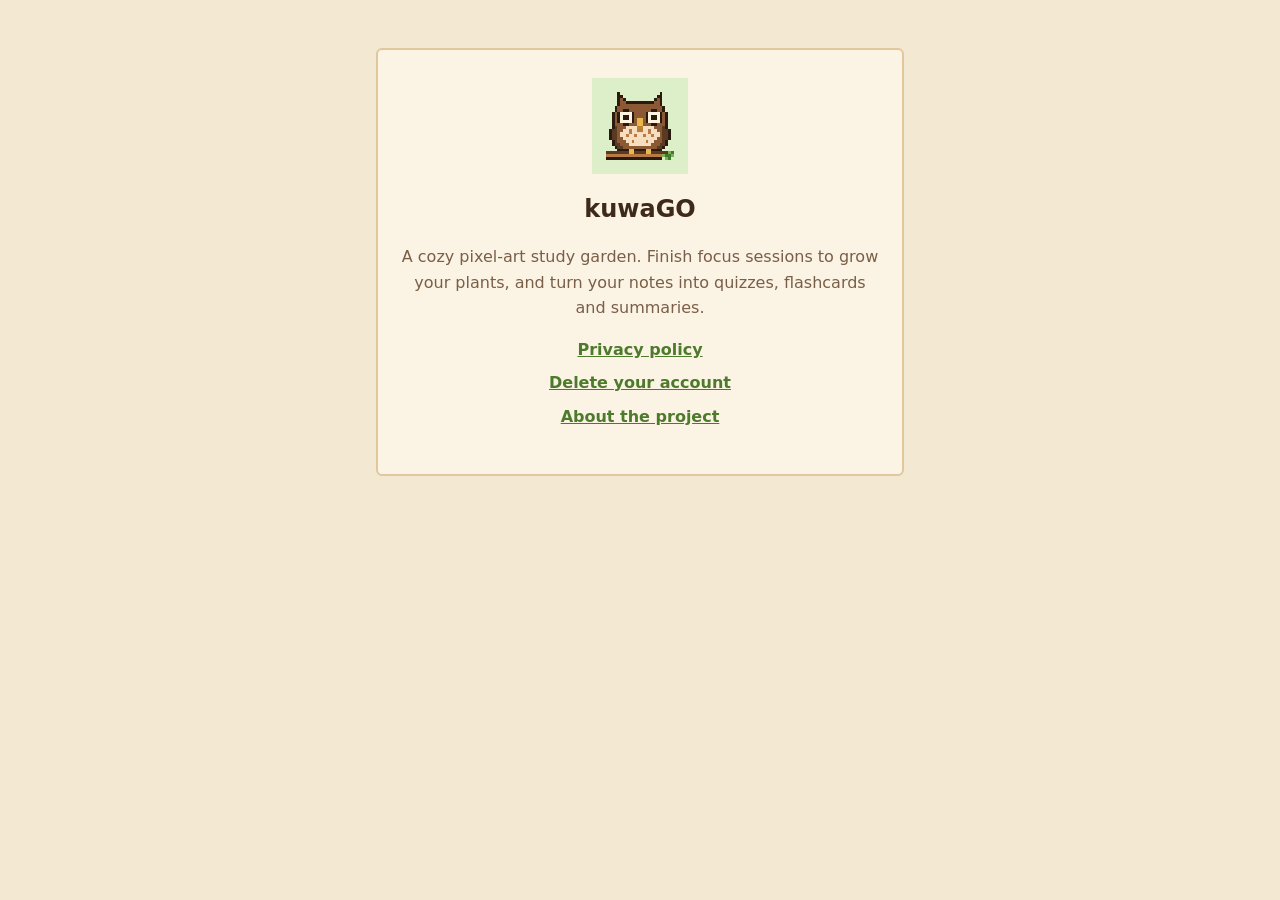
==== docs/index.html @ 23150d29 "kuwaGO showcase: README, screenshots, website and privacy pages Co-Authored-By: Claude Opus 5.5 <nor" ====
<!doctype html>
<html lang="en">
<head>
  <meta charset="utf-8">
  <meta name="viewport" content="width=device-width, initial-scale=1">
  <title>kuwaGO</title>
  <meta name="description" content="kuwaGO: a cozy pixel-art study garden. Study to grow your plants.">
  <style>
    :root { --bg: #f3e8d2; --paper: #fbf3e4; --ink: #3e2a1b; --muted: #7a5e47; --green: #4e7a2c; --line: #e2c69c; }
    @media (prefers-color-scheme: dark) { :root { --bg: #1f1711; --paper: #2b2018; --ink: #f3e8d2; --muted: #c9b08f; --green: #9ccc6b; --line: #4a3626; } }
    * { box-sizing: border-box; }
    body { margin: 0; background: var(--bg); color: var(--ink); font: 16px/1.6 system-ui, -apple-system, "Segoe UI", Roboto, sans-serif; }
    main { max-width: 560px; margin: 0 auto; padding: 48px 16px; text-align: center; }
    article { background: var(--paper); border: 2px solid var(--line); border-radius: 6px; padding: 28px 20px; }
    img { width: 96px; height: 96px; image-rendering: pixelated; }
    h1 { margin: 8px 0 4px; } p { color: var(--muted); } a { color: var(--green); font-weight: 600; }
    ul { list-style: none; padding: 0; } li { margin: 8px 0; }
  </style>
</head>
<body>
<main>
  <article>
    <img src="icon.png" alt="kuwaGO icon">
    <h1>kuwaGO</h1>
    <p>A cozy pixel-art study garden. Finish focus sessions to grow your plants, and turn your notes into quizzes, flashcards and summaries.</p>
    <ul>
      <li><a href="privacy.html">Privacy policy</a></li>
      <li><a href="delete-account.html">Delete your account</a></li>
      <li><a href="https://github.com/neckolescano/kuwaGO">About the project</a></li>
    </ul>
  </article>
</main>
</body>
</html>
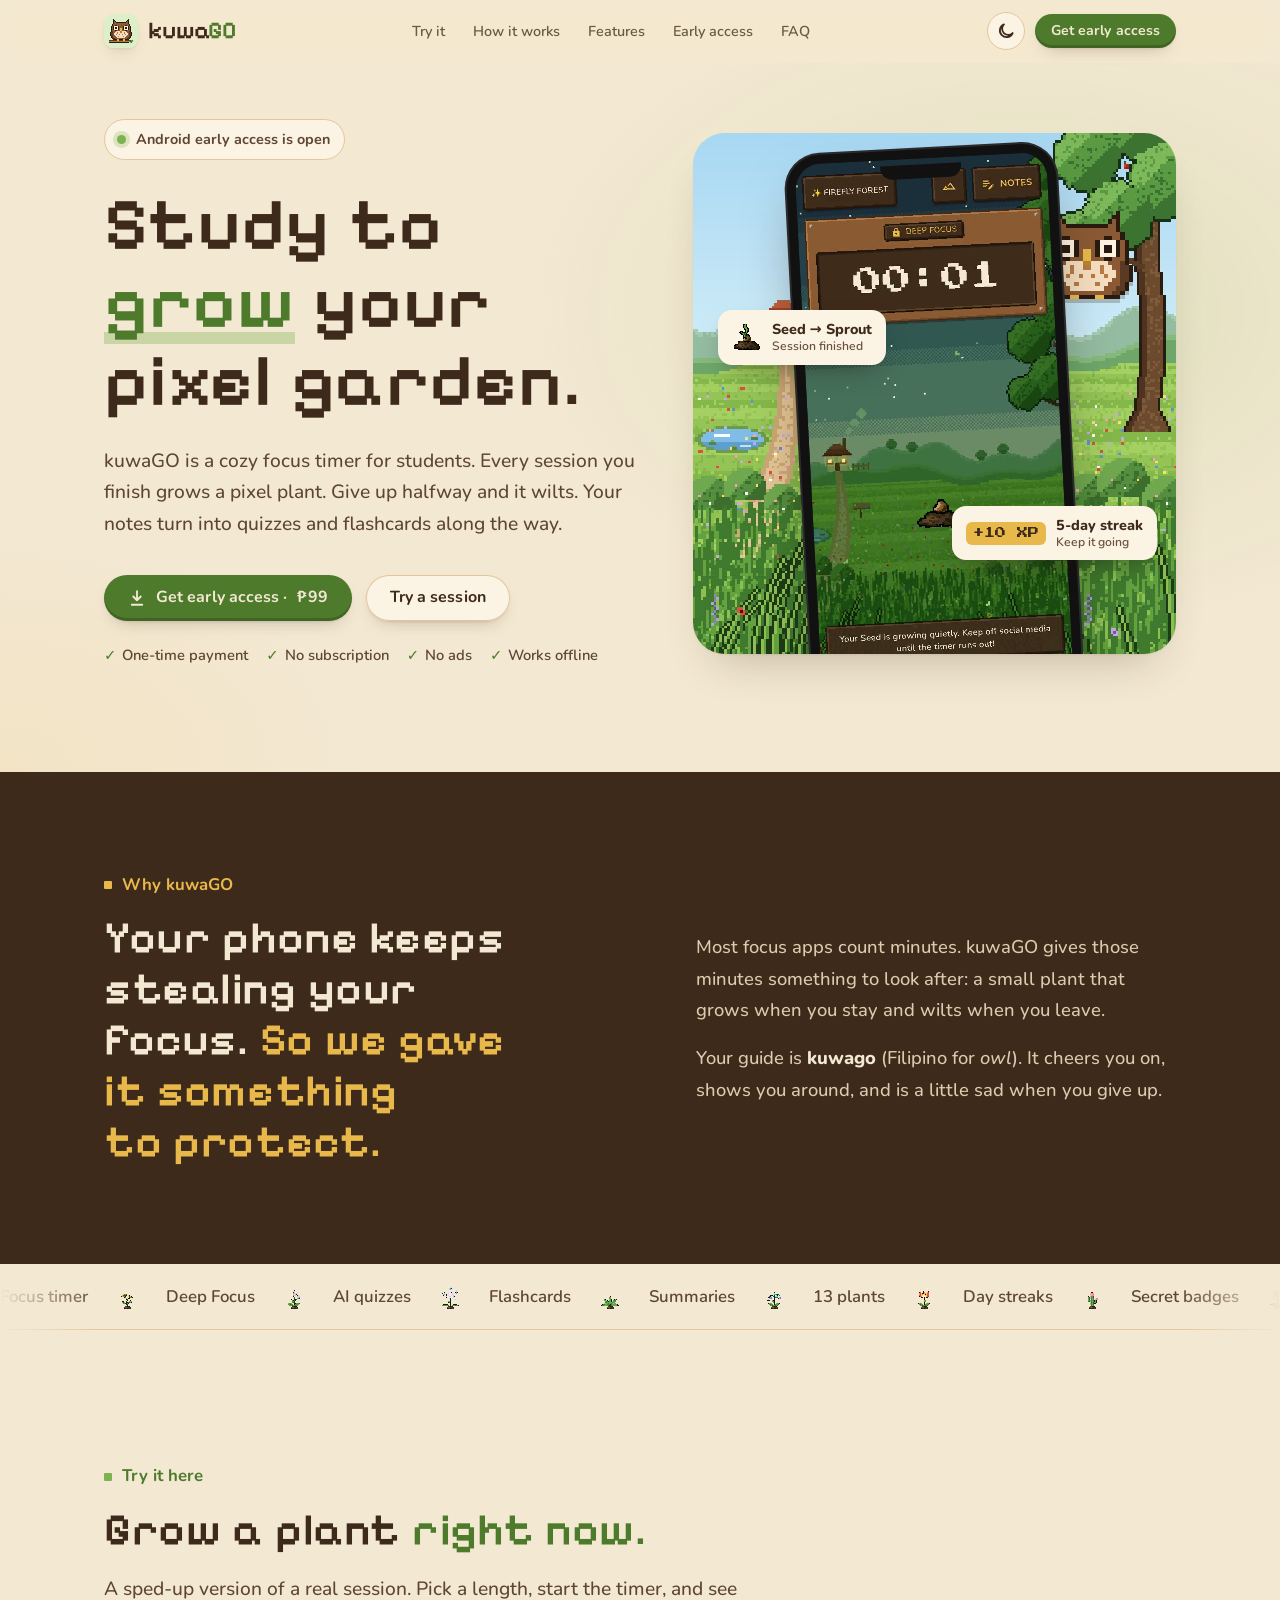
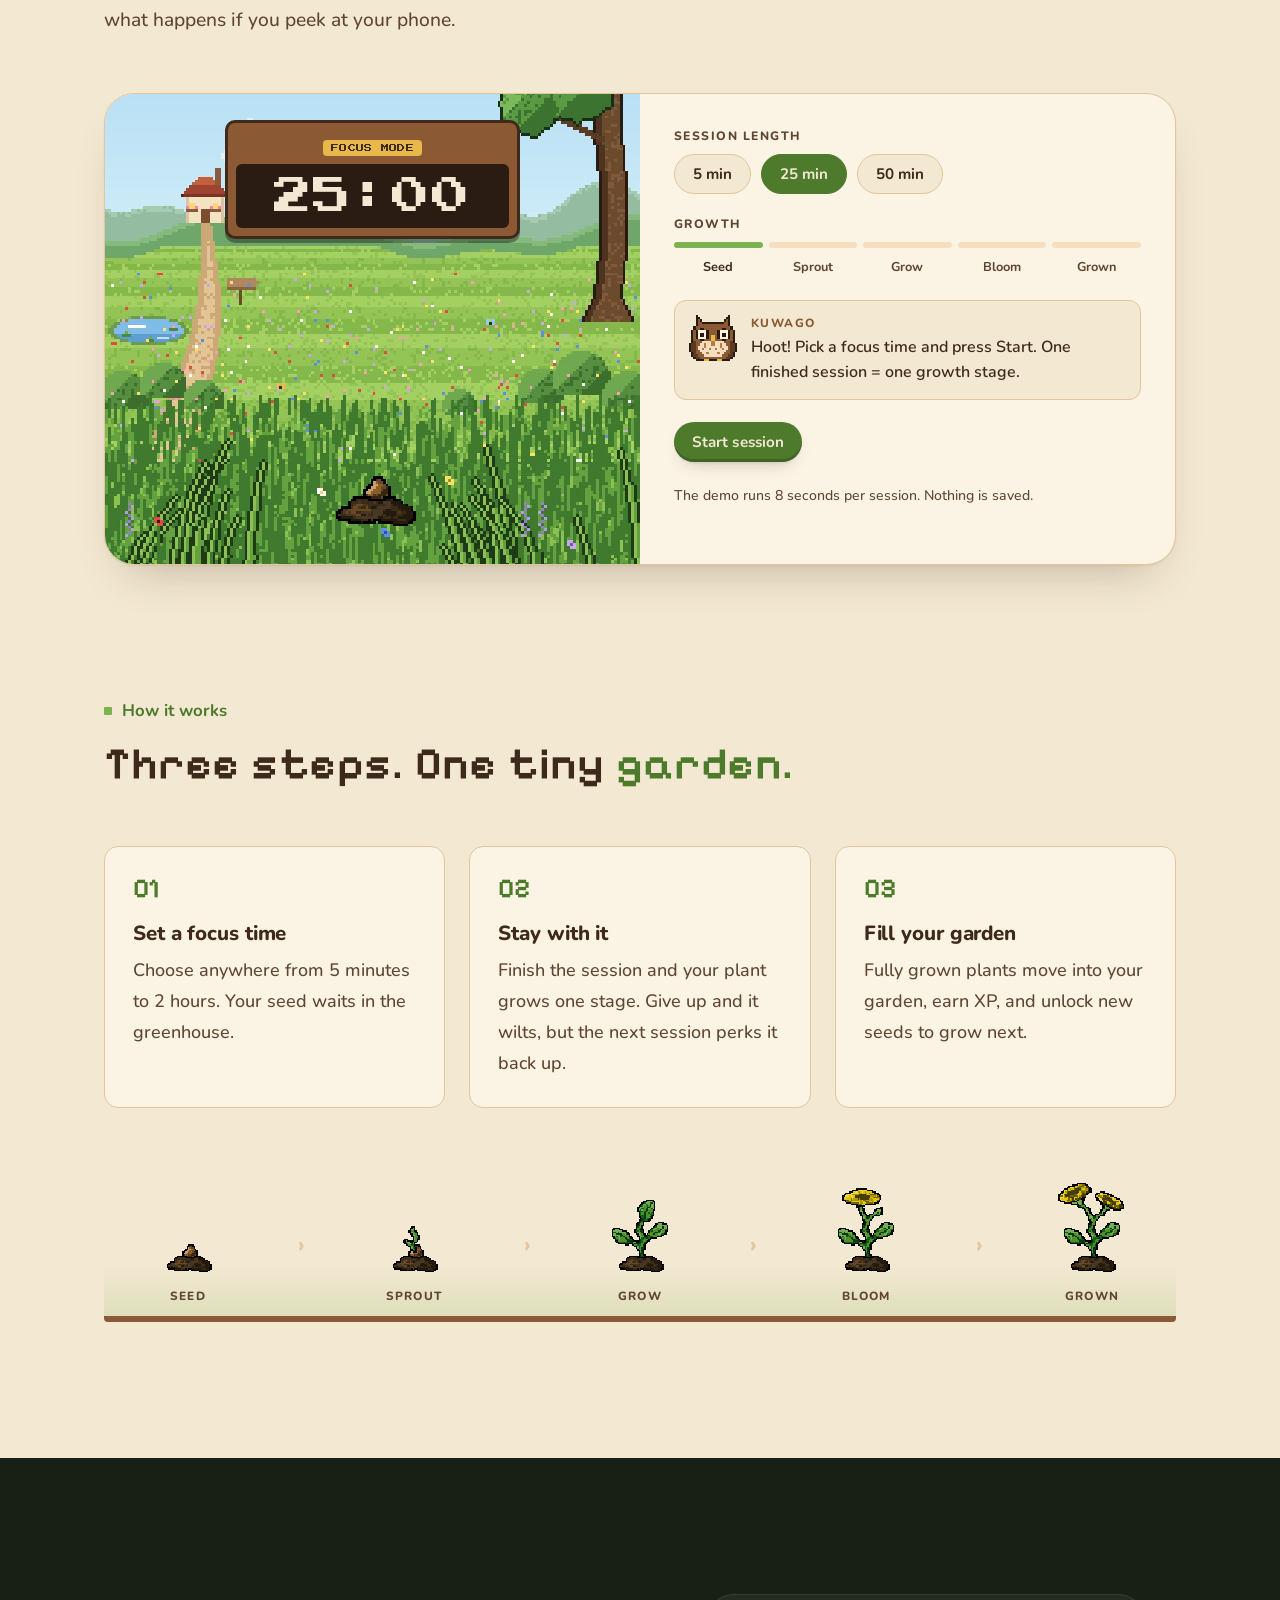
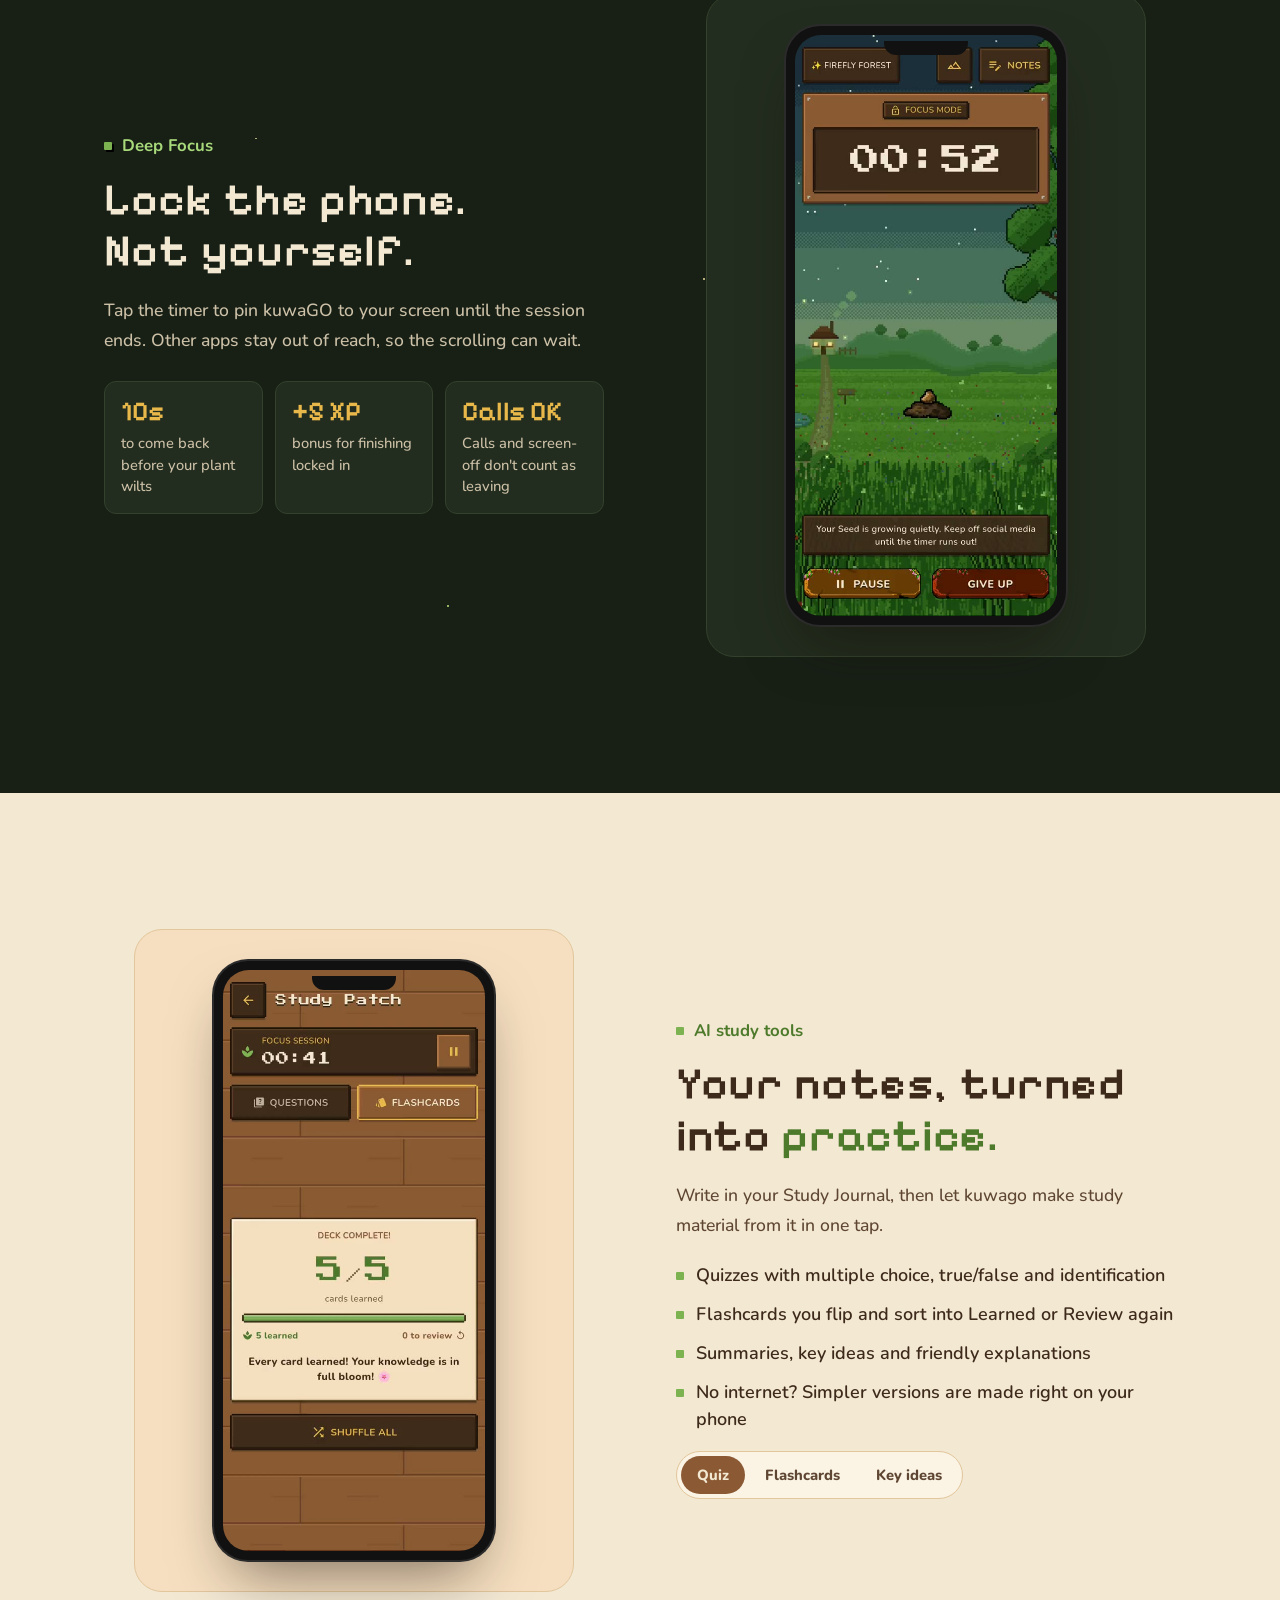
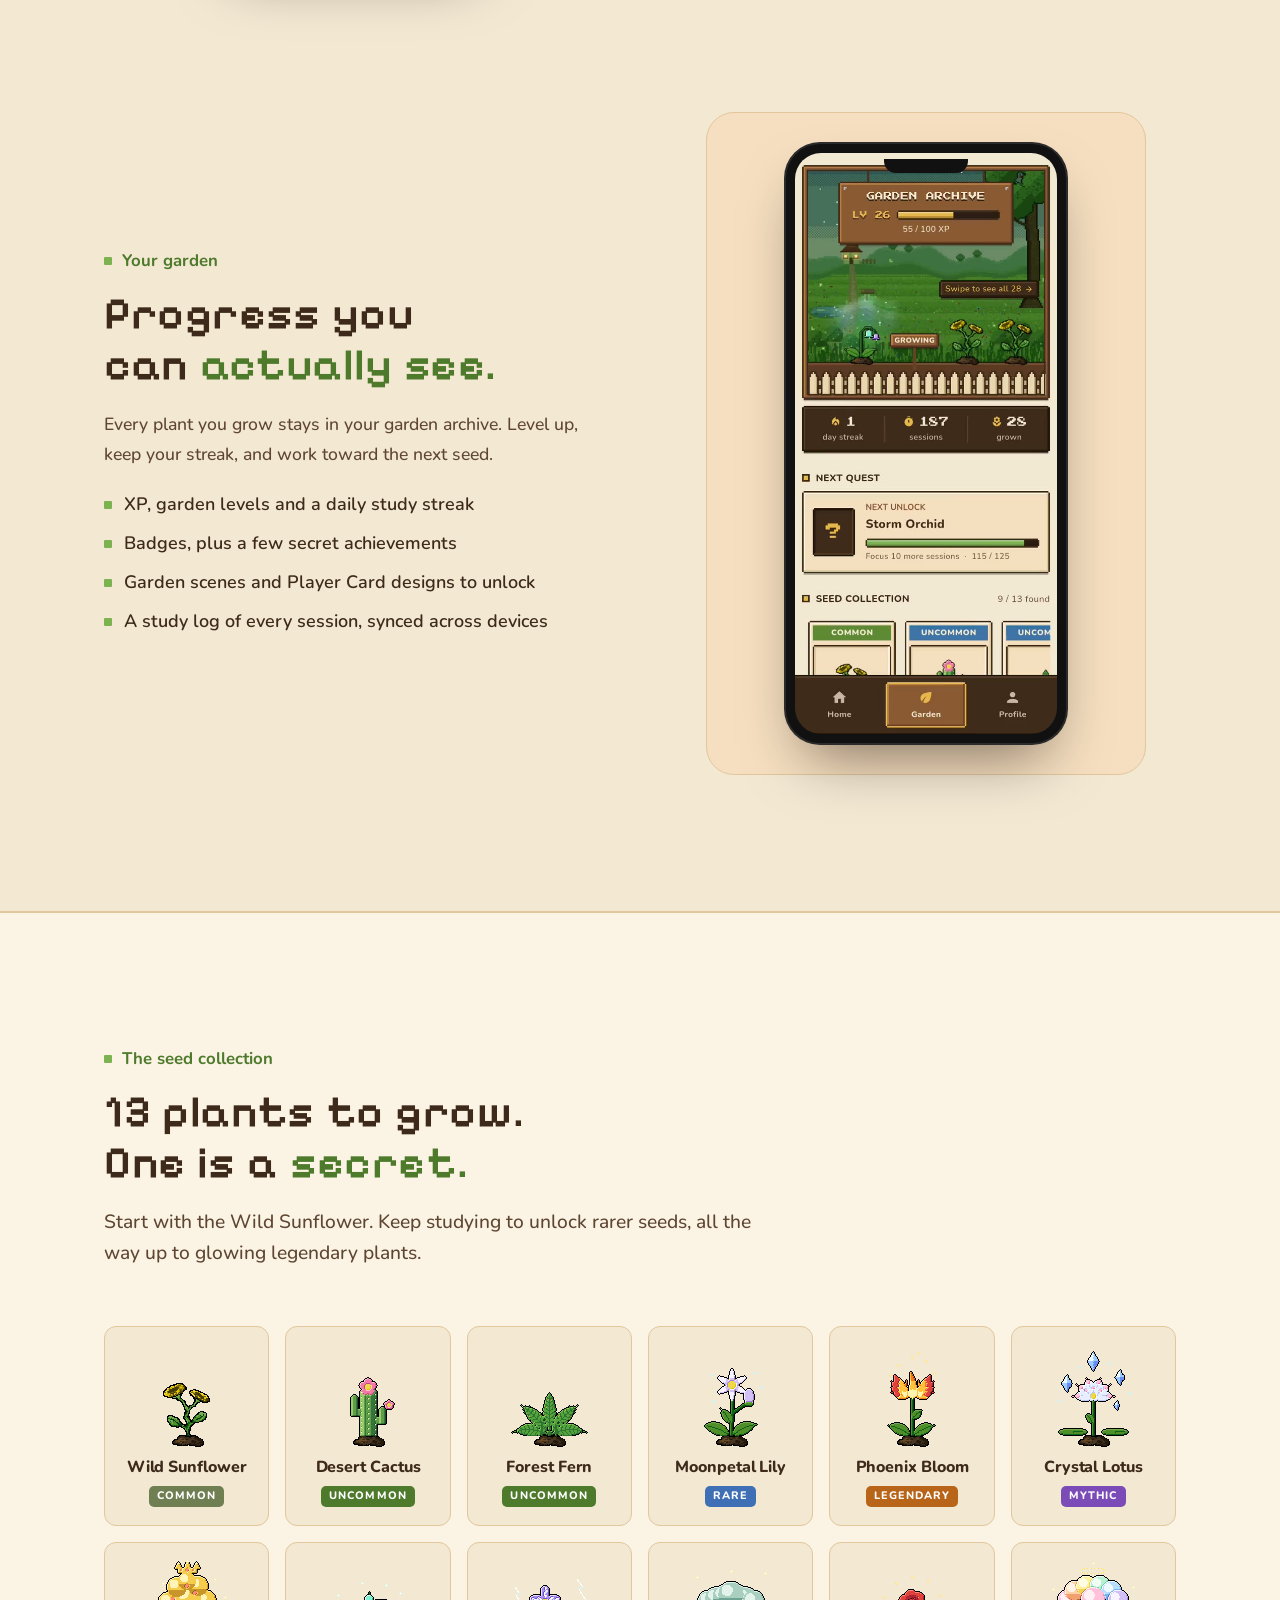
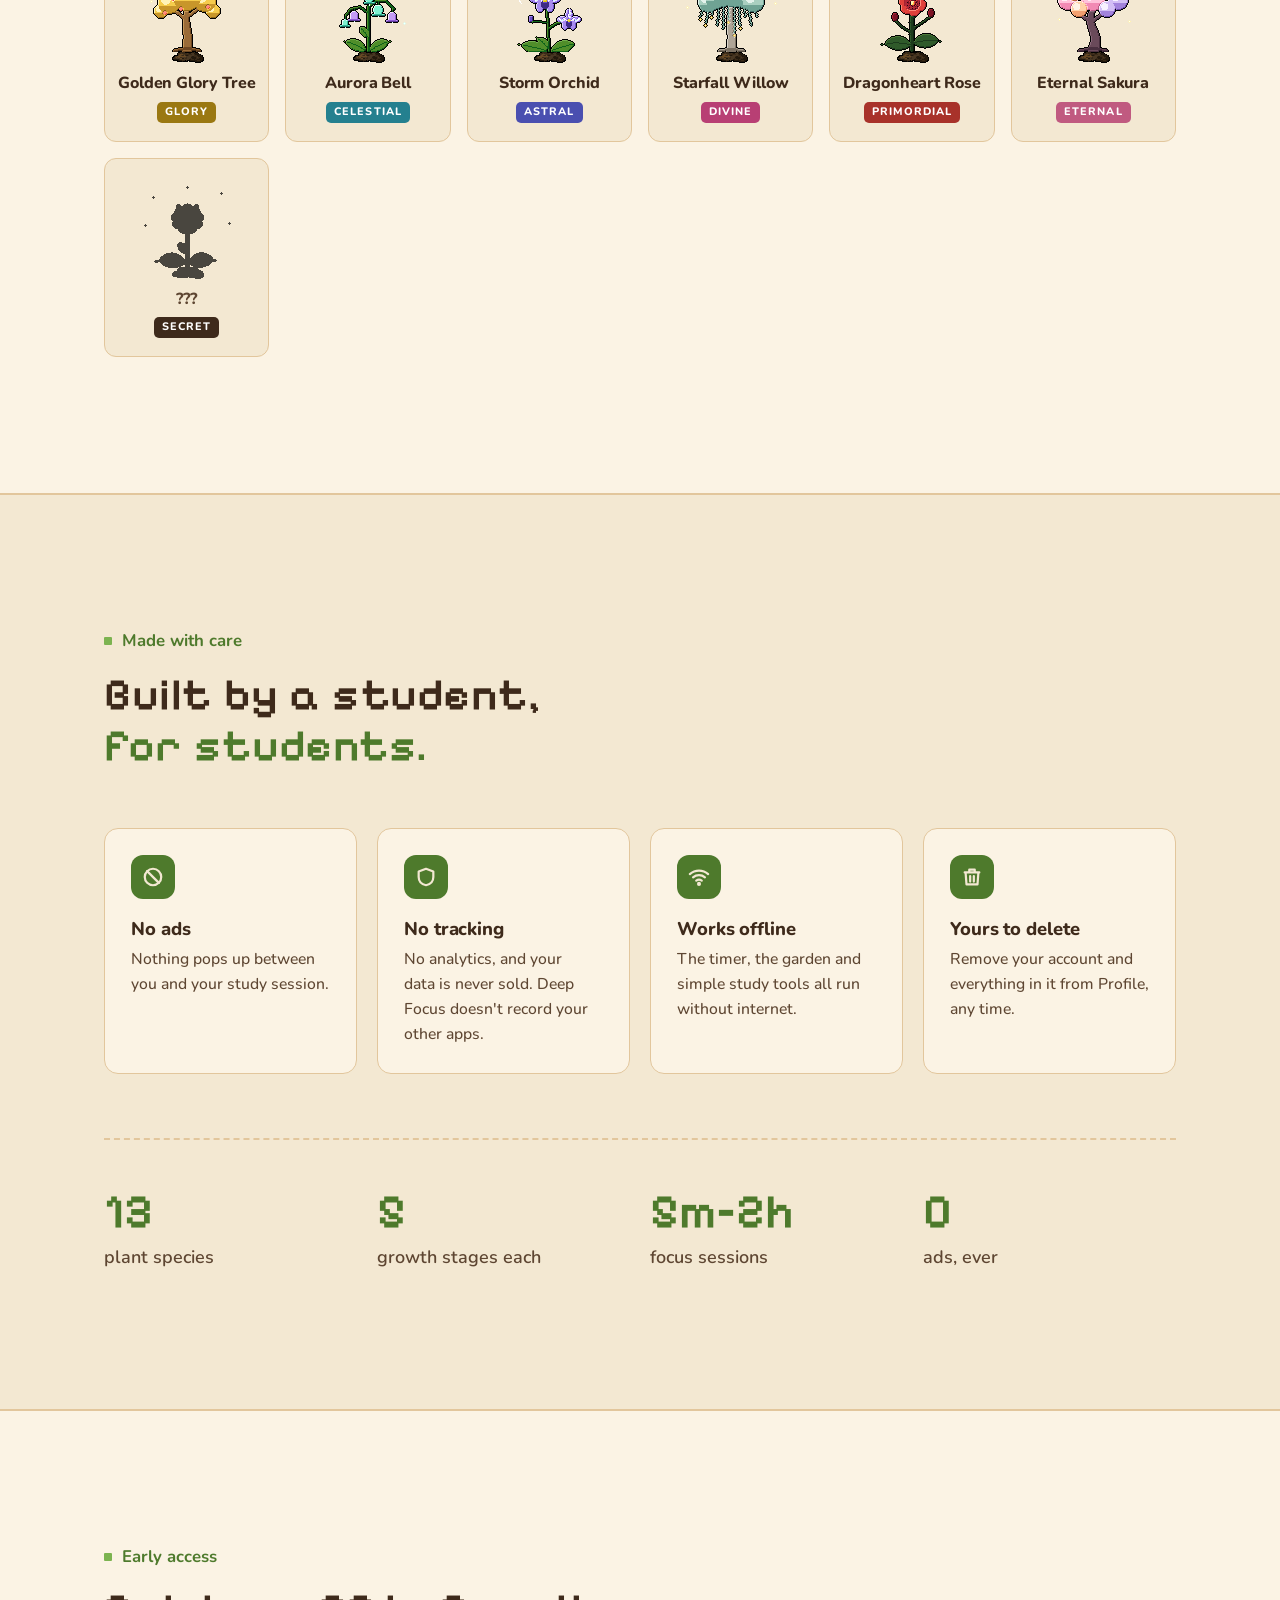
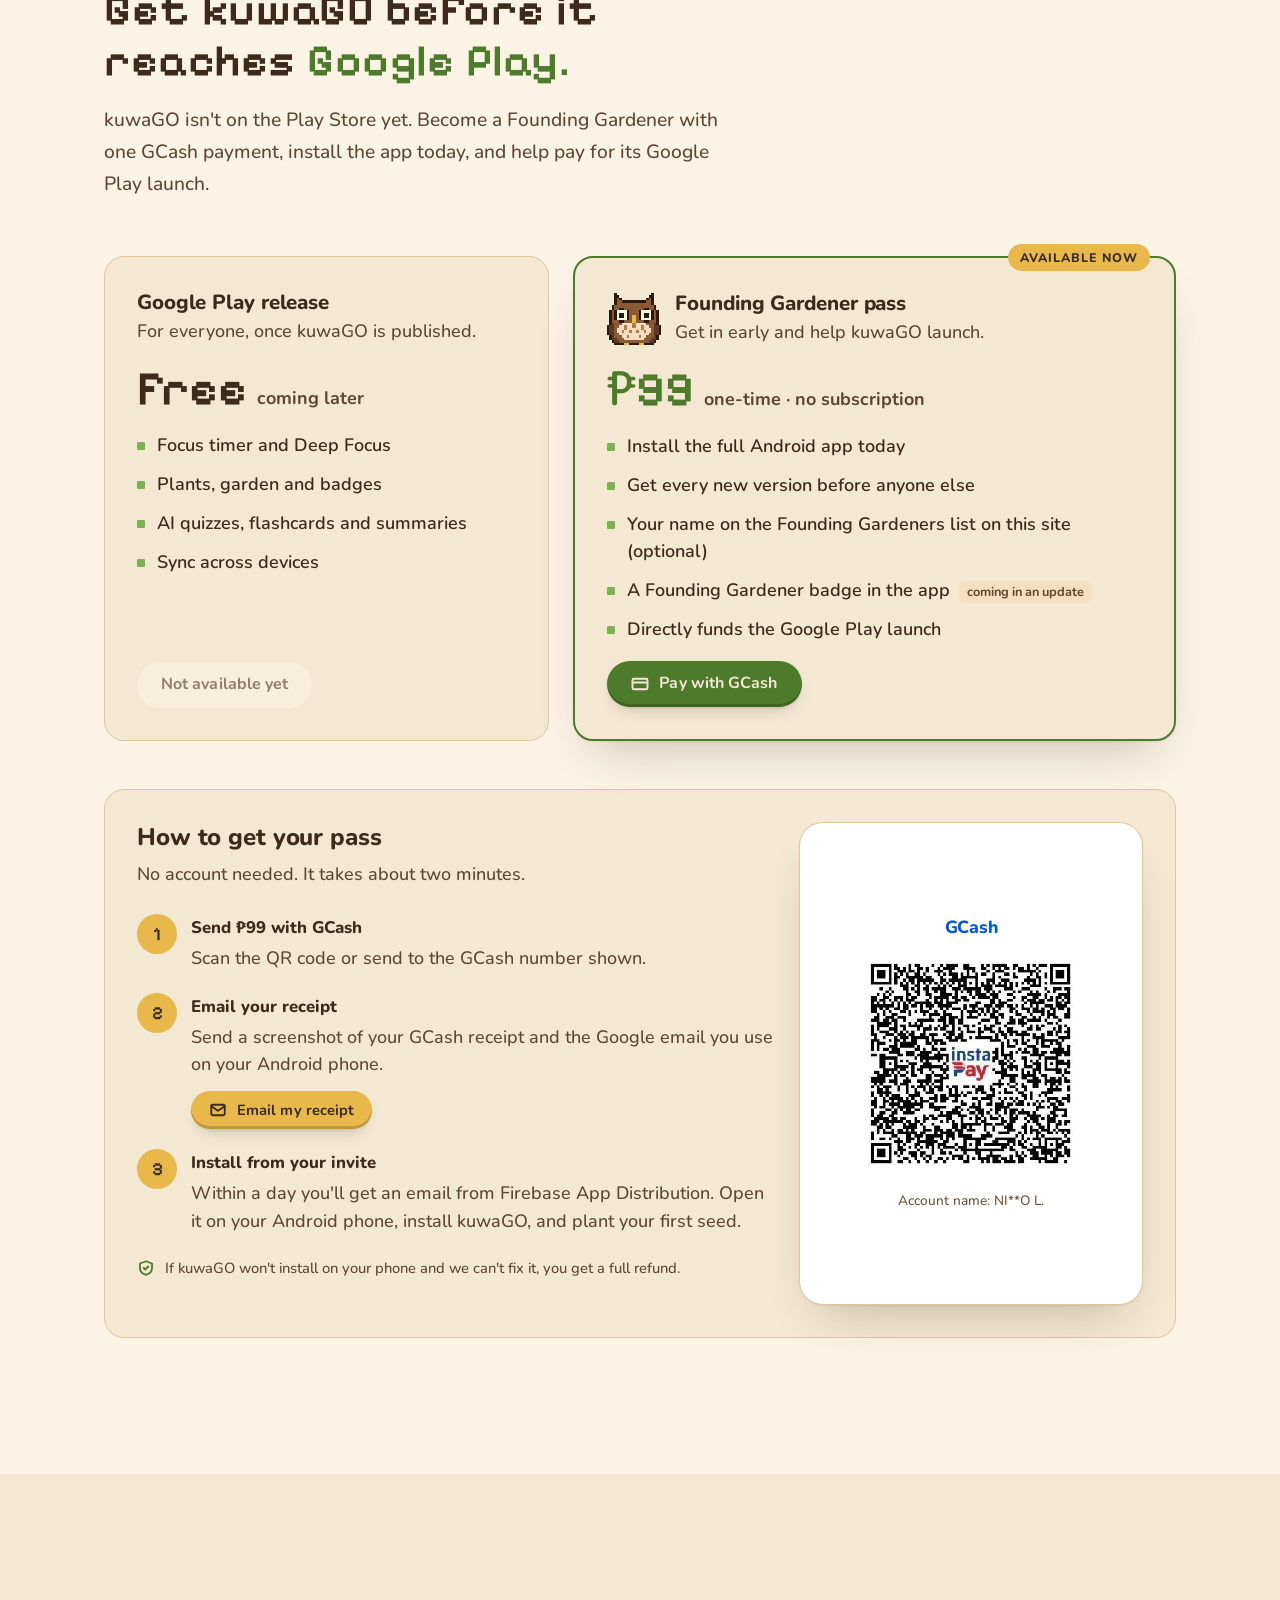
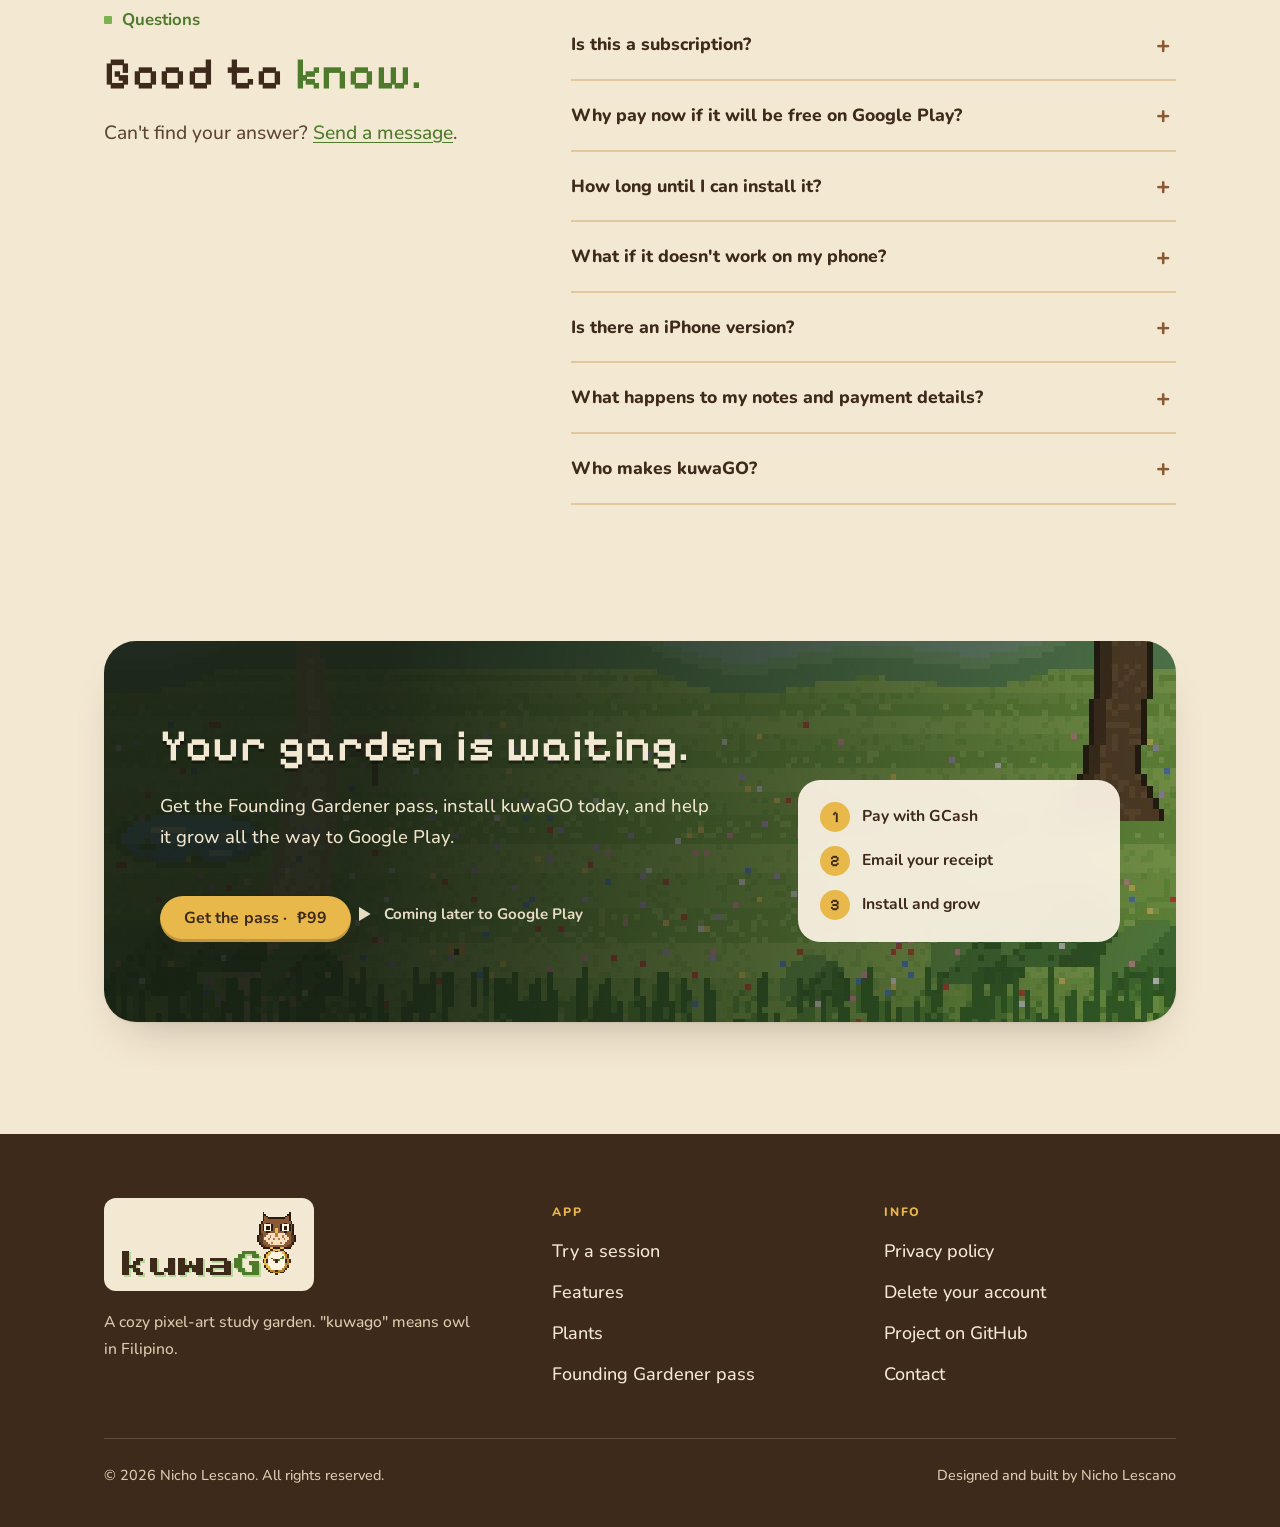
==== commit 9c117fec: "New landing page: interactive demo, Founding Gardener pass, dark mode - Full kuwaGO landing page rep" ====
--- a/docs/index.html
+++ b/docs/index.html
@@ -3,32 +3,1110 @@
 <head>
   <meta charset="utf-8">
   <meta name="viewport" content="width=device-width, initial-scale=1">
-  <title>kuwaGO</title>
-  <meta name="description" content="kuwaGO: a cozy pixel-art study garden. Study to grow your plants.">
+  <title>kuwaGO · Study to grow your pixel garden</title>
+  <meta name="description" content="kuwaGO is a cozy focus timer for students. Finish study sessions to grow pixel plants, lock distractions away with Deep Focus, and turn your notes into quizzes and flashcards. Early access open now.">
+  <meta name="theme-color" content="#f3e8d2">
+  <meta property="og:title" content="kuwaGO · Study to grow your pixel garden">
+  <meta property="og:description" content="A cozy focus timer where every finished session grows a pixel plant. Android early access is open.">
+  <meta property="og:image" content="https://neckolescano.github.io/kuwaGO/assets/og.png">
+  <meta property="og:type" content="website">
+  <meta name="twitter:card" content="summary_large_image">
+  <link rel="icon" href="assets/icon-192.png">
+  <!-- Apply the saved light/dark choice before the page paints (no flash). -->
+  <script>
+    try { const t = localStorage.getItem('kuwago-theme'); if (t === 'light' || t === 'dark') document.documentElement.dataset.theme = t; } catch (e) {}
+  </script>
+  <link rel="preconnect" href="https://fonts.googleapis.com">
+  <link rel="preconnect" href="https://fonts.gstatic.com" crossorigin>
+  <link href="https://fonts.googleapis.com/css2?family=Nunito:wght@400;500;600;700;800&family=Pixelify+Sans:wght@500;600;700&family=Press+Start+2P&display=swap" rel="stylesheet">
   <style>
-    :root { --bg: #f3e8d2; --paper: #fbf3e4; --ink: #3e2a1b; --muted: #7a5e47; --green: #4e7a2c; --line: #e2c69c; }
-    @media (prefers-color-scheme: dark) { :root { --bg: #1f1711; --paper: #2b2018; --ink: #f3e8d2; --muted: #c9b08f; --green: #9ccc6b; --line: #4a3626; } }
+    /* =========================================================
+       COLOURS
+       Brand colours come from the app (lib/theme/app_theme.dart).
+       Everything else uses "role" tokens (--bg, --text, ...) that
+       swap between light and dark mode below.
+       ========================================================= */
+    :root {
+      /* brand: same in both modes */
+      --cream: #f3e8d2;
+      --ink: #3e2a1b;
+      --wood: #8b5a34;
+      --gold: #e8b84b;
+      --green: #7cb350;
+      --green-deep: #4e7a2c;
+      --night: #182016;
+      --night-2: #232d1f;
+      --danger: #b23b2e;
+
+      /* roles: light mode */
+      color-scheme: light;
+      --bg: #f3e8d2;
+      --surface: #fbf3e4;
+      --surface-2: #f6dfc0;
+      --border: #e2c69c;
+      --text: #3e2a1b;
+      --muted: #5e4632;
+      --outline: #3e2a1b;
+      --accent: #4e7a2c;
+      --band: #3e2a1b;
+      --band-text: #f3e8d2;
+      --band-muted: #dccbae;
+      --header-bg: rgba(243, 232, 210, .78);
+      --lift: 0 1px 2px rgba(62, 42, 27, .06), 0 24px 48px -24px rgba(62, 42, 27, .32);
+      --lift-sm: 0 1px 2px rgba(62, 42, 27, .08), 0 8px 18px -10px rgba(62, 42, 27, .35);
+
+      --radius: 14px;
+      --wrap: 1120px;
+      --display: "Pixelify Sans", "Nunito", system-ui, sans-serif;
+      --body: "Nunito", system-ui, -apple-system, "Segoe UI", Roboto, sans-serif;
+      --mono: "Press Start 2P", ui-monospace, monospace;
+    }
+    /* dark mode: follows the phone/computer setting unless the visitor picked light */
+    @media (prefers-color-scheme: dark) {
+      :root:not([data-theme="light"]) {
+        color-scheme: dark;
+        --bg: #15100b; --surface: #201811; --surface-2: #2a2017; --border: #3b2d20;
+        --text: #f7efe0; --muted: #d6c6aa; --outline: #050302; --accent: #a5d36f;
+        --band: #0d0906; --band-text: #f3e8d2; --band-muted: #c8b598; --header-bg: rgba(21, 16, 11, .74);
+        --lift: 0 1px 0 rgba(255, 240, 210, .04) inset, 0 24px 48px -24px rgba(0, 0, 0, .7); --lift-sm: 0 8px 18px -10px rgba(0, 0, 0, .7);
+      }
+    }
+    /* dark mode: picked with the toggle */
+    :root[data-theme="dark"] {
+      color-scheme: dark;
+      --bg: #15100b; --surface: #201811; --surface-2: #2a2017; --border: #3b2d20;
+      --text: #f7efe0; --muted: #d6c6aa; --outline: #050302; --accent: #a5d36f;
+      --band: #0d0906; --band-text: #f3e8d2; --band-muted: #c8b598; --header-bg: rgba(21, 16, 11, .74);
+        --lift: 0 1px 0 rgba(255, 240, 210, .04) inset, 0 24px 48px -24px rgba(0, 0, 0, .7); --lift-sm: 0 8px 18px -10px rgba(0, 0, 0, .7);
+    }
+
+    /* =========================================================
+       BASE + TYPE
+       Pixel font only for big headlines and the timer digits;
+       everything you read is Nunito.
+       ========================================================= */
     * { box-sizing: border-box; }
-    body { margin: 0; background: var(--bg); color: var(--ink); font: 16px/1.6 system-ui, -apple-system, "Segoe UI", Roboto, sans-serif; }
-    main { max-width: 560px; margin: 0 auto; padding: 48px 16px; text-align: center; }
-    article { background: var(--paper); border: 2px solid var(--line); border-radius: 6px; padding: 28px 20px; }
-    img { width: 96px; height: 96px; image-rendering: pixelated; }
-    h1 { margin: 8px 0 4px; } p { color: var(--muted); } a { color: var(--green); font-weight: 600; }
-    ul { list-style: none; padding: 0; } li { margin: 8px 0; }
+    [hidden] { display: none !important; }
+    html { scroll-behavior: smooth; scroll-padding-top: 76px; }
+    body { margin: 0; background: var(--bg); color: var(--text); font: 500 18px/1.72 var(--body); -webkit-font-smoothing: antialiased; -moz-osx-font-smoothing: grayscale; text-rendering: optimizeLegibility; font-synthesis: none; overflow-x: hidden; }
+    img { max-width: 100%; display: block; }
+    .px { image-rendering: pixelated; }
+    a { color: var(--accent); text-underline-offset: 3px; }
+    .wrap { max-width: var(--wrap); margin: 0 auto; padding: 0 24px; }
+    h1, h2 { font-family: var(--display); font-weight: 600; margin: 0; letter-spacing: .012em; word-spacing: .04em; text-wrap: balance; }
+    h1 { line-height: 1.06; }
+    h2 { font-size: clamp(2rem, 4vw, 2.8rem); line-height: 1.14; }
+    h3, h4 { font-family: var(--body); font-weight: 800; margin: 0; line-height: 1.3; letter-spacing: -.005em; }
+    h3 { font-size: 1.28rem; }
+    p { margin: 0; text-wrap: pretty; }
+    strong { font-weight: 800; }
+    .lead { font-size: 1.2rem; line-height: 1.65; color: var(--muted); max-width: 34em; }
+    .eyebrow { font: 700 1.05rem/1.2 var(--body); color: var(--accent); display: inline-flex; align-items: center; gap: 10px; }
+    .eyebrow::before { content: ""; width: 8px; height: 8px; background: var(--green); border-radius: 1px; }
+    section { padding: 136px 0; }
+    .section-head { display: grid; gap: 18px; margin-bottom: 56px; max-width: 700px; }
+
+    /* ---------- Buttons ---------- */
+    /* Calm pill buttons; a thin darker bottom edge keeps a hint of the app's plaque buttons */
+    .btn { --b: var(--wood); --f: var(--cream); display: inline-flex; align-items: center; justify-content: center; gap: 10px; padding: 14px 24px; border: 0; border-radius: 999px; background: var(--b); color: var(--f); font: 700 1rem/1.1 var(--body); letter-spacing: .005em; text-decoration: none; box-shadow: inset 0 -3px 0 rgba(0, 0, 0, .18), var(--lift-sm); cursor: pointer; transition: transform .35s var(--ease, ease), box-shadow .35s var(--ease, ease), filter .2s; }
+    .btn:hover { transform: translateY(-1px); filter: brightness(1.06); }
+    .btn:active { transform: scale(.98); }
+    :focus-visible { outline: 3px solid var(--gold); outline-offset: 3px; }
+    .btn.green { --b: var(--green-deep); }
+    .btn.light { --b: var(--surface); --f: var(--text); box-shadow: inset 0 0 0 1px var(--border), var(--lift-sm); }
+    .btn.gold { --b: var(--gold); --f: var(--ink); }
+    .btn.danger { --b: var(--danger); }
+    .btn svg { width: 18px; height: 18px; flex: none; }
+    .btn[aria-disabled="true"] { opacity: .55; pointer-events: none; box-shadow: none; }
+
+    /* ---------- Header ---------- */
+    header { position: sticky; top: 0; z-index: 50; background: var(--header-bg); backdrop-filter: saturate(180%) blur(20px); -webkit-backdrop-filter: saturate(180%) blur(20px); border-bottom: 1px solid transparent; transition: border-color .2s; }
+    header.scrolled { border-bottom-color: var(--border); }
+    .nav { display: flex; align-items: center; justify-content: space-between; height: 62px; gap: 16px; }
+    .brand { display: flex; align-items: center; gap: 10px; text-decoration: none; color: var(--text); font: 600 1.5rem/1 var(--display); }
+    .brand img { width: 34px; height: 34px; border-radius: 9px; box-shadow: var(--lift-sm); }
+    .brand b { color: var(--accent); font-weight: 600; }
+    .nav-links { display: flex; gap: 28px; }
+    .nav-links a { color: var(--text); text-decoration: none; font-weight: 600; font-size: .9rem; opacity: .75; transition: opacity .2s, color .2s; }
+    .nav-links a:hover { opacity: 1; color: var(--accent); }
+    .nav-right { display: flex; align-items: center; gap: 10px; }
+    .nav .btn { padding: 9px 16px; font-size: .88rem; }
+    .theme-btn { width: 38px; height: 38px; display: grid; place-items: center; border: 1px solid var(--border); border-radius: 50%; background: var(--surface); color: var(--text); cursor: pointer; }
+    .theme-btn:hover { border-color: var(--outline); }
+    .theme-btn svg { width: 20px; height: 20px; }
+    .theme-btn .sun { display: none; }
+    :root[data-theme="dark"] .theme-btn .sun { display: block; }
+    :root[data-theme="dark"] .theme-btn .moon { display: none; }
+    @media (prefers-color-scheme: dark) {
+      :root:not([data-theme="light"]) .theme-btn .sun { display: block; }
+      :root:not([data-theme="light"]) .theme-btn .moon { display: none; }
+    }
+
+    /* ---------- Hero ---------- */
+    .hero { padding: 56px 0 104px; }
+    .hero-grid { display: grid; grid-template-columns: 1.05fr .95fr; gap: 56px; align-items: center; }
+    .status { display: inline-flex; align-items: center; gap: 10px; padding: 7px 14px 7px 12px; border: 1px solid var(--border); background: var(--surface); border-radius: 999px; font-weight: 700; font-size: .9rem; color: var(--muted); margin-bottom: 26px; }
+    .status i { width: 9px; height: 9px; border-radius: 50%; background: var(--green); box-shadow: 0 0 0 4px rgba(124, 179, 80, .25); animation: pulse 2s infinite; }
+    @keyframes pulse { 50% { box-shadow: 0 0 0 8px rgba(124, 179, 80, 0); } }
+    .hero h1 { font-size: clamp(2.7rem, 6vw, 4.6rem); }
+    .hero h1 .grow { color: var(--accent); position: relative; white-space: nowrap; }
+    .hero h1 .grow::after { content: ""; position: absolute; left: 0; right: 0; bottom: .04em; height: .16em; background: var(--green); opacity: .35; z-index: -1; }
+    .hero .lead { margin: 26px 0 34px; }
+    .cta-row { display: flex; flex-wrap: wrap; gap: 14px; align-items: center; }
+    .fine { margin-top: 22px; font-size: .92rem; color: var(--muted); display: flex; flex-wrap: wrap; gap: 6px 18px; font-weight: 600; }
+    .fine span::before { content: "✓"; color: var(--accent); font-weight: 800; margin-right: 6px; }
+
+    .stage { position: relative; aspect-ratio: 1 / 1.08; border-radius: 32px; overflow: hidden; box-shadow: var(--lift); background: #9fd0ef url(assets/land_meadow.jpg) center 78% / cover; image-rendering: pixelated; }
+    .stage .phone { position: absolute; left: 50%; bottom: -14%; transform: translateX(-50%) rotate(-3deg); width: 56%; }
+    .hero .owl { position: absolute; width: 92px; right: 9%; top: 15%; filter: drop-shadow(0 4px 0 rgba(62, 42, 27, .25)); animation: bob 3.2s ease-in-out infinite; }
+    @keyframes bob { 50% { transform: translateY(-8px); } }
+    .chip { position: absolute; display: flex; align-items: center; gap: 10px; padding: 10px 14px; background: #fbf3e4; color: var(--ink); border: 0; border-radius: 14px; box-shadow: 0 12px 28px -12px rgba(30, 20, 10, .5); font-weight: 800; font-size: .9rem; line-height: 1.3; white-space: nowrap; }
+    .chip img { width: 30px; height: 30px; }
+    .chip small { display: block; font-weight: 600; color: #6b523d; font-size: .76rem; }
+    .chip.c1 { left: 5%; top: 34%; animation: bob 4s ease-in-out infinite .4s; }
+    .chip.c2 { right: 4%; bottom: 18%; animation: bob 4.4s ease-in-out infinite 1s; }
+    .chip .xp { font: 11px var(--mono); color: var(--ink); background: var(--gold); padding: 6px 7px; border-radius: 6px; }
+
+    /* ---------- Phone frame (videos are 720×1540) ---------- */
+    .phone { position: relative; aspect-ratio: 720 / 1540; background: #111; border-radius: 34px; padding: 9px; box-shadow: 0 0 0 2px #2b2b2b, 0 30px 60px -20px rgba(20, 12, 6, .55); }
+    .phone::before { content: ""; position: absolute; top: 15px; left: 50%; width: 30%; height: 14px; transform: translateX(-50%); background: #111; border-radius: 0 0 12px 12px; z-index: 2; }
+    .phone video { width: 100%; height: 100%; object-fit: cover; border-radius: 26px; background: var(--wood); display: block; }
+
+    /* ---------- "Why" band ---------- */
+    .why { background: var(--band); color: var(--band-text); padding: 96px 0; position: relative; }
+    .why-grid { display: grid; grid-template-columns: 1.1fr 1fr; gap: 64px; align-items: center; }
+    .why h2 { color: var(--band-text); }
+    .why h2 em { font-style: normal; color: var(--gold); }
+    .why p { color: var(--band-muted); font-size: 1.15rem; }
+    .why p + p { margin-top: 16px; }
+    .why p strong { color: var(--band-text); }
+    .why .eyebrow { color: var(--gold); margin-bottom: 18px; }
+    .why .eyebrow::before { background: var(--gold); }
+
+    /* ---------- Interactive demo ---------- */
+    .demo { display: grid; grid-template-columns: 1fr 1fr; border: 1px solid var(--border); border-radius: 30px; overflow: hidden; box-shadow: var(--lift); background: var(--surface); }
+    .scene { position: relative; min-height: 470px; background: #9fd0ef url(assets/land_meadow.jpg) center 82% / cover; image-rendering: pixelated; display: flex; flex-direction: column; align-items: center; padding: 26px 20px 0; }
+    .scene::after { content: ""; position: absolute; inset: 0; background: rgba(10, 20, 30, 0); transition: background .6s; pointer-events: none; }
+    .scene.locked::after { background: rgba(8, 14, 30, .45); }
+    .board { position: relative; z-index: 2; background: var(--wood); border: 3px solid var(--ink); border-radius: 10px; padding: 8px; box-shadow: 0 4px 0 rgba(0, 0, 0, .35); text-align: center; }
+    .board .tag { font: 8px var(--mono); color: var(--ink); background: var(--gold); display: inline-block; padding: 4px 8px; border-radius: 4px; margin-bottom: 8px; letter-spacing: .04em; }
+    .digits { background: #2a1c12; border-radius: 6px; padding: 14px 18px 12px; font: clamp(26px, 4vw, 38px)/1 var(--mono); color: var(--cream); letter-spacing: .04em; min-width: 7.2em; }
+    .plant-spot { position: relative; z-index: 2; margin-top: auto; margin-bottom: 28px; width: 200px; height: 200px; }
+    .plant-spot img { width: 100%; height: 100%; }
+    .plant-spot.pop img { animation: pop .5s; }
+    @keyframes pop { 40% { transform: scale(1.15); } }
+    .xp-float { position: absolute; left: 50%; top: 18%; transform: translateX(-50%); font: 13px var(--mono); color: var(--ink); background: var(--gold); border: 2px solid var(--ink); padding: 6px 8px; border-radius: 6px; opacity: 0; pointer-events: none; white-space: nowrap; }
+    .xp-float.go { animation: xp 1.4s ease-out; }
+    @keyframes xp { 0% { opacity: 0; transform: translate(-50%, 10px); } 20%, 80% { opacity: 1; } 100% { opacity: 0; transform: translate(-50%, -46px); } }
+    .away { position: absolute; inset: 0; z-index: 5; display: none; place-items: center; background: rgba(20, 14, 8, .72); padding: 20px; }
+    .away.show { display: grid; }
+    .away-card { background: var(--surface); color: var(--text); border: 0; border-radius: 24px; padding: 24px; text-align: center; max-width: 290px; box-shadow: var(--lift); }
+    .away-card h3 { font-size: 1.4rem; }
+    .away-card .count { font: 34px var(--mono); color: var(--danger); margin: 12px 0 8px; }
+    .away-card p { font-size: .95rem; color: var(--muted); margin-bottom: 16px; line-height: 1.5; }
+
+    .panel { padding: 34px 34px 30px; display: flex; flex-direction: column; gap: 22px; }
+    .label { font: 800 .76rem var(--body); color: var(--muted); text-transform: uppercase; letter-spacing: .12em; margin-bottom: 10px; }
+    .lengths { display: flex; gap: 10px; flex-wrap: wrap; }
+    .len { padding: 9px 18px; border: 1px solid var(--border); border-radius: 999px; background: var(--bg); font: 700 .95rem var(--body); color: var(--text); cursor: pointer; transition: background .25s, color .25s, border-color .25s; }
+    .len[aria-pressed="true"] { background: var(--green-deep); border-color: var(--green-deep); color: var(--cream); }
+    .len:disabled { opacity: .5; cursor: not-allowed; }
+    .track { display: grid; grid-template-columns: repeat(5, 1fr); gap: 6px; }
+    .track div { text-align: center; font-size: .8rem; font-weight: 700; color: var(--muted); }
+    .track div::before { content: ""; display: block; height: 6px; border-radius: 999px; background: var(--surface-2); margin-bottom: 8px; transition: background .5s; }
+    .track div.on { color: var(--text); }
+    .track div.on::before { background: var(--green); }
+    .track div.wilt::before { background: #c9a27a; }
+    .say { display: flex; gap: 14px; align-items: flex-start; background: var(--bg); border: 1px solid var(--border); border-radius: 12px; padding: 14px; min-height: 96px; }
+    .say img { width: 48px; flex: none; }
+    .say p { font-weight: 600; font-size: 1rem; line-height: 1.55; }
+    .say b { display: block; font: 800 .74rem var(--body); text-transform: uppercase; letter-spacing: .12em; color: var(--wood); margin-bottom: 4px; }
+    :root[data-theme="dark"] .say b { color: var(--gold); }
+    @media (prefers-color-scheme: dark) { :root:not([data-theme="light"]) .say b { color: var(--gold); } }
+    .controls { display: flex; gap: 10px; flex-wrap: wrap; }
+    .controls .btn { padding: 12px 18px; font-size: .95rem; }
+    .hint { font-size: .88rem; color: var(--muted); }
+
+    /* ---------- How it works ---------- */
+    .steps { display: grid; grid-template-columns: repeat(3, 1fr); gap: 24px; counter-reset: s; }
+    .step { background: var(--surface); border: 1px solid var(--border); border-radius: var(--radius); padding: 28px; }
+    .step::before { counter-increment: s; content: "0" counter(s); font: 600 1.7rem/1 var(--display); color: var(--accent); display: block; margin-bottom: 18px; }
+    .step h3 { margin-bottom: 8px; }
+    .step p { color: var(--muted); }
+    .stages-strip { display: flex; justify-content: space-between; align-items: flex-end; margin-top: 40px; padding: 18px 28px 0; border-bottom: 6px solid var(--wood); border-radius: 4px; background: linear-gradient(transparent 70%, rgba(124, 179, 80, .18)); }
+    .stages-strip figure { margin: 0; text-align: center; }
+    .stages-strip img { width: clamp(56px, 9vw, 112px); }
+    .stages-strip figcaption { font: 800 .74rem var(--body); letter-spacing: .1em; color: var(--muted); padding: 10px 0 12px; text-transform: uppercase; }
+    .stages-strip .arrow { font: 800 1.4rem var(--body); color: var(--border); padding-bottom: 56px; }
+
+    /* ---------- Feature rows ---------- */
+    .feature { display: grid; grid-template-columns: 1fr 1fr; gap: 72px; align-items: center; }
+    .feature + .feature { margin-top: 120px; }
+    .feature.flip .copy { order: 2; }
+    .feature .copy { display: grid; gap: 18px; justify-items: start; }
+    .feature .copy > p { color: var(--muted); font-size: 1.1rem; }
+    .points { list-style: none; padding: 0; margin: 4px 0 0; display: grid; gap: 12px; }
+    .points li { display: flex; gap: 12px; align-items: flex-start; font-weight: 600; line-height: 1.5; }
+    .points li::before { content: ""; flex: none; width: 8px; height: 8px; margin-top: 10px; background: var(--green); border-radius: 1px; }
+    .visual { position: relative; display: grid; place-items: center; padding: 40px 0; width: 100%; }
+    .visual .backdrop { position: absolute; inset: 0 6%; border-radius: 28px; background: var(--surface-2); border: 1px solid var(--border); }
+    /* Phone never taller than the screen: width is capped by the viewport height
+       (minus header + padding) times the phone's aspect ratio (720/1540). */
+    .visual { padding: 32px 0; }
+    .visual .phone { width: min(280px, 64%, calc((100svh - 190px) * 0.4675)); min-width: 200px; }
+    .tabs { display: inline-flex; gap: 4px; padding: 4px; background: var(--surface); border: 1px solid var(--border); border-radius: 999px; }
+    .tab { border: 0; background: transparent; padding: 9px 16px; border-radius: 999px; transition: background .3s, color .3s; font: 800 .92rem var(--body); color: var(--muted); cursor: pointer; }
+    .tab[aria-selected="true"] { background: var(--wood); color: var(--cream); }
+
+    .dark { background: var(--night); color: var(--cream); position: relative; overflow: hidden; }
+    .dark::before { content: ""; position: absolute; inset: 0; background-image: radial-gradient(2px 2px at 20% 30%, #f6e9a6 50%, transparent 51%), radial-gradient(2px 2px at 70% 20%, #f6e9a6 50%, transparent 51%), radial-gradient(2px 2px at 85% 65%, #c6f08c 50%, transparent 51%), radial-gradient(2px 2px at 35% 80%, #c6f08c 50%, transparent 51%), radial-gradient(2px 2px at 55% 45%, #f6e9a6 50%, transparent 51%); opacity: .7; animation: fire 6s ease-in-out infinite alternate; }
+    @keyframes fire { to { opacity: .25; transform: translateY(-10px); } }
+    .dark .copy > p { color: #cdc1a8; }
+    .dark .eyebrow { color: #a8d97a; }
+    .dark .eyebrow::before { box-shadow: 2px 2px 0 #000; }
+    .dark .visual .backdrop { background: var(--night-2); border-color: #34412d; }
+    .rule { display: grid; grid-template-columns: repeat(3, 1fr); gap: 12px; margin-top: 8px; width: 100%; }
+    .rule div { background: var(--night-2); border: 1px solid #34412d; border-radius: 12px; padding: 16px; }
+    .rule strong { display: block; font: 600 1.7rem/1 var(--display); color: var(--gold); margin-bottom: 8px; }
+    .rule span { font-size: .92rem; color: #cdc1a8; line-height: 1.45; display: block; }
+
+    /* ---------- Plant collection ---------- */
+    .plants { background: var(--surface); border-top: 2px solid var(--border); border-bottom: 2px solid var(--border); }
+    .grid-plants { display: grid; grid-template-columns: repeat(auto-fill, minmax(150px, 1fr)); gap: 16px; }
+    .card { background: var(--bg); border: 1px solid var(--border); border-radius: 12px; padding: 16px 12px; text-align: center; transition: transform .2s, border-color .2s; }
+    .card:hover { transform: translateY(-4px); box-shadow: var(--lift-sm); }
+    .card img { width: 92px; height: 104px; margin: 0 auto 10px; }
+    .card h4 { font-size: 1rem; }
+    .rar { display: inline-block; margin-top: 8px; font: 800 .68rem/1 var(--body); text-transform: uppercase; letter-spacing: .1em; padding: 5px 8px; border-radius: 5px; color: #fff; }
+    .card.secret img { filter: brightness(0) opacity(.7); }
+    :root[data-theme="dark"] .card.secret img { filter: brightness(0) invert(.35); }
+    @media (prefers-color-scheme: dark) { :root:not([data-theme="light"]) .card.secret img { filter: brightness(0) invert(.35); } }
+    .card.secret h4 { color: var(--muted); }
+
+    /* ---------- Founding Gardener pass ---------- */
+    .pass { background: var(--surface); border-top: 2px solid var(--border); }
+    .plans { display: grid; grid-template-columns: .85fr 1.15fr; gap: 24px; align-items: stretch; }
+    .plan { border: 1px solid var(--border); border-radius: 20px; padding: 32px; background: var(--bg); display: flex; flex-direction: column; gap: 18px; }
+    .plan .tagline { color: var(--muted); }
+    .price { display: flex; align-items: baseline; gap: 10px; flex-wrap: wrap; }
+    .price strong { font: 600 3rem/1 var(--display); }
+    .price span { color: var(--muted); font-weight: 700; }
+    .plan .points { margin: 0; }
+    .plan .btn { margin-top: auto; align-self: flex-start; }
+    :root[data-theme="dark"] .plan.featured, :root[data-theme="dark"] .qr { border-color: var(--accent) !important; }
+    @media (prefers-color-scheme: dark) { :root:not([data-theme="light"]) .plan.featured, :root:not([data-theme="light"]) .qr { border-color: var(--accent) !important; } }
+    .plan.featured { border: 2px solid var(--green-deep); box-shadow: var(--lift); background: var(--bg); position: relative; }
+    .plan.featured .price strong { color: var(--accent); }
+    .badge { position: absolute; top: -14px; right: 24px; background: var(--gold); color: var(--ink); border: 0; border-radius: 999px; padding: 5px 12px; font: 800 .78rem var(--body); text-transform: uppercase; letter-spacing: .08em; }
+    .plan-head { display: flex; align-items: center; gap: 14px; }
+    .plan-head img { width: 54px; }
+    .soon-tag { font-size: .8rem; font-weight: 700; color: var(--muted); background: var(--surface-2); padding: 2px 8px; border-radius: 6px; margin-left: 4px; white-space: nowrap; }
+
+    .gcash { margin-top: 48px; display: grid; grid-template-columns: 1.3fr .7fr; gap: 24px; border: 1px solid var(--border); border-radius: 20px; padding: 32px; background: var(--bg); }
+    .gcash h3 { font-size: 1.5rem; margin-bottom: 6px; }
+    .gcash > div > p { color: var(--muted); margin-bottom: 24px; }
+    .pay-steps { list-style: none; margin: 0; padding: 0; display: grid; gap: 20px; counter-reset: p; }
+    .pay-steps li { display: grid; grid-template-columns: 40px 1fr; gap: 14px; }
+    .pay-steps li::before { counter-increment: p; content: counter(p); display: grid; place-items: center; width: 40px; height: 40px; font: 600 1.15rem var(--display); background: var(--gold); color: var(--ink); border-radius: 50%; }
+    .pay-steps strong { display: block; font-size: 1.05rem; }
+    .pay-steps li > div > span { color: var(--muted); display: block; margin-top: 2px; line-height: 1.55; }
+    .pay-steps .btn { margin-top: 12px; padding: 10px 18px; font-size: .92rem; }
+    .qr { border: 1px solid var(--border); box-shadow: var(--lift); border-radius: 24px; background: #fff; color: var(--ink); padding: 20px; text-align: center; display: flex; flex-direction: column; align-items: center; justify-content: center; gap: 10px; }
+    .qr .gc { font: 800 1.1rem var(--body); color: #0057e4; letter-spacing: -.01em; }
+    .qr img { width: 100%; max-width: 230px; aspect-ratio: 1; object-fit: contain; image-rendering: pixelated; border-radius: 8px; }
+    .qr .ph { width: 100%; max-width: 220px; aspect-ratio: 1; border: 2px dashed #c9b79c; border-radius: 12px; display: grid; place-items: center; padding: 16px; color: #6b523d; font-size: .92rem; line-height: 1.5; }
+    .qr .num { font: 800 1.15rem var(--body); letter-spacing: .04em; }
+    .qr small { color: #6b523d; font-size: .85rem; }
+    .note { margin-top: 20px; font-size: .92rem; color: var(--muted); display: flex; gap: 10px; align-items: flex-start; }
+    .note svg { width: 18px; height: 18px; flex: none; margin-top: 3px; color: var(--accent); }
+
+    /* ---------- Values ---------- */
+    .values { display: grid; grid-template-columns: repeat(4, 1fr); gap: 20px; }
+    .value { padding: 26px; border-radius: var(--radius); border: 1px solid var(--border); background: var(--surface); }
+    .value .ic { width: 44px; height: 44px; border-radius: 12px; background: var(--green-deep); display: grid; place-items: center; margin-bottom: 18px; color: var(--cream); }
+    .value .ic svg { width: 22px; height: 22px; }
+    .value h3 { font-size: 1.15rem; margin-bottom: 6px; }
+    .value p { color: var(--muted); font-size: .98rem; line-height: 1.6; }
+    .stats { display: grid; grid-template-columns: repeat(4, 1fr); gap: 20px; margin-top: 64px; padding-top: 48px; border-top: 2px dashed var(--border); }
+    .stat strong { display: block; font: 600 clamp(2.2rem, 4vw, 3rem)/1 var(--display); color: var(--accent); margin-bottom: 6px; }
+    .stat span { color: var(--muted); font-weight: 600; }
+
+    /* ---------- FAQ ---------- */
+    .faq-grid { display: grid; grid-template-columns: .8fr 1.2fr; gap: 64px; align-items: start; }
+    details { border-bottom: 2px solid var(--border); }
+    summary { list-style: none; cursor: pointer; padding: 22px 40px 22px 0; font: 800 1.1rem/1.4 var(--body); position: relative; }
+    summary::-webkit-details-marker { display: none; }
+    summary::after { content: "+"; position: absolute; right: 6px; top: 50%; transform: translateY(-50%); font: 800 1.5rem var(--body); color: var(--wood); }
+    details[open] summary::after { content: "–"; }
+    details p { padding: 0 0 22px; color: var(--muted); max-width: 40em; }
+
+    /* ---------- Final call ---------- */
+    .join { padding: 0 0 112px; }
+    .join-card { position: relative; overflow: hidden; border-radius: 32px; box-shadow: var(--lift); background: linear-gradient(100deg, rgba(20, 26, 18, .9) 25%, rgba(20, 26, 18, .35)), #182016 url(assets/land_night.jpg) center 70% / cover; image-rendering: pixelated; color: var(--cream); padding: 80px 56px; display: grid; grid-template-columns: 1.3fr .7fr; gap: 40px; align-items: end; }
+    .join-card h2 { color: var(--cream); text-shadow: 0 3px 0 rgba(0, 0, 0, .35); }
+    .join-card p { color: #efe4cc; font-size: 1.15rem; margin: 18px 0 30px; max-width: 30em; }
+    .mini-steps { background: rgba(251, 243, 228, .94); -webkit-backdrop-filter: blur(12px); backdrop-filter: blur(12px); color: var(--ink); border-radius: 22px; padding: 22px; image-rendering: auto; }
+    .mini-steps ol { margin: 0; padding: 0; list-style: none; counter-reset: j; display: grid; gap: 14px; }
+    .mini-steps li { display: grid; grid-template-columns: 30px 1fr; gap: 12px; font-size: .98rem; font-weight: 700; align-items: center; line-height: 1.4; }
+    .mini-steps li::before { counter-increment: j; content: counter(j); font: 600 1rem/30px var(--display); text-align: center; background: var(--gold); border-radius: 50%; height: 30px; }
+    .soon { display: inline-flex; align-items: center; gap: 10px; margin-top: 18px; font-weight: 700; color: #e6dcc4; font-size: .95rem; }
+    .soon svg { width: 18px; height: 18px; }
+
+    /* ---------- Footer ---------- */
+    footer { background: var(--band); color: var(--band-muted); padding: 64px 0 40px; }
+    .foot { display: grid; grid-template-columns: 1.4fr 1fr 1fr; gap: 40px; }
+    .foot img.lockup { width: 210px; background: var(--cream); padding: 14px 18px; border-radius: 12px; }
+    .foot p { margin-top: 18px; max-width: 26em; font-size: .98rem; }
+    .foot h4 { font: 800 .76rem var(--body); color: var(--gold); text-transform: uppercase; letter-spacing: .14em; margin: 6px 0 16px; }
+    .foot ul { list-style: none; padding: 0; margin: 0; display: grid; gap: 10px; }
+    .foot a { color: var(--band-text); text-decoration: none; }
+    .foot a:hover { color: var(--gold); }
+    .legal { margin-top: 48px; padding-top: 24px; border-top: 1px solid rgba(220, 203, 174, .2); display: flex; justify-content: space-between; flex-wrap: wrap; gap: 12px; font-size: .9rem; }
+
+    /* =========================================================
+       MOTION + POLISH
+       One easing curve everywhere so everything feels related.
+       ========================================================= */
+    :root { --ease: cubic-bezier(.22, 1, .36, 1); }
+
+    /* Scroll reveal: fade + rise + un-blur. --d staggers items in a row (set in JS). */
+    .js .reveal { opacity: 0; transform: translateY(24px); transition: opacity 1s var(--ease) var(--d, 0ms), transform 1.1s var(--ease) var(--d, 0ms), box-shadow .5s var(--ease); }
+    .js .reveal.in { opacity: 1; transform: none; }
+
+    /* Hero: text lines rise in one after another, then the phone scene */
+    .js .intro > * { animation: rise 1s var(--ease) backwards; animation-delay: calc(var(--i, 0) * 90ms + 80ms); }
+    @keyframes rise { from { opacity: 0; transform: translateY(18px); } }
+    .js .stage { animation: stageIn 1.3s var(--ease) .3s backwards; }
+    @keyframes stageIn { from { opacity: 0; transform: translateY(32px) scale(.97); } }
+
+    /* Hero backdrop: one soft glow, nothing busy */
+    .hero { position: relative; isolation: isolate; overflow: hidden; }
+    .hero::before { content: ""; position: absolute; inset: 0; z-index: -2; background:
+        radial-gradient(700px 460px at 80% 35%, rgba(124, 179, 80, .16), transparent 70%),
+        radial-gradient(520px 340px at 0% 100%, rgba(232, 184, 75, .10), transparent 70%); }
+
+    /* Key words in headings take the accent colour (a gentle fade once revealed) */
+    .hl { color: var(--accent); }
+    .js .hl { opacity: .35; transition: opacity 1.2s var(--ease) .35s; }
+    .js .reveal.in .hl { opacity: 1; }
+
+    /* Feature marquee */
+    .marquee { display: none; padding: 20px 0; overflow: hidden; border-bottom: 1px solid var(--border); -webkit-mask-image: linear-gradient(90deg, transparent, #000 8%, #000 92%, transparent); mask-image: linear-gradient(90deg, transparent, #000 8%, #000 92%, transparent); }
+    .js .marquee { display: block; }
+    .marquee-track { display: flex; align-items: center; width: max-content; animation: marq 70s linear infinite; }
+    .marquee:hover .marquee-track { animation-play-state: paused; }
+    .marquee span { font: 600 1.05rem/1 var(--body); white-space: nowrap; margin-right: 28px; color: var(--muted); }
+    .marquee img { width: 22px; height: 25px; margin-right: 28px; opacity: .9; }
+    @keyframes marq { to { transform: translateX(-50%); } }
+
+    /* Quiet hover feedback */
+    .step:hover, .value:hover { transform: translateY(-3px); box-shadow: var(--lift-sm); }
+    .card { transition: transform .5s var(--ease), border-color .3s; }
+    .card img { transition: transform .5s var(--ease); }
+    .card:hover img { transform: translateY(-5px) scale(1.07); }
+    .plan.featured { transition: transform .5s var(--ease), box-shadow .5s var(--ease); }
+    .plan.featured:hover { transform: translateY(-3px); }
+    .plant-spot img { transition: filter .5s var(--ease); }
+    details p { animation: none; }
+    details[open] p { animation: rise .5s var(--ease); }
+
+    /* Theme switch: a circle grows out of the toggle (View Transitions) */
+    ::view-transition-old(root), ::view-transition-new(root) { animation: none; mix-blend-mode: normal; }
+
+    @media (prefers-reduced-motion: reduce) {
+      *, *::before, *::after { animation: none !important; transition: none !important; }
+      .js .reveal { opacity: 1; transform: none; }
+      .js .hl { opacity: 1; }
+      html { scroll-behavior: auto; }
+    }
+
+    /* ---------- Responsive ---------- */
+    @media (max-width: 980px) {
+      .nav-links { display: none; }
+      .hero-grid, .why-grid, .feature, .faq-grid, .join-card, .plans, .gcash { grid-template-columns: 1fr; }
+      .feature { gap: 32px; }
+      .feature.flip .copy { order: 0; }
+      .stage { max-width: 520px; width: 100%; margin: 0 auto; }
+      .demo { grid-template-columns: 1fr; }
+      .values, .stats { grid-template-columns: repeat(2, 1fr); }
+      .foot { grid-template-columns: 1fr 1fr; }
+      .foot > div:first-child { grid-column: 1 / -1; }
+      .why-grid { gap: 28px; }
+      .faq-grid { gap: 24px; }
+      .plans { gap: 36px; }
+    }
+    @media (max-width: 640px) {
+      body { font-size: 17px; }
+      .wrap { padding: 0 16px; }
+      section { padding: 80px 0; }
+      .hero { padding: 32px 0 72px; }
+      .steps, .values { grid-template-columns: 1fr; }
+      .stats { gap: 28px 16px; }
+      .scene { min-height: 400px; }
+      .panel, .plan, .gcash { padding: 24px 20px; }
+      .chip.c1 { left: 3%; top: 30%; }
+      .chip { font-size: .8rem; padding: 8px 10px; }
+      .hero .owl { width: 64px; }
+      .stages-strip { padding: 14px 4px 0; }
+      .stages-strip .arrow { display: none; }
+      .rule { grid-template-columns: 1fr; }
+      .join-card { padding: 48px 22px 24px; border-radius: 20px; }
+      .grid-plants { grid-template-columns: repeat(2, 1fr); gap: 12px; }
+      .nav .btn { padding: 9px 12px; font-size: .86rem; }
+      .theme-btn { width: 40px; height: 40px; }
+      .brand span { display: none; }
+      .legal { flex-direction: column; }
+    }
   </style>
 </head>
 <body>
+
+<header id="top">
+  <div class="wrap nav">
+    <a class="brand" href="#top" aria-label="kuwaGO home">
+      <img class="px" src="assets/icon-192.png" alt="" width="38" height="38">
+      <span>kuwa<b>GO</b></span>
+    </a>
+    <nav class="nav-links" aria-label="Sections">
+      <a href="#try">Try it</a>
+      <a href="#how">How it works</a>
+      <a href="#features">Features</a>
+      <a href="#pass">Early access</a>
+      <a href="#faq">FAQ</a>
+    </nav>
+    <div class="nav-right">
+      <button class="theme-btn" id="themeBtn" type="button" aria-label="Switch between light and dark mode">
+        <svg class="moon" viewBox="0 0 24 24" fill="none" stroke="currentColor" stroke-width="2.2" stroke-linecap="round" stroke-linejoin="round" aria-hidden="true"><path d="M20 14.5A8 8 0 1 1 9.5 4a6.5 6.5 0 0 0 10.5 10.5z"/></svg>
+        <svg class="sun" viewBox="0 0 24 24" fill="none" stroke="currentColor" stroke-width="2.2" stroke-linecap="round" aria-hidden="true"><circle cx="12" cy="12" r="4"/><path d="M12 2v2M12 20v2M4.9 4.9l1.4 1.4M17.7 17.7l1.4 1.4M2 12h2M20 12h2M4.9 19.1l1.4-1.4M17.7 6.3l1.4-1.4"/></svg>
+      </button>
+      <a class="btn green" href="#pass">Get early access</a>
+    </div>
+  </div>
+</header>
+
 <main>
-  <article>
-    <img src="icon.png" alt="kuwaGO icon">
-    <h1>kuwaGO</h1>
-    <p>A cozy pixel-art study garden. Finish focus sessions to grow your plants, and turn your notes into quizzes, flashcards and summaries.</p>
-    <ul>
-      <li><a href="privacy.html">Privacy policy</a></li>
-      <li><a href="delete-account.html">Delete your account</a></li>
-      <li><a href="https://github.com/neckolescano/kuwaGO">About the project</a></li>
-    </ul>
-  </article>
+
+  <!-- ===== Hero ===== -->
+  <section class="hero">
+    <div class="wrap hero-grid">
+      <div class="intro">
+        <div class="status" style="--i:0"><i></i>Android early access is open</div>
+        <h1 style="--i:1">Study to <span class="grow">grow</span> your pixel garden.</h1>
+        <p class="lead" style="--i:2">kuwaGO is a cozy focus timer for students. Every session you finish grows a pixel plant. Give up halfway and it wilts. Your notes turn into quizzes and flashcards along the way.</p>
+        <div class="cta-row" style="--i:3">
+          <a class="btn green" href="#pass">
+            <svg viewBox="0 0 24 24" fill="none" stroke="currentColor" stroke-width="2.5" stroke-linecap="round" stroke-linejoin="round" aria-hidden="true"><path d="M12 3v12m0 0-5-5m5 5 5-5M5 21h14"/></svg>
+            Get early access · <span data-price>₱99</span>
+          </a>
+          <a class="btn light" href="#try">Try a session</a>
+        </div>
+        <div class="fine" style="--i:4"><span>One-time payment</span><span>No subscription</span><span>No ads</span><span>Works offline</span></div>
+      </div>
+
+      <div class="stage" aria-label="kuwaGO running on a phone in a pixel meadow">
+        <img class="owl px" src="assets/owl.png" alt="kuwago, the owl guide">
+        <div class="phone">
+          <video src="assets/clips/grow.mp4" poster="assets/clips/grow.jpg" autoplay muted loop playsinline preload="metadata" aria-label="A seed growing into a sprout when the timer ends"></video>
+        </div>
+        <div class="chip c1"><img class="px" src="assets/sprout-icon.png" alt=""><div>Seed → Sprout<small>Session finished</small></div></div>
+        <div class="chip c2"><span class="xp">+10 XP</span><div>5-day streak<small>Keep it going</small></div></div>
+      </div>
+    </div>
+  </section>
+
+  <!-- ===== Why ===== -->
+  <section class="why">
+    <div class="wrap why-grid">
+      <div class="reveal">
+        <div class="eyebrow">Why kuwaGO</div>
+        <h2>Your phone keeps stealing your focus. <em>So we gave it something to protect.</em></h2>
+      </div>
+      <div class="reveal">
+        <p>Most focus apps count minutes. kuwaGO gives those minutes something to look after: a small plant that grows when you stay and wilts when you leave.</p>
+        <p>Your guide is <strong>kuwago</strong> (Filipino for <em>owl</em>). It cheers you on, shows you around, and is a little sad when you give up.</p>
+      </div>
+    </div>
+  </section>
+
+  <!-- Scrolling feature strip (filled in by the script) -->
+  <div class="marquee" aria-hidden="true"><div class="marquee-track" id="marquee"></div></div>
+
+  <!-- ===== Interactive demo ===== -->
+  <section id="try">
+    <div class="wrap">
+      <div class="section-head reveal">
+        <div class="eyebrow">Try it here</div>
+        <h2>Grow a plant <span class="hl">right now.</span></h2>
+        <p class="lead">A sped-up version of a real session. Pick a length, start the timer, and see what happens if you peek at your phone.</p>
+      </div>
+
+      <div class="demo reveal">
+        <div class="scene" id="scene">
+          <div class="board">
+            <div class="tag" id="tag">FOCUS MODE</div>
+            <div class="digits" id="digits">25:00</div>
+          </div>
+          <div class="plant-spot" id="spot">
+            <img class="px" id="plant" src="assets/stages/seed.png" alt="Your plant: seed stage">
+            <div class="xp-float" id="xp">+10 XP</div>
+          </div>
+          <div class="away" id="away" role="dialog" aria-labelledby="awayTitle">
+            <div class="away-card">
+              <h3 id="awayTitle">Come back!</h3>
+              <div class="count" id="awayCount">5</div>
+              <p>You left during Deep Focus. Your plant wilts if you don't return in time. (You get 10 seconds in the app.)</p>
+              <button class="btn green" id="comeBack" type="button">Back to studying</button>
+            </div>
+          </div>
+        </div>
+
+        <div class="panel">
+          <div>
+            <div class="label">Session length</div>
+            <div class="lengths">
+              <button class="len" type="button" data-min="5" aria-pressed="false">5 min</button>
+              <button class="len" type="button" data-min="25" aria-pressed="true">25 min</button>
+              <button class="len" type="button" data-min="50" aria-pressed="false">50 min</button>
+            </div>
+          </div>
+          <div>
+            <div class="label">Growth</div>
+            <div class="track" id="track">
+              <div class="on">Seed</div><div>Sprout</div><div>Grow</div><div>Bloom</div><div>Grown</div>
+            </div>
+          </div>
+          <div class="say" aria-live="polite">
+            <img class="px" src="assets/owl.png" alt="">
+            <p><b>kuwago</b><span id="sayText">Hoot! Pick a focus time and press Start. One finished session = one growth stage.</span></p>
+          </div>
+          <div class="controls">
+            <button class="btn green" type="button" id="start">Start session</button>
+            <button class="btn light" type="button" id="peek" hidden>Check my phone</button>
+            <button class="btn danger" type="button" id="giveup" hidden>Give up</button>
+          </div>
+          <p class="hint">The demo runs 8 seconds per session. Nothing is saved.</p>
+        </div>
+      </div>
+    </div>
+  </section>
+
+  <!-- ===== How it works ===== -->
+  <section id="how" style="padding-top:0">
+    <div class="wrap">
+      <div class="section-head reveal">
+        <div class="eyebrow">How it works</div>
+        <h2>Three steps. One tiny <span class="hl">garden.</span></h2>
+      </div>
+      <div class="steps">
+        <div class="step reveal">
+          <h3>Set a focus time</h3>
+          <p>Choose anywhere from 5 minutes to 2 hours. Your seed waits in the greenhouse.</p>
+        </div>
+        <div class="step reveal">
+          <h3>Stay with it</h3>
+          <p>Finish the session and your plant grows one stage. Give up and it wilts, but the next session perks it back up.</p>
+        </div>
+        <div class="step reveal">
+          <h3>Fill your garden</h3>
+          <p>Fully grown plants move into your garden, earn XP, and unlock new seeds to grow next.</p>
+        </div>
+      </div>
+      <div class="stages-strip reveal" aria-label="The five growth stages">
+        <figure><img class="px" src="assets/stages/seed.png" alt=""><figcaption>Seed</figcaption></figure>
+        <span class="arrow" aria-hidden="true">›</span>
+        <figure><img class="px" src="assets/stages/sprout.png" alt=""><figcaption>Sprout</figcaption></figure>
+        <span class="arrow" aria-hidden="true">›</span>
+        <figure><img class="px" src="assets/stages/grow.png" alt=""><figcaption>Grow</figcaption></figure>
+        <span class="arrow" aria-hidden="true">›</span>
+        <figure><img class="px" src="assets/stages/bloom.png" alt=""><figcaption>Bloom</figcaption></figure>
+        <span class="arrow" aria-hidden="true">›</span>
+        <figure><img class="px" src="assets/stages/fullgrown.png" alt=""><figcaption>Grown</figcaption></figure>
+      </div>
+    </div>
+  </section>
+
+  <!-- ===== Features ===== -->
+  <section class="dark" id="features">
+    <div class="wrap">
+      <div class="feature">
+        <div class="copy reveal">
+          <div class="eyebrow">Deep Focus</div>
+          <h2>Lock the phone. Not yourself.</h2>
+          <p>Tap the timer to pin kuwaGO to your screen until the session ends. Other apps stay out of reach, so the scrolling can wait.</p>
+          <div class="rule">
+            <div><strong>10s</strong><span>to come back before your plant wilts</span></div>
+            <div><strong>+5 XP</strong><span>bonus for finishing locked in</span></div>
+            <div><strong>Calls OK</strong><span>Calls and screen-off don't count as leaving</span></div>
+          </div>
+        </div>
+        <div class="visual reveal">
+          <div class="backdrop"></div>
+          <div class="phone"><video src="assets/clips/deepfocus.mp4" poster="assets/clips/deepfocus.jpg" muted loop playsinline preload="none" aria-label="Turning on Deep Focus from the timer"></video></div>
+        </div>
+      </div>
+    </div>
+  </section>
+
+  <section>
+    <div class="wrap">
+      <div class="feature flip">
+        <div class="copy reveal">
+          <div class="eyebrow">AI study tools</div>
+          <h2>Your notes, turned into <span class="hl">practice.</span></h2>
+          <p>Write in your Study Journal, then let kuwago make study material from it in one tap.</p>
+          <ul class="points">
+            <li>Quizzes with multiple choice, true/false and identification</li>
+            <li>Flashcards you flip and sort into Learned or Review again</li>
+            <li>Summaries, key ideas and friendly explanations</li>
+            <li>No internet? Simpler versions are made right on your phone</li>
+          </ul>
+          <div class="tabs" role="tablist" aria-label="Study tool previews">
+            <button class="tab" role="tab" aria-selected="true" data-clip="quiz">Quiz</button>
+            <button class="tab" role="tab" aria-selected="false" data-clip="flashcards">Flashcards</button>
+            <button class="tab" role="tab" aria-selected="false" data-clip="ideas">Key ideas</button>
+          </div>
+        </div>
+        <div class="visual reveal">
+          <div class="backdrop"></div>
+          <div class="phone"><video id="toolVideo" src="assets/clips/quiz.mp4" poster="assets/clips/quiz.jpg" muted loop playsinline preload="none" aria-label="Study tool preview"></video></div>
+        </div>
+      </div>
+
+      <div class="feature">
+        <div class="copy reveal">
+          <div class="eyebrow">Your garden</div>
+          <h2>Progress you can <span class="hl">actually see.</span></h2>
+          <p>Every plant you grow stays in your garden archive. Level up, keep your streak, and work toward the next seed.</p>
+          <ul class="points">
+            <li>XP, garden levels and a daily study streak</li>
+            <li>Badges, plus a few secret achievements</li>
+            <li>Garden scenes and Player Card designs to unlock</li>
+            <li>A study log of every session, synced across devices</li>
+          </ul>
+        </div>
+        <div class="visual reveal">
+          <div class="backdrop"></div>
+          <div class="phone"><video src="assets/clips/garden.mp4" poster="assets/clips/garden.jpg" muted loop playsinline preload="none" aria-label="Scrolling through the garden archive"></video></div>
+        </div>
+      </div>
+    </div>
+  </section>
+
+  <!-- ===== Plants ===== -->
+  <section class="plants" id="plants">
+    <div class="wrap">
+      <div class="section-head reveal">
+        <div class="eyebrow">The seed collection</div>
+        <h2>13 plants to grow. One is a <span class="hl">secret.</span></h2>
+        <p class="lead">Start with the Wild Sunflower. Keep studying to unlock rarer seeds, all the way up to glowing legendary plants.</p>
+      </div>
+      <div class="grid-plants" id="plantGrid"></div>
+    </div>
+  </section>
+
+  <!-- ===== Values ===== -->
+  <section>
+    <div class="wrap">
+      <div class="section-head reveal">
+        <div class="eyebrow">Made with care</div>
+        <h2>Built by a student, <span class="hl">for students.</span></h2>
+      </div>
+      <div class="values">
+        <div class="value reveal">
+          <div class="ic"><svg viewBox="0 0 24 24" fill="none" stroke="currentColor" stroke-width="2.4" stroke-linecap="round" stroke-linejoin="round" aria-hidden="true"><circle cx="12" cy="12" r="9"/><path d="m5.6 5.6 12.8 12.8"/></svg></div>
+          <h3>No ads</h3>
+          <p>Nothing pops up between you and your study session.</p>
+        </div>
+        <div class="value reveal">
+          <div class="ic"><svg viewBox="0 0 24 24" fill="none" stroke="currentColor" stroke-width="2.4" stroke-linecap="round" stroke-linejoin="round" aria-hidden="true"><path d="M12 3 4 6v6c0 5 3.5 8 8 9 4.5-1 8-4 8-9V6z"/></svg></div>
+          <h3>No tracking</h3>
+          <p>No analytics, and your data is never sold. Deep Focus doesn't record your other apps.</p>
+        </div>
+        <div class="value reveal">
+          <div class="ic"><svg viewBox="0 0 24 24" fill="none" stroke="currentColor" stroke-width="2.4" stroke-linecap="round" stroke-linejoin="round" aria-hidden="true"><path d="M2 8.8a15 15 0 0 1 20 0M5.5 12.4a10 10 0 0 1 13 0M9 16a5 5 0 0 1 6 0"/><circle cx="12" cy="19.5" r="1" fill="currentColor"/></svg></div>
+          <h3>Works offline</h3>
+          <p>The timer, the garden and simple study tools all run without internet.</p>
+        </div>
+        <div class="value reveal">
+          <div class="ic"><svg viewBox="0 0 24 24" fill="none" stroke="currentColor" stroke-width="2.4" stroke-linecap="round" stroke-linejoin="round" aria-hidden="true"><path d="M4 7h16M10 11v6M14 11v6M5 7l1 13h12l1-13M9 7V4h6v3"/></svg></div>
+          <h3>Yours to delete</h3>
+          <p>Remove your account and everything in it from Profile, any time.</p>
+        </div>
+      </div>
+      <div class="stats">
+        <div class="stat reveal"><strong>13</strong><span>plant species</span></div>
+        <div class="stat reveal"><strong>5</strong><span>growth stages each</span></div>
+        <div class="stat reveal"><strong>5m–2h</strong><span>focus sessions</span></div>
+        <div class="stat reveal"><strong>0</strong><span>ads, ever</span></div>
+      </div>
+    </div>
+  </section>
+
+  <!-- ===== Founding Gardener pass ===== -->
+  <section class="pass" id="pass">
+    <div class="wrap">
+      <div class="section-head reveal">
+        <div class="eyebrow">Early access</div>
+        <h2>Get kuwaGO before it reaches <span class="hl">Google Play.</span></h2>
+        <p class="lead">kuwaGO isn't on the Play Store yet. Become a Founding Gardener with one GCash payment, install the app today, and help pay for its Google Play launch.</p>
+      </div>
+
+      <div class="plans">
+        <div class="plan reveal">
+          <div>
+            <h3>Google Play release</h3>
+            <p class="tagline">For everyone, once kuwaGO is published.</p>
+          </div>
+          <div class="price"><strong>Free</strong><span>coming later</span></div>
+          <ul class="points">
+            <li>Focus timer and Deep Focus</li>
+            <li>Plants, garden and badges</li>
+            <li>AI quizzes, flashcards and summaries</li>
+            <li>Sync across devices</li>
+          </ul>
+          <span class="btn light" aria-disabled="true">Not available yet</span>
+        </div>
+
+        <div class="plan featured reveal">
+          <span class="badge">Available now</span>
+          <div class="plan-head">
+            <img class="px" src="assets/owl.png" alt="">
+            <div>
+              <h3>Founding Gardener pass</h3>
+              <p class="tagline">Get in early and help kuwaGO launch.</p>
+            </div>
+          </div>
+          <div class="price"><strong data-price>₱99</strong><span>one-time · no subscription</span></div>
+          <ul class="points">
+            <li>Install the full Android app today</li>
+            <li>Get every new version before anyone else</li>
+            <li>Your name on the Founding Gardeners list on this site (optional)</li>
+            <li><span>A Founding Gardener badge in the app <span class="soon-tag">coming in an update</span></span></li>
+            <li>Directly funds the Google Play launch</li>
+          </ul>
+          <a class="btn green" href="#gcash">
+            <svg viewBox="0 0 24 24" fill="none" stroke="currentColor" stroke-width="2.5" stroke-linecap="round" stroke-linejoin="round" aria-hidden="true"><rect x="2" y="5" width="20" height="14" rx="2"/><path d="M2 10h20"/></svg>
+            Pay with GCash
+          </a>
+        </div>
+      </div>
+
+      <div class="gcash reveal" id="gcash">
+        <div>
+          <h3>How to get your pass</h3>
+          <p>No account needed. It takes about two minutes.</p>
+          <ol class="pay-steps">
+            <li><div><strong>Send <span data-price>₱99</span> with GCash</strong><span>Scan the QR code or send to the GCash number shown.</span></div></li>
+            <li><div><strong>Email your receipt</strong><span>Send a screenshot of your GCash receipt and the Google email you use on your Android phone.</span>
+              <a class="btn gold" id="receiptBtn" href="mailto:neckolescano36@gmail.com">
+                <svg viewBox="0 0 24 24" fill="none" stroke="currentColor" stroke-width="2.5" stroke-linecap="round" stroke-linejoin="round" aria-hidden="true"><rect x="3" y="5" width="18" height="14" rx="2"/><path d="m3 7 9 6 9-6"/></svg>
+                Email my receipt
+              </a></div></li>
+            <li><div><strong>Install from your invite</strong><span>Within a day you'll get an email from Firebase App Distribution. Open it on your Android phone, install kuwaGO, and plant your first seed.</span></div></li>
+          </ol>
+          <p class="note">
+            <svg viewBox="0 0 24 24" fill="none" stroke="currentColor" stroke-width="2.4" stroke-linecap="round" stroke-linejoin="round" aria-hidden="true"><path d="M12 3 4 6v6c0 5 3.5 8 8 9 4.5-1 8-4 8-9V6z"/><path d="m9 12 2 2 4-4"/></svg>
+            If kuwaGO won't install on your phone and we can't fix it, you get a full refund.
+          </p>
+        </div>
+        <div class="qr" aria-label="GCash payment details">
+          <div class="gc">GCash</div>
+          <img id="qrImg" src="assets/gcash-qr.png" alt="GCash QR code for the kuwaGO Founding Gardener pass" hidden>
+          <div class="ph" id="qrMissing">The QR code is being set up. Email us and we'll send the GCash details right away.</div>
+          <div class="num" id="gcNumber" hidden></div>
+          <small id="gcName" hidden></small>
+        </div>
+      </div>
+    </div>
+  </section>
+
+  <!-- ===== FAQ ===== -->
+  <section id="faq">
+    <div class="wrap faq-grid">
+      <div class="section-head reveal" style="margin:0">
+        <div class="eyebrow">Questions</div>
+        <h2>Good to <span class="hl">know.</span></h2>
+        <p class="lead">Can't find your answer? <a href="mailto:neckolescano36@gmail.com">Send a message</a>.</p>
+      </div>
+      <div class="reveal">
+        <details>
+          <summary>Is this a subscription?</summary>
+          <p>No. The Founding Gardener pass is a single <span data-price>₱99</span> payment. Nothing renews and there's nothing to cancel.</p>
+        </details>
+        <details>
+          <summary>Why pay now if it will be free on Google Play?</summary>
+          <p>Publishing on Google Play costs money, and kuwaGO is made by one student. Founding Gardeners get the app months early, get every update first, keep their perks, and make the Play Store launch possible.</p>
+        </details>
+        <details>
+          <summary>How long until I can install it?</summary>
+          <p>Usually within a day after you email your receipt. The install invite comes from Firebase App Distribution, Google's tool for sharing apps with testers.</p>
+        </details>
+        <details>
+          <summary>What if it doesn't work on my phone?</summary>
+          <p>Message us. If we can't get kuwaGO running on your phone, you get a full refund to your GCash.</p>
+        </details>
+        <details>
+          <summary>Is there an iPhone version?</summary>
+          <p>Not yet. kuwaGO is Android-only for now, so please don't buy the pass for an iPhone.</p>
+        </details>
+        <details>
+          <summary>What happens to my notes and payment details?</summary>
+          <p>Your notes are only sent to an AI service when you tap a study tool. Your GCash receipt is only used to confirm your payment and send your invite. Read the <a href="privacy.html">privacy policy</a> for details.</p>
+        </details>
+        <details>
+          <summary>Who makes kuwaGO?</summary>
+          <p>kuwaGO is designed and built by Nicho Lescano, a student developer from the Philippines. It started as a class project and grew into a real app.</p>
+        </details>
+      </div>
+    </div>
+  </section>
+
+  <!-- ===== Final call ===== -->
+  <section class="join">
+    <div class="wrap">
+      <div class="join-card reveal">
+        <div>
+          <h2>Your garden is waiting.</h2>
+          <p>Get the Founding Gardener pass, install kuwaGO today, and help it grow all the way to Google Play.</p>
+          <a class="btn gold" href="#pass">Get the pass · <span data-price>₱99</span></a>
+          <div class="soon">
+            <svg viewBox="0 0 24 24" fill="currentColor" aria-hidden="true"><path d="M4 3.5v17c0 .4.4.6.7.4L19 12.4c.3-.2.3-.6 0-.8L4.7 3.1c-.3-.2-.7 0-.7.4z"/></svg>
+            Coming later to Google Play
+          </div>
+        </div>
+        <div class="mini-steps">
+          <ol>
+            <li>Pay with GCash</li>
+            <li>Email your receipt</li>
+            <li>Install and grow</li>
+          </ol>
+        </div>
+      </div>
+    </div>
+  </section>
 </main>
+
+<footer>
+  <div class="wrap">
+    <div class="foot">
+      <div>
+        <img class="lockup px" src="assets/lockup.png" alt="kuwaGO">
+        <p>A cozy pixel-art study garden. "kuwago" means owl in Filipino.</p>
+      </div>
+      <div>
+        <h4>App</h4>
+        <ul>
+          <li><a href="#try">Try a session</a></li>
+          <li><a href="#features">Features</a></li>
+          <li><a href="#plants">Plants</a></li>
+          <li><a href="#pass">Founding Gardener pass</a></li>
+        </ul>
+      </div>
+      <div>
+        <h4>Info</h4>
+        <ul>
+          <li><a href="privacy.html">Privacy policy</a></li>
+          <li><a href="delete-account.html">Delete your account</a></li>
+          <li><a href="https://github.com/neckolescano/kuwaGO">Project on GitHub</a></li>
+          <li><a href="mailto:neckolescano36@gmail.com">Contact</a></li>
+        </ul>
+      </div>
+    </div>
+    <div class="legal">
+      <span>© 2026 Nicho Lescano. All rights reserved.</span>
+      <span>Designed and built by Nicho Lescano</span>
+    </div>
+  </div>
+</footer>
+
+<script>
+  /* =========================================================
+     EDIT HERE: price and GCash details.
+     - price: shown everywhere the page says the price
+     - gcashNumber / gcashName: leave '' to hide them
+     - QR code: save your GCash QR as docs/assets/gcash-qr.png
+     ========================================================= */
+  const PASS = {
+    price: '₱99',
+    gcashNumber: '',          // e.g. '0917 123 4567'
+    gcashName: 'NI**O L.',    // as GCash shows it, so buyers can confirm before paying
+    email: 'neckolescano36@gmail.com'
+  };
+
+  document.documentElement.classList.add('js');
+
+  // ---------- Price, GCash details, receipt email ----------
+  document.querySelectorAll('[data-price]').forEach(el => { el.textContent = PASS.price; });
+  if (PASS.gcashNumber) { const n = document.getElementById('gcNumber'); n.textContent = PASS.gcashNumber; n.hidden = false; }
+  if (PASS.gcashName) { const n = document.getElementById('gcName'); n.textContent = 'Account name: ' + PASS.gcashName; n.hidden = false; }
+  const qrImg = document.getElementById('qrImg');
+  const showQr = () => { qrImg.hidden = false; document.getElementById('qrMissing').hidden = true; };
+  if (qrImg.complete && qrImg.naturalWidth) showQr(); else qrImg.addEventListener('load', showQr);
+  const body = `Hi! I paid ${PASS.price} for the kuwaGO Founding Gardener pass.\n\nGCash reference number:\nGoogle email on my Android phone:\nName for the Founding Gardeners list (optional):\n\n(My GCash receipt screenshot is attached.)`;
+  document.getElementById('receiptBtn').href = `mailto:${PASS.email}?subject=${encodeURIComponent('kuwaGO Founding Gardener pass')}&body=${encodeURIComponent(body)}`;
+
+  // ---------- Light / dark toggle (remembered on this device) ----------
+  const root = document.documentElement;
+  const themeMeta = document.querySelector('meta[name="theme-color"]');
+  const isDark = () => root.dataset.theme ? root.dataset.theme === 'dark' : matchMedia('(prefers-color-scheme: dark)').matches;
+  const syncMeta = () => themeMeta.setAttribute('content', isDark() ? '#15100b' : '#f3e8d2');
+  syncMeta();
+  const reduce = matchMedia('(prefers-reduced-motion: reduce)').matches;
+  const themeBtn = document.getElementById('themeBtn');
+  themeBtn.addEventListener('click', () => {
+    const apply = () => {
+      root.dataset.theme = isDark() ? 'light' : 'dark';
+      try { localStorage.setItem('kuwago-theme', root.dataset.theme); } catch (e) {}
+      syncMeta();
+    };
+    // Circle reveal from the button where supported; plain switch elsewhere.
+    if (!document.startViewTransition || reduce) return apply();
+    const r = themeBtn.getBoundingClientRect();
+    const x = r.left + r.width / 2, y = r.top + r.height / 2;
+    const end = Math.hypot(Math.max(x, innerWidth - x), Math.max(y, innerHeight - y));
+    document.startViewTransition(apply).ready.then(() => {
+      root.animate({ clipPath: [`circle(0px at ${x}px ${y}px)`, `circle(${end}px at ${x}px ${y}px)`] },
+        { duration: 650, easing: 'cubic-bezier(.22, 1, .36, 1)', pseudoElement: '::view-transition-new(root)' });
+    });
+  });
+
+  // ---------- Header hairline once you scroll ----------
+  const header = document.querySelector('header');
+  const onScroll = () => header.classList.toggle('scrolled', scrollY > 8);
+  addEventListener('scroll', onScroll, { passive: true }); onScroll();
+
+  // ---------- Feature marquee ----------
+  const MARQ = [['Focus timer', 'wild_sunflower'], ['Deep Focus', 'moonpetal_lily'], ['AI quizzes', 'crystal_lotus'], ['Flashcards', 'forest_fern'],
+    ['Summaries', 'aurora_bell'], ['13 plants', 'phoenix_bloom'], ['Day streaks', 'desert_cactus'], ['Secret badges', 'storm_orchid'], ['Works offline', 'eternal_sakura'], ['No ads', 'glory_tree']];
+  const mq = document.getElementById('marquee');
+  mq.innerHTML = MARQ.map(([t, p]) => `<span>${t}</span><img class="px" src="assets/plants/${p}.png" alt="" loading="lazy">`).join('');
+  mq.innerHTML += mq.innerHTML; // two copies → seamless loop at -50%
+
+  // ---------- Reveal on scroll + play videos only while visible ----------
+  const io = new IntersectionObserver(entries => {
+    for (const e of entries) if (e.isIntersecting) { e.target.classList.add('in'); io.unobserve(e.target); }
+  }, { threshold: 0.12 });
+  document.querySelectorAll('.reveal').forEach(el => io.observe(el));
+
+  const vio = new IntersectionObserver(entries => {
+    for (const e of entries) {
+      if (e.isIntersecting && !reduce) e.target.play().catch(() => {});
+      else e.target.pause();
+    }
+  }, { threshold: 0.25 });
+  document.querySelectorAll('video').forEach(v => { if (reduce) v.removeAttribute('autoplay'); vio.observe(v); });
+
+  // ---------- Study tool tabs ----------
+  const toolVideo = document.getElementById('toolVideo');
+  document.querySelectorAll('.tab').forEach(tab => tab.addEventListener('click', () => {
+    document.querySelectorAll('.tab').forEach(t => t.setAttribute('aria-selected', t === tab));
+    const c = tab.dataset.clip;
+    toolVideo.poster = `assets/clips/${c}.jpg`;
+    toolVideo.src = `assets/clips/${c}.mp4`;
+    if (!reduce) toolVideo.play().catch(() => {});
+  }));
+
+  // ---------- Plant collection (names + rarities from the app's plant catalog) ----------
+  const RARITY = {
+    common: '#6f7f52', uncommon: '#4e7a2c', rare: '#3f6fb5', legendary: '#b8651a', mythic: '#7b4bb8',
+    glory: '#9a7812', celestial: '#24808f', astral: '#4a4fb0', divine: '#b83f74', primordial: '#a8322a',
+    eternal: '#c05a80', secret: '#3e2a1b'
+  };
+  const PLANTS = [
+    ['wild_sunflower', 'Wild Sunflower', 'common'], ['desert_cactus', 'Desert Cactus', 'uncommon'],
+    ['forest_fern', 'Forest Fern', 'uncommon'], ['moonpetal_lily', 'Moonpetal Lily', 'rare'],
+    ['phoenix_bloom', 'Phoenix Bloom', 'legendary'], ['crystal_lotus', 'Crystal Lotus', 'mythic'],
+    ['glory_tree', 'Golden Glory Tree', 'glory'], ['aurora_bell', 'Aurora Bell', 'celestial'],
+    ['storm_orchid', 'Storm Orchid', 'astral'], ['starfall_willow', 'Starfall Willow', 'divine'],
+    ['dragonheart_rose', 'Dragonheart Rose', 'primordial'], ['eternal_sakura', 'Eternal Sakura', 'eternal'],
+    ['owlbloom', '???', 'secret']
+  ];
+  document.getElementById('plantGrid').innerHTML = PLANTS.map(([id, name, r]) => `
+    <div class="card reveal${r === 'secret' ? ' secret' : ''}">
+      <img class="px" src="assets/plants/${id}.png" alt="${r === 'secret' ? 'A secret plant' : name}" loading="lazy" width="92" height="104">
+      <h4>${name}</h4>
+      <span class="rar" style="background:${RARITY[r]}">${r}</span>
+    </div>`).join('');
+  document.querySelectorAll('#plantGrid .reveal').forEach(el => io.observe(el));
+
+  // Stagger items that sit side by side, then drop the delay so hovers stay snappy.
+  document.querySelectorAll('.steps, .values, .stats, .grid-plants, .plans, .why-grid').forEach(group => {
+    [...group.children].filter(c => c.classList.contains('reveal')).forEach((el, i) => {
+      el.style.setProperty('--d', `${(i % 6) * 80}ms`);
+      el.addEventListener('transitionend', () => el.style.removeProperty('--d'), { once: true });
+    });
+  });
+
+  // ---------- Interactive demo ----------
+  // One real session = one growth stage. The demo squeezes a session into DEMO_MS.
+  const DEMO_MS = 8000, AWAY_SECONDS = 5;
+  const STAGES = ['seed', 'sprout', 'grow', 'bloom', 'fullgrown'];
+  const NAMES = ['Seed', 'Sprout', 'Grow', 'Bloom', 'Fully grown'];
+  const $ = id => document.getElementById(id);
+  const plant = $('plant'), digits = $('digits'), sayText = $('sayText');
+  const startBtn = $('start'), peekBtn = $('peek'), giveBtn = $('giveup');
+  let minutes = 25, stage = 0, wilted = false, startAt = 0, elapsedBefore = 0, raf = 0, awayTimer = 0;
+
+  const fmt = ms => { const s = Math.max(0, Math.ceil(ms / 1000)); return String(Math.floor(s / 60)).padStart(2, '0') + ':' + String(s % 60).padStart(2, '0'); };
+  const say = t => { sayText.textContent = t; };
+  function drawPlant(popIt) {
+    plant.src = `assets/stages/${STAGES[stage]}${wilted ? '-wilted' : ''}.png`;
+    plant.alt = `Your plant: ${NAMES[stage]}${wilted ? ' (wilted)' : ''}`;
+    document.querySelectorAll('#track div').forEach((d, i) => { d.classList.toggle('on', i <= stage && !wilted); d.classList.toggle('wilt', i <= stage && wilted); });
+    if (popIt) { const s = $('spot'); s.classList.remove('pop'); void s.offsetWidth; s.classList.add('pop'); }
+  }
+  function setRunningUI(on) {
+    startBtn.hidden = on; peekBtn.hidden = !on; giveBtn.hidden = !on;
+    document.querySelectorAll('.len').forEach(b => b.disabled = on);
+    $('scene').classList.toggle('locked', on);
+    $('tag').textContent = on ? 'DEEP FOCUS' : 'FOCUS MODE';
+  }
+  function tick() {
+    const done = elapsedBefore + (performance.now() - startAt);
+    const total = minutes * 60000;
+    digits.textContent = fmt(total - total * Math.min(1, done / DEMO_MS));
+    if (done >= DEMO_MS) return finish();
+    raf = requestAnimationFrame(tick);
+  }
+  function start() {
+    if (stage === 4 && !wilted) { stage = 0; drawPlant(true); }
+    elapsedBefore = 0; startAt = performance.now(); setRunningUI(true);
+    say(wilted ? 'A comeback session! Finish this one and your plant perks back up.' : `Deep Focus is on. Stay for the whole ${minutes} minutes and your ${NAMES[stage].toLowerCase()} grows.`);
+    raf = requestAnimationFrame(tick);
+  }
+  function finish() {
+    cancelAnimationFrame(raf); setRunningUI(false); digits.textContent = '00:00';
+    if (wilted) { wilted = false; drawPlant(true); say('Your plant perked back up! Keep going and it grows again.'); startBtn.textContent = 'Next session'; return; }
+    stage = Math.min(4, stage + 1); drawPlant(true);
+    const xp = $('xp'); xp.textContent = stage === 4 ? '+50 XP' : '+10 XP'; xp.classList.remove('go'); void xp.offsetWidth; xp.classList.add('go');
+    if (stage === 4) { say('Fully grown! In the app it moves into your garden and a new seed unlocks.'); startBtn.textContent = 'Plant a new seed'; }
+    else { say(`Session done! Your plant is now: ${NAMES[stage]}. ${4 - stage} more to go.`); startBtn.textContent = 'Next session'; }
+  }
+  function giveUp() {
+    cancelAnimationFrame(raf); clearInterval(awayTimer); $('away').classList.remove('show');
+    setRunningUI(false); wilted = true; drawPlant(false); digits.textContent = `${String(minutes).padStart(2, '0')}:00`;
+    say("It's okay! One finished session will perk your plant back up.");
+    startBtn.textContent = 'Try again';
+  }
+  function peek() {
+    cancelAnimationFrame(raf); elapsedBefore += performance.now() - startAt;
+    let left = AWAY_SECONDS; $('awayCount').textContent = left; $('away').classList.add('show'); $('comeBack').focus();
+    awayTimer = setInterval(() => { left--; $('awayCount').textContent = left; if (left <= 0) giveUp(); }, 1000);
+  }
+  function comeBack() {
+    clearInterval(awayTimer); $('away').classList.remove('show');
+    say('Welcome back! Your plant is safe.'); startAt = performance.now(); raf = requestAnimationFrame(tick); peekBtn.focus({ preventScroll: true });
+  }
+  document.querySelectorAll('.len').forEach(b => b.addEventListener('click', () => {
+    document.querySelectorAll('.len').forEach(x => x.setAttribute('aria-pressed', x === b));
+    minutes = +b.dataset.min; digits.textContent = `${String(minutes).padStart(2, '0')}:00`;
+  }));
+  startBtn.addEventListener('click', start);
+  giveBtn.addEventListener('click', giveUp);
+  peekBtn.addEventListener('click', peek);
+  $('comeBack').addEventListener('click', comeBack);
+  // Preload every stage image so growth swaps don't flicker.
+  STAGES.forEach(s => { new Image().src = `assets/stages/${s}.png`; new Image().src = `assets/stages/${s}-wilted.png`; });
+</script>
 </body>
 </html>
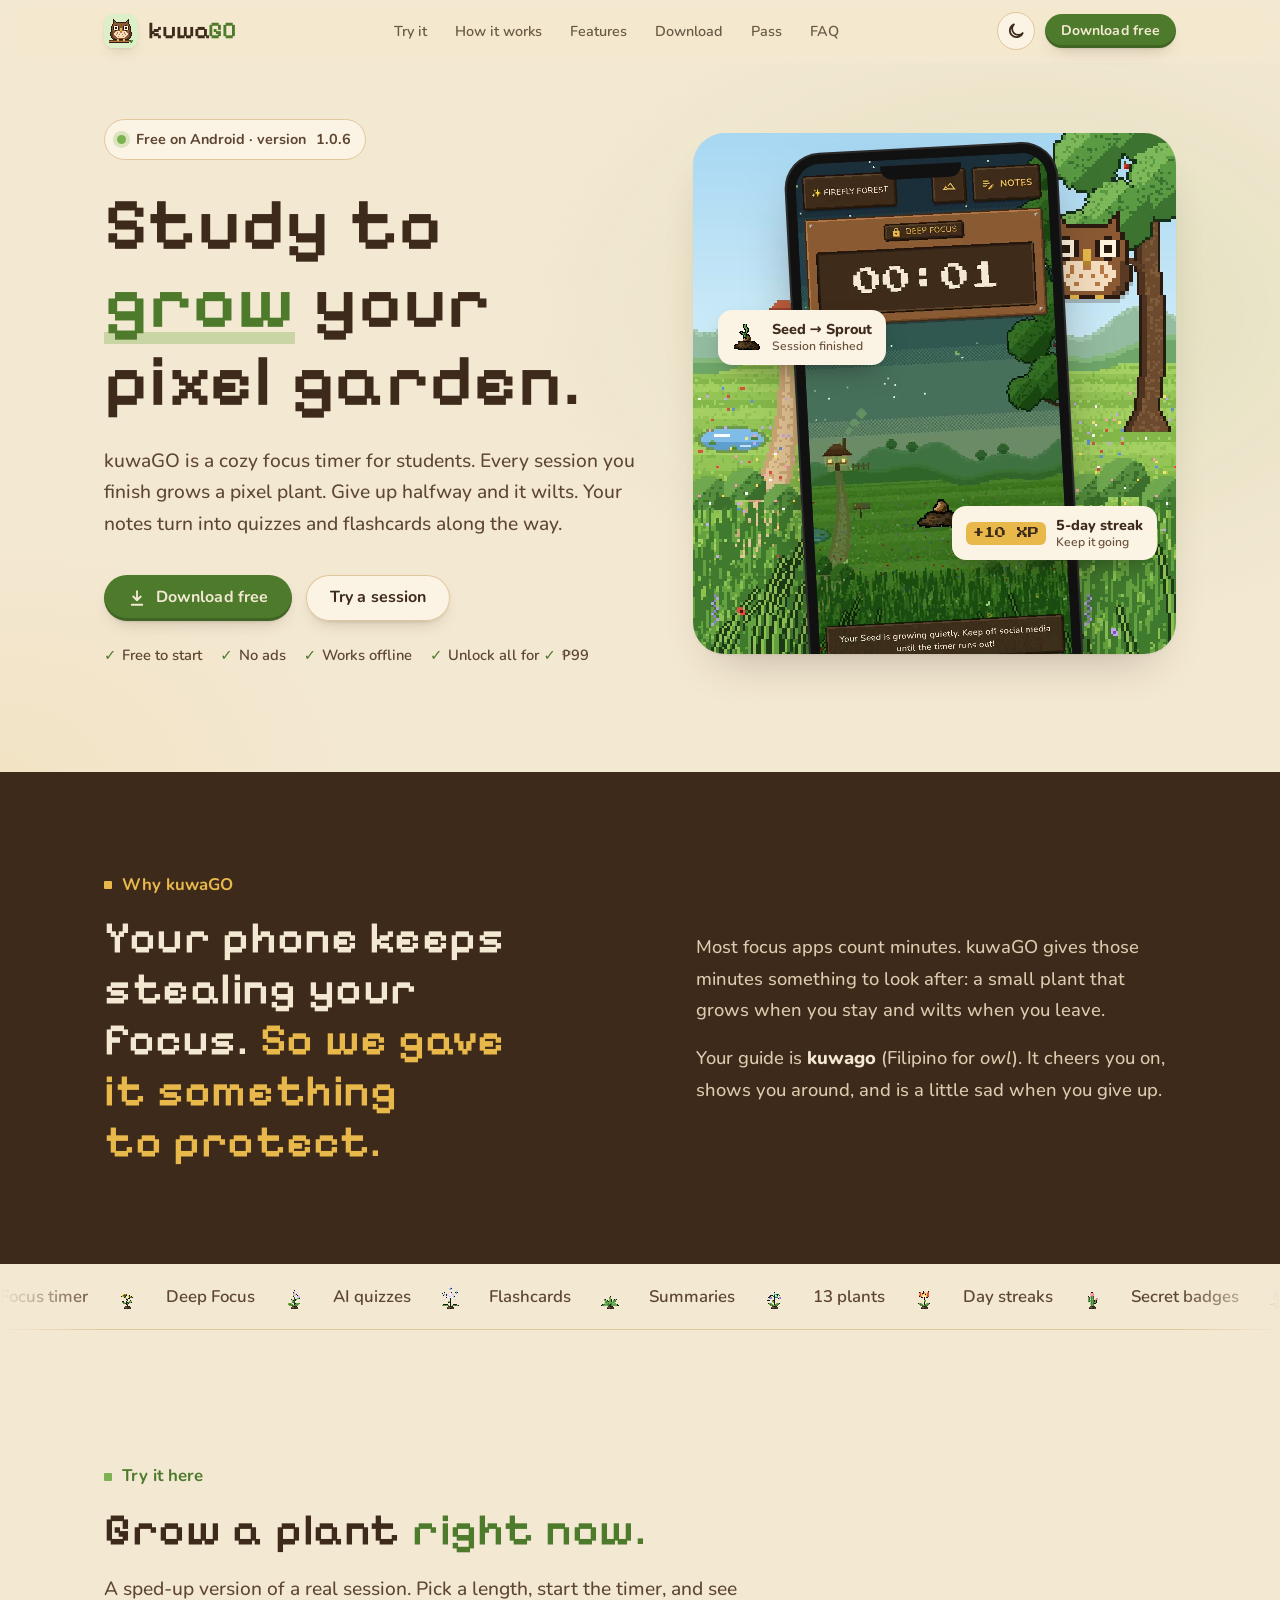
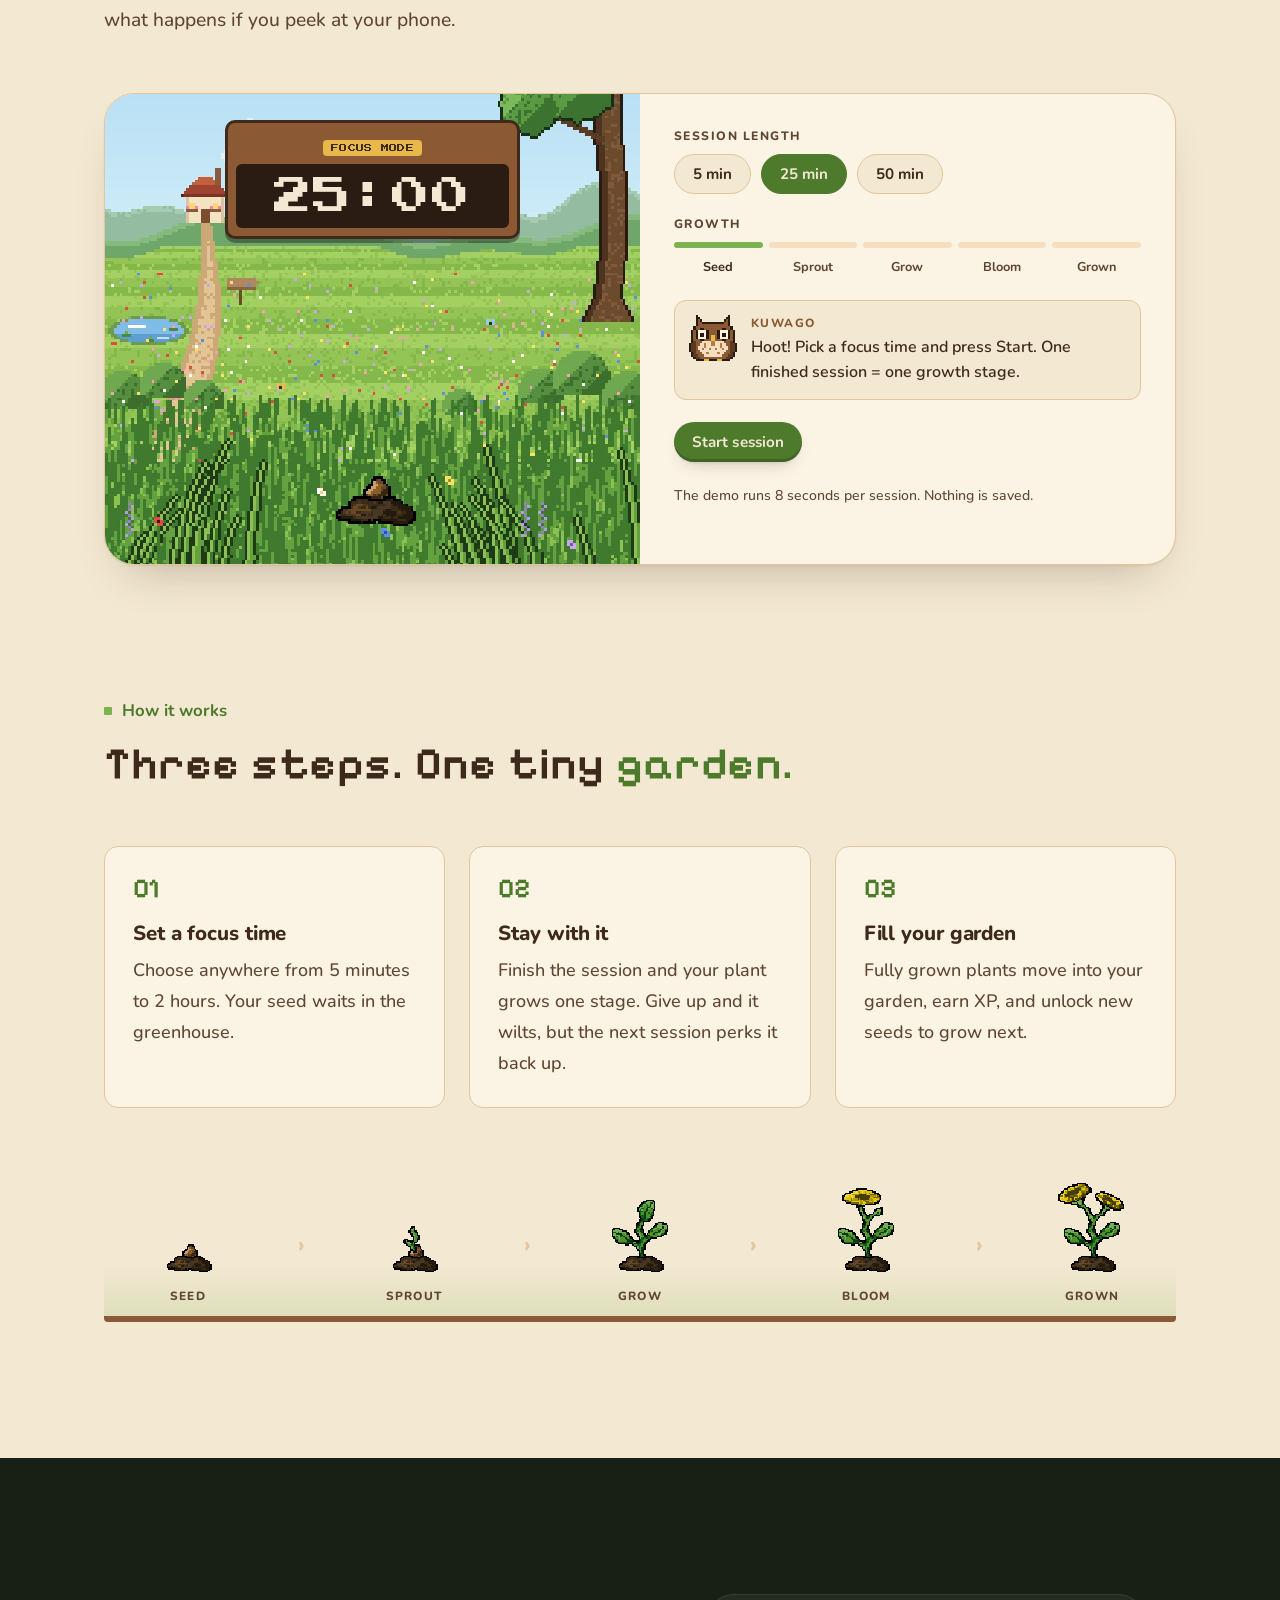
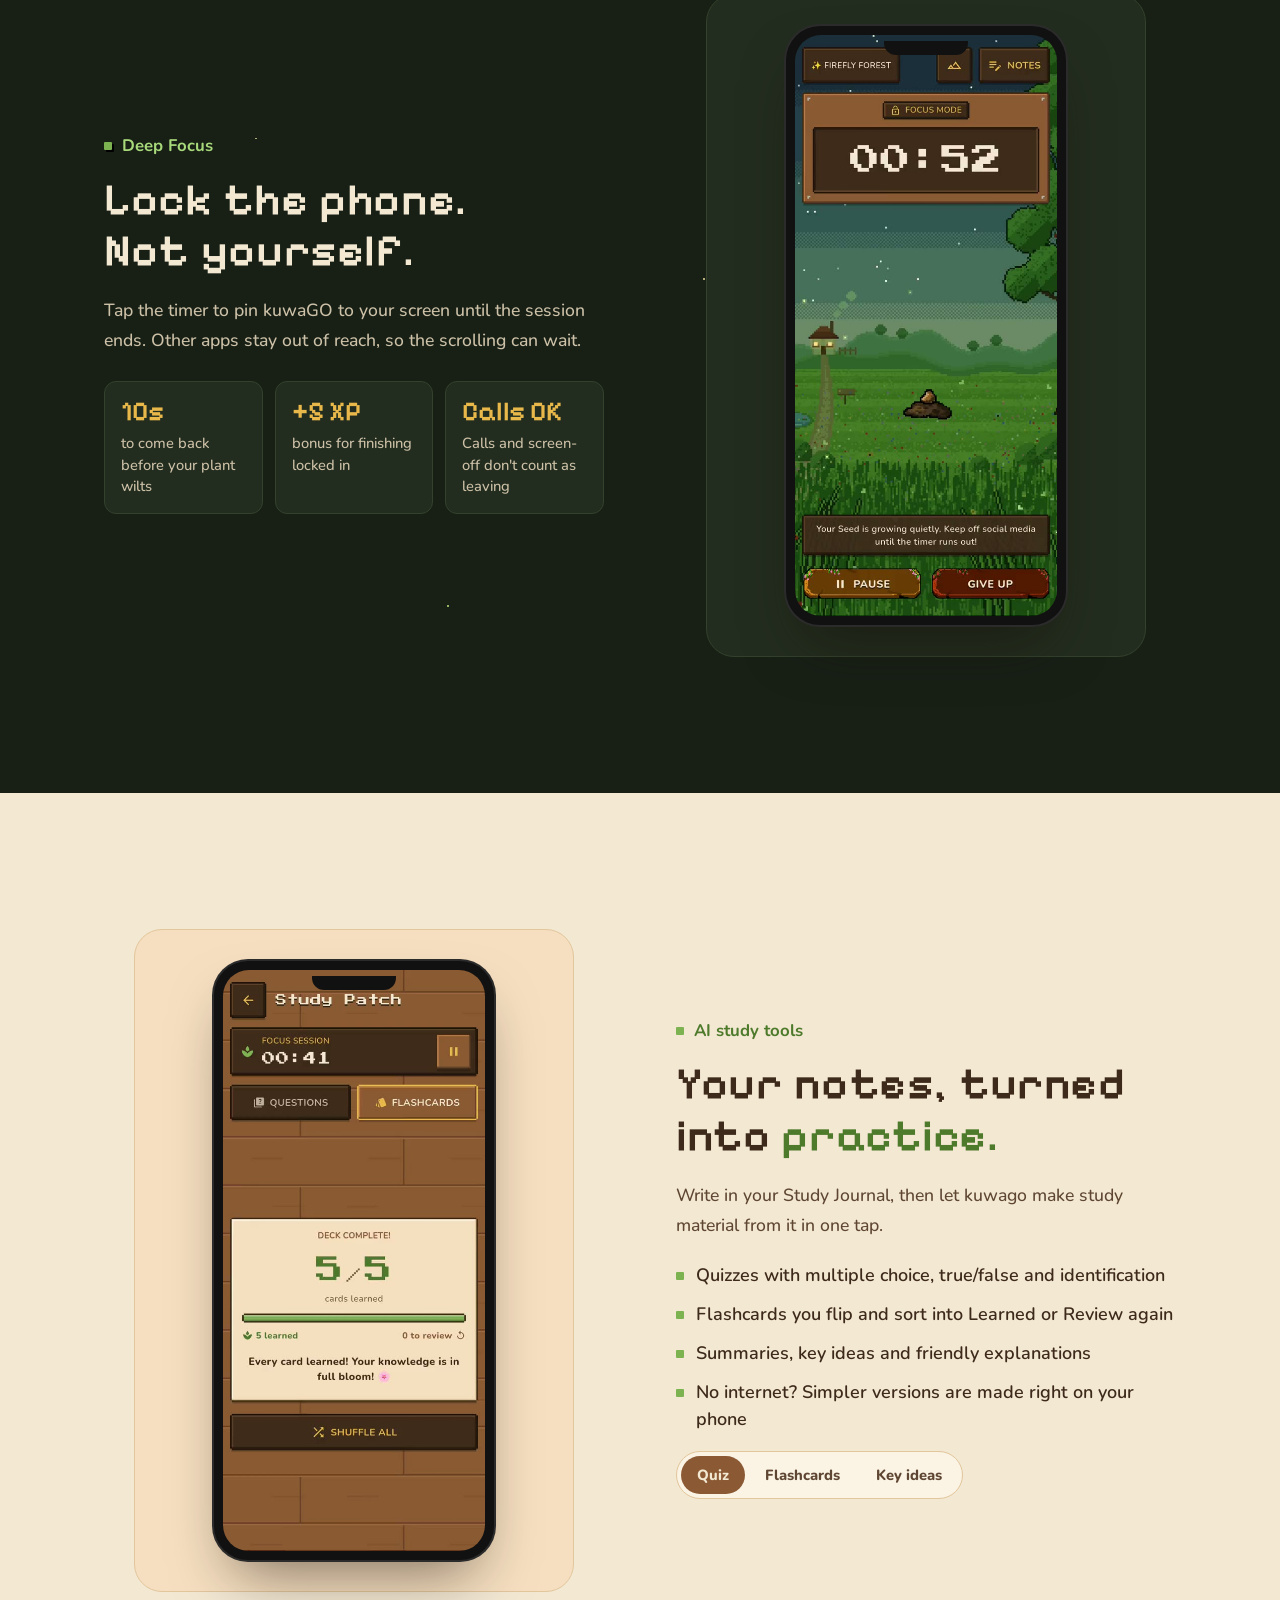
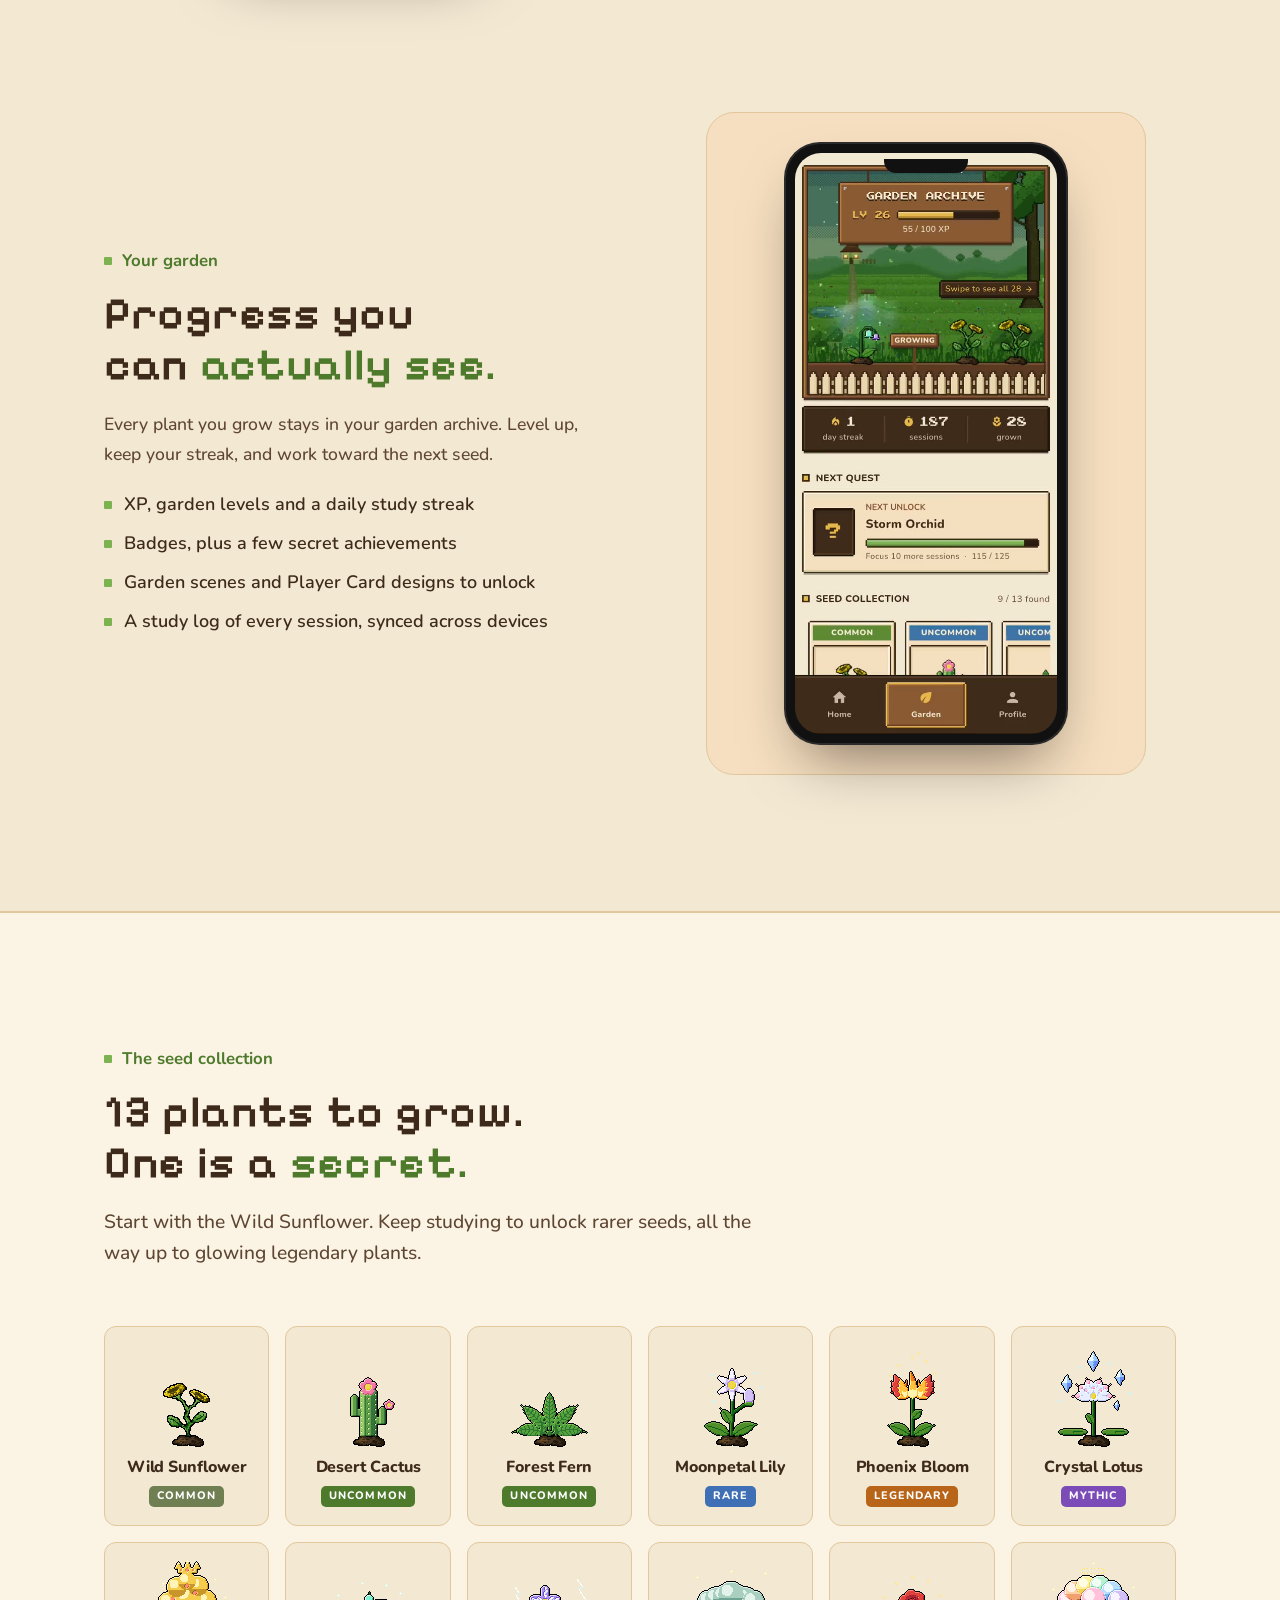
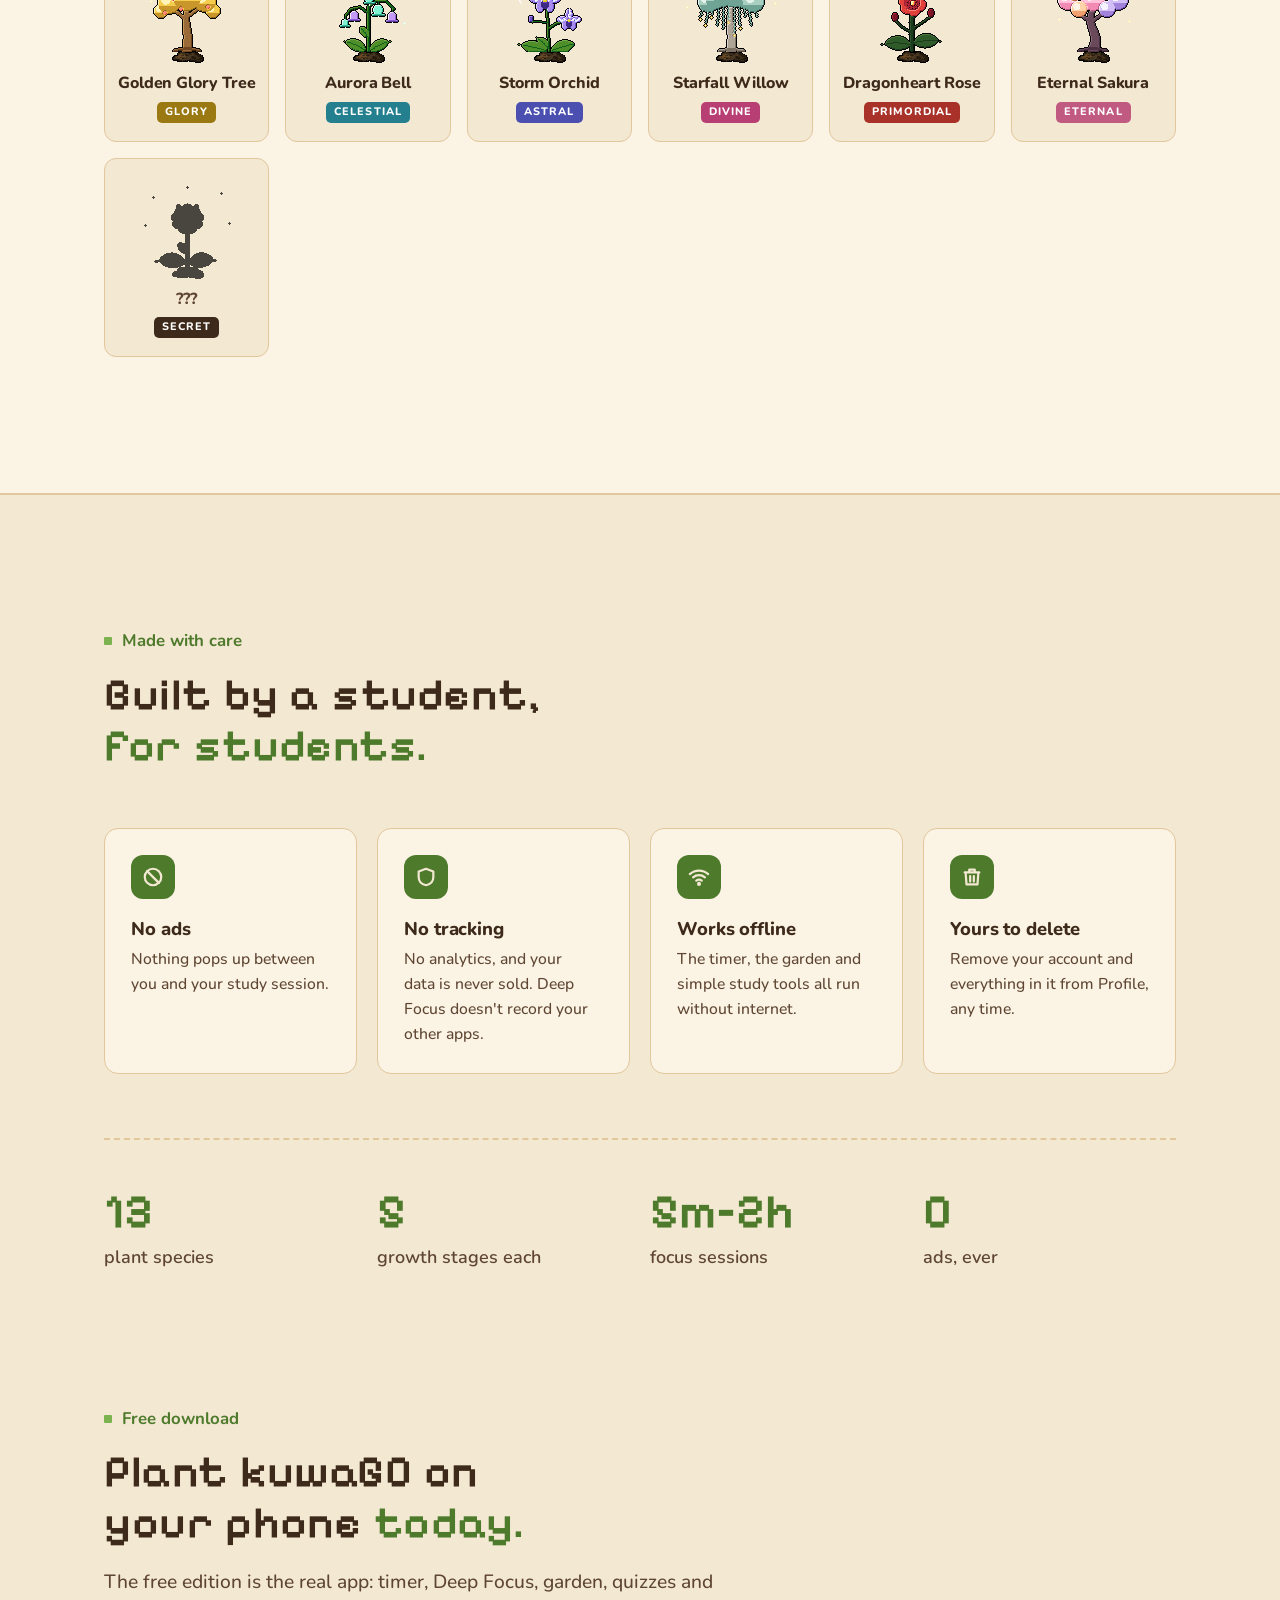
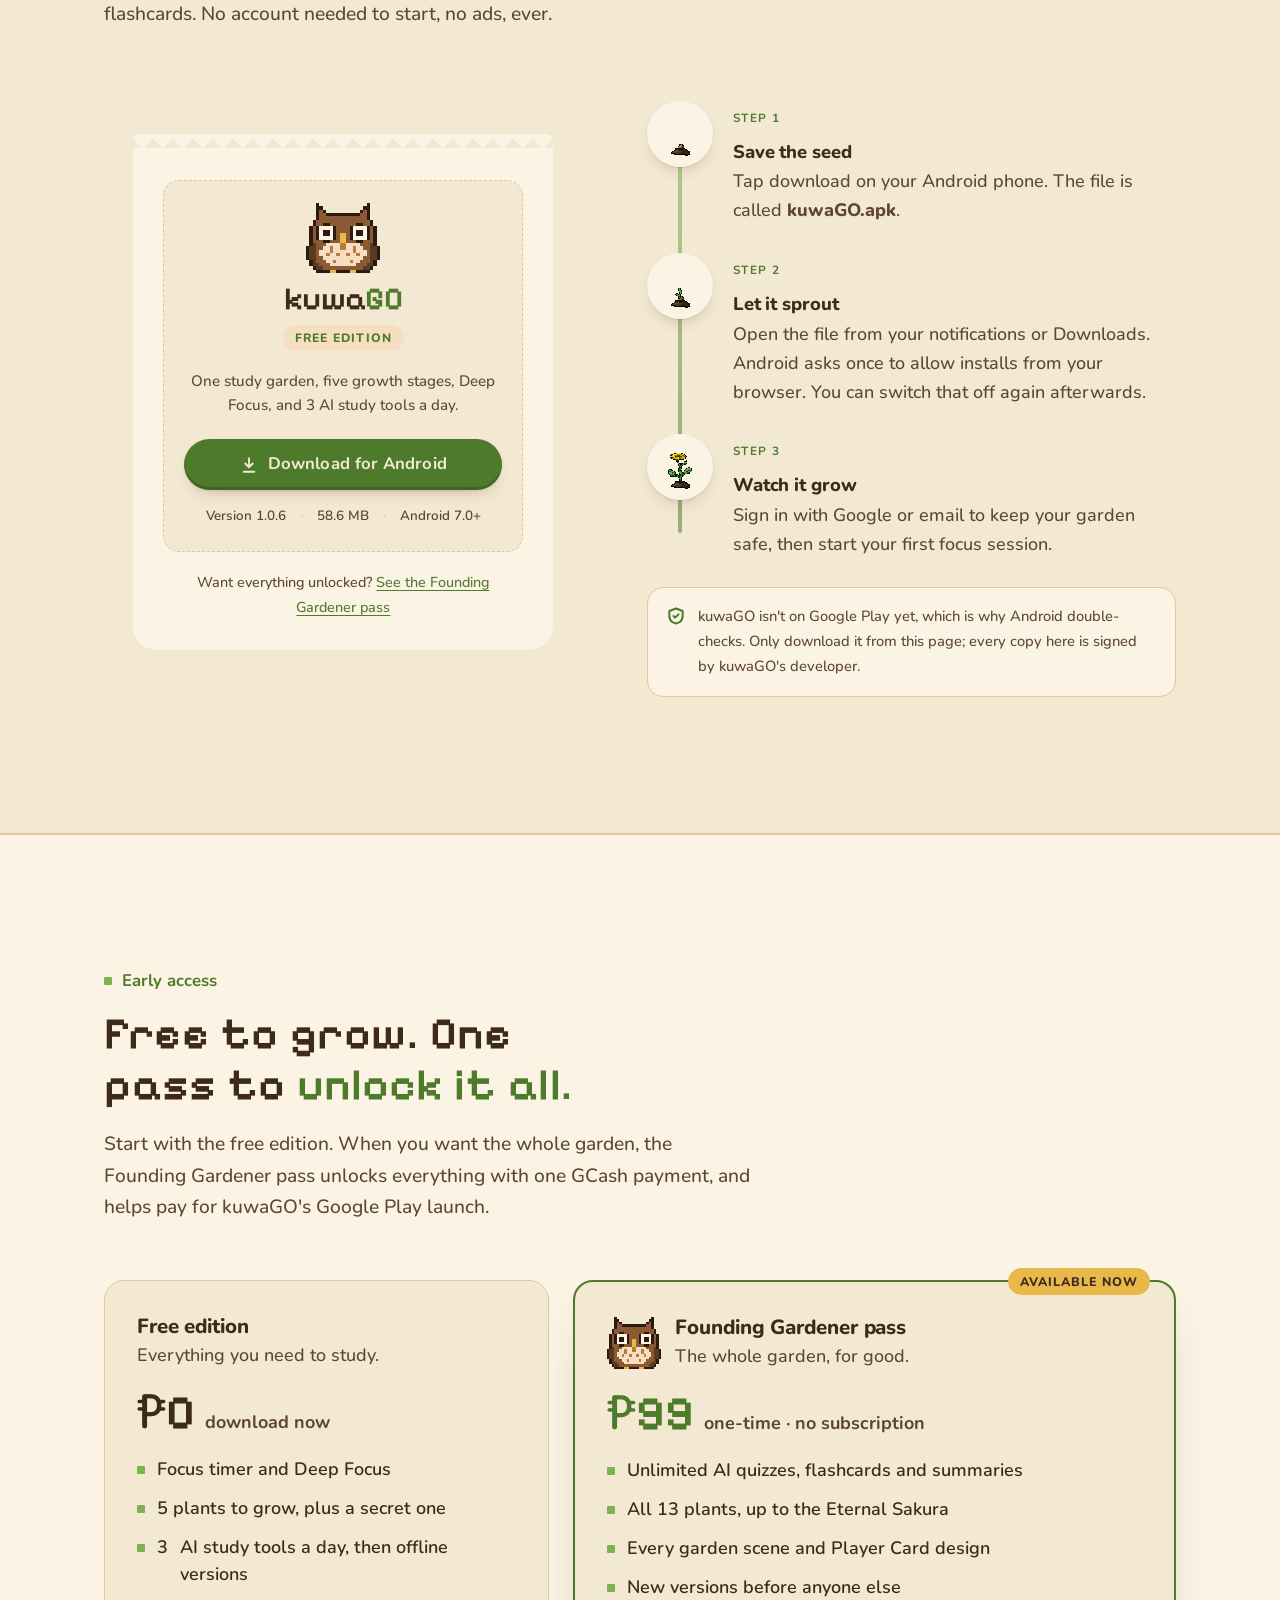
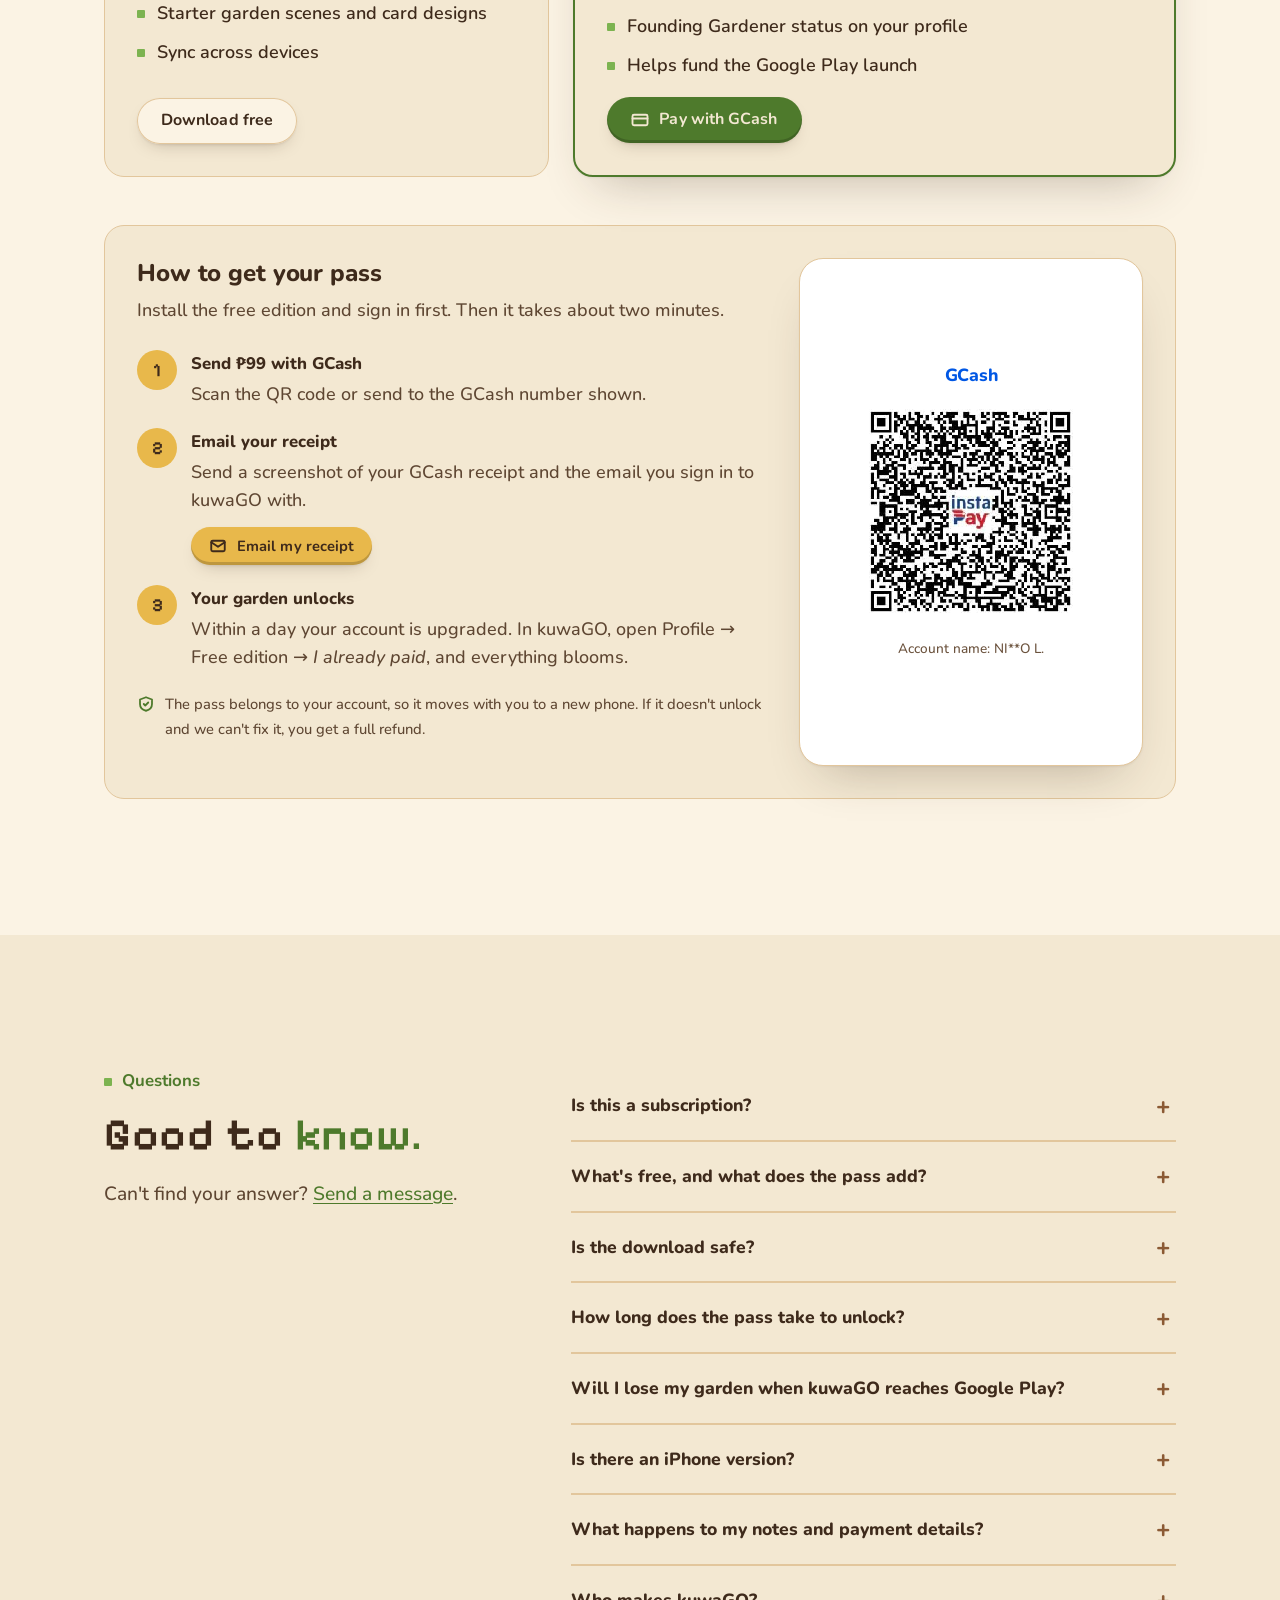
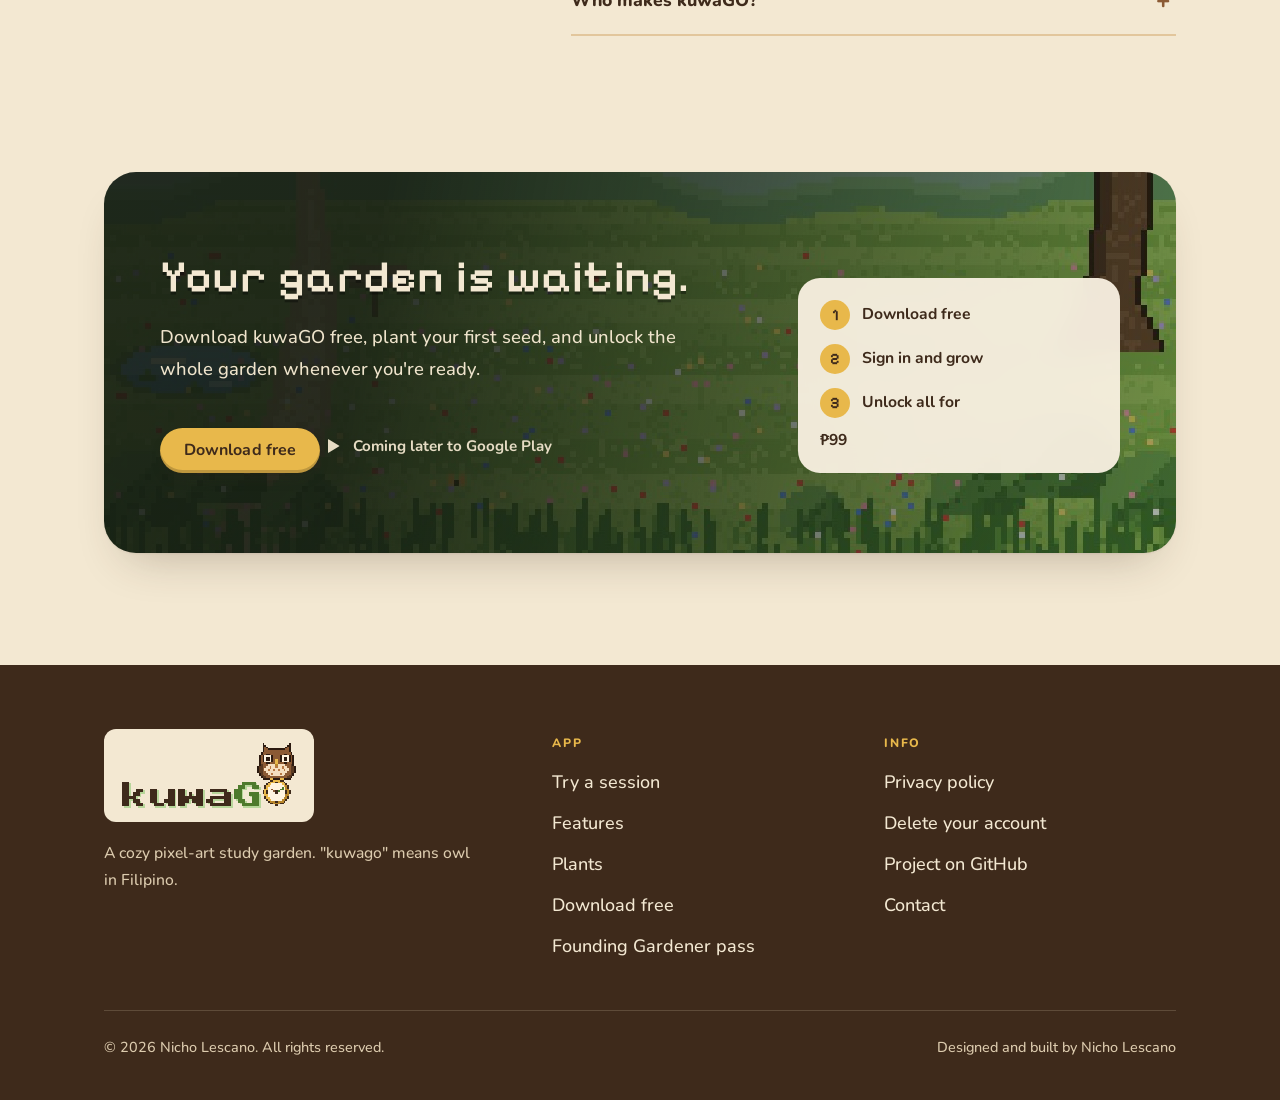
==== commit 1d19757b: "Free download: seed-packet download section, free edition + pass plans - Download section links the " ====
--- a/docs/index.html
+++ b/docs/index.html
@@ -320,6 +320,33 @@
     .note { margin-top: 20px; font-size: .92rem; color: var(--muted); display: flex; gap: 10px; align-items: flex-start; }
     .note svg { width: 18px; height: 18px; flex: none; margin-top: 3px; color: var(--accent); }
 
+    /* ---------- Download: a seed packet + a growth path of install steps ---------- */
+    .download-grid { display: grid; grid-template-columns: .95fr 1.05fr; gap: 64px; align-items: center; }
+    .packet { position: relative; max-width: 420px; margin: 0 auto; width: 100%; padding: 46px 30px 30px; background: var(--surface); border-radius: 6px 6px 22px 22px; box-shadow: var(--lift); text-align: center;
+      /* serrated top edge, like a torn-open seed packet */
+      -webkit-mask: linear-gradient(#000 0 0) 0 14px / 100% calc(100% - 14px) no-repeat, conic-gradient(from -45deg at 50% 100%, #000 90deg, #0000 0) 0 0 / 20px 14px repeat-x;
+      mask: linear-gradient(#000 0 0) 0 14px / 100% calc(100% - 14px) no-repeat, conic-gradient(from -45deg at 50% 100%, #000 90deg, #0000 0) 0 0 / 20px 14px repeat-x; }
+    .packet-label { border: 1.5px dashed var(--border); border-radius: 16px; padding: 26px 20px 24px; background: var(--bg); }
+    .packet .owl-sticker { width: 74px; margin: -4px auto 10px; }
+    .packet h3 { font: 600 2rem/1 var(--display); }
+    .packet h3 b { color: var(--accent); font-weight: 600; }
+    .edition-tag { display: inline-block; margin-top: 10px; padding: 5px 12px; border-radius: 999px; background: var(--surface-2); color: var(--accent); font: 800 .76rem var(--body); letter-spacing: .1em; text-transform: uppercase; }
+    .packet-contents { margin: 18px 0 22px; font-size: .95rem; color: var(--muted); line-height: 1.55; }
+    .packet .btn { width: 100%; padding: 16px 24px; font-size: 1.05rem; }
+    .packet-meta { display: flex; justify-content: center; flex-wrap: wrap; gap: 4px 14px; margin-top: 14px; font-size: .84rem; color: var(--muted); font-weight: 600; }
+    .packet-meta span + span::before { content: "·"; margin-right: 14px; color: var(--border); }
+    .packet-foot { margin-top: 18px; font-size: .9rem; color: var(--muted); }
+    .path { list-style: none; margin: 0; padding: 0; position: relative; }
+    .path::before { content: ""; position: absolute; left: 31px; top: 40px; bottom: 40px; width: 4px; border-radius: 4px; background: linear-gradient(var(--green), var(--green-deep)); opacity: .55; }
+    .path li { position: relative; display: grid; grid-template-columns: 66px 1fr; gap: 20px; align-items: start; padding: 14px 0; }
+    .path .bud { width: 66px; height: 66px; border-radius: 50%; background: var(--surface); box-shadow: var(--lift-sm); display: grid; place-items: center; position: relative; z-index: 1; }
+    .path .bud img { width: 48px; }
+    .path h3 { font-size: 1.15rem; margin: 8px 0 4px; }
+    .path p { color: var(--muted); line-height: 1.6; }
+    .path .step-no { font: 700 .74rem var(--body); letter-spacing: .12em; text-transform: uppercase; color: var(--accent); }
+    .install-note { margin-top: 14px; padding: 16px 18px; border-radius: 16px; background: var(--surface); border: 1px solid var(--border); font-size: .92rem; color: var(--muted); display: flex; gap: 12px; }
+    .install-note svg { width: 20px; height: 20px; flex: none; color: var(--accent); margin-top: 2px; }
+
     /* ---------- Values ---------- */
     .values { display: grid; grid-template-columns: repeat(4, 1fr); gap: 20px; }
     .value { padding: 26px; border-radius: var(--radius); border: 1px solid var(--border); background: var(--surface); }
@@ -423,7 +450,8 @@
     /* ---------- Responsive ---------- */
     @media (max-width: 980px) {
       .nav-links { display: none; }
-      .hero-grid, .why-grid, .feature, .faq-grid, .join-card, .plans, .gcash { grid-template-columns: 1fr; }
+      .hero-grid, .why-grid, .feature, .faq-grid, .join-card, .plans, .gcash, .download-grid { grid-template-columns: 1fr; }
+      .download-grid { gap: 40px; }
       .feature { gap: 32px; }
       .feature.flip .copy { order: 0; }
       .stage { max-width: 520px; width: 100%; margin: 0 auto; }
@@ -471,7 +499,8 @@
       <a href="#try">Try it</a>
       <a href="#how">How it works</a>
       <a href="#features">Features</a>
-      <a href="#pass">Early access</a>
+      <a href="#download">Download</a>
+      <a href="#pass">Pass</a>
       <a href="#faq">FAQ</a>
     </nav>
     <div class="nav-right">
@@ -479,7 +508,7 @@
         <svg class="moon" viewBox="0 0 24 24" fill="none" stroke="currentColor" stroke-width="2.2" stroke-linecap="round" stroke-linejoin="round" aria-hidden="true"><path d="M20 14.5A8 8 0 1 1 9.5 4a6.5 6.5 0 0 0 10.5 10.5z"/></svg>
         <svg class="sun" viewBox="0 0 24 24" fill="none" stroke="currentColor" stroke-width="2.2" stroke-linecap="round" aria-hidden="true"><circle cx="12" cy="12" r="4"/><path d="M12 2v2M12 20v2M4.9 4.9l1.4 1.4M17.7 17.7l1.4 1.4M2 12h2M20 12h2M4.9 19.1l1.4-1.4M17.7 6.3l1.4-1.4"/></svg>
       </button>
-      <a class="btn green" href="#pass">Get early access</a>
+      <a class="btn green" href="#download">Download free</a>
     </div>
   </div>
 </header>
@@ -490,17 +519,17 @@
   <section class="hero">
     <div class="wrap hero-grid">
       <div class="intro">
-        <div class="status" style="--i:0"><i></i>Android early access is open</div>
+        <div class="status" style="--i:0"><i></i>Free on Android · version <span data-apk-version>1.0.6</span></div>
         <h1 style="--i:1">Study to <span class="grow">grow</span> your pixel garden.</h1>
         <p class="lead" style="--i:2">kuwaGO is a cozy focus timer for students. Every session you finish grows a pixel plant. Give up halfway and it wilts. Your notes turn into quizzes and flashcards along the way.</p>
         <div class="cta-row" style="--i:3">
-          <a class="btn green" href="#pass">
+          <a class="btn green" href="#download">
             <svg viewBox="0 0 24 24" fill="none" stroke="currentColor" stroke-width="2.5" stroke-linecap="round" stroke-linejoin="round" aria-hidden="true"><path d="M12 3v12m0 0-5-5m5 5 5-5M5 21h14"/></svg>
-            Get early access · <span data-price>₱99</span>
+            Download free
           </a>
           <a class="btn light" href="#try">Try a session</a>
         </div>
-        <div class="fine" style="--i:4"><span>One-time payment</span><span>No subscription</span><span>No ads</span><span>Works offline</span></div>
+        <div class="fine" style="--i:4"><span>Free to start</span><span>No ads</span><span>Works offline</span><span>Unlock all for <span data-price>₱99</span></span></div>
       </div>
 
       <div class="stage" aria-label="kuwaGO running on a phone in a pixel meadow">
@@ -742,29 +771,79 @@
     </div>
   </section>
 
+  <!-- ===== Free download ===== -->
+  <section id="download" style="padding-top:0">
+    <div class="wrap">
+      <div class="section-head reveal">
+        <div class="eyebrow">Free download</div>
+        <h2>Plant kuwaGO on your phone <span class="hl">today.</span></h2>
+        <p class="lead">The free edition is the real app: timer, Deep Focus, garden, quizzes and flashcards. No account needed to start, no ads, ever.</p>
+      </div>
+
+      <div class="download-grid">
+        <div class="packet reveal">
+          <div class="packet-label">
+            <img class="owl-sticker px" src="assets/owl.png" alt="">
+            <h3>kuwa<b>GO</b></h3>
+            <span class="edition-tag">Free edition</span>
+            <p class="packet-contents">One study garden, five growth stages, Deep Focus, and <span data-free-ai>3</span> AI study tools a day.</p>
+            <a class="btn green" id="apkLink" href="https://github.com/neckolescano/kuwaGO/releases/latest/download/kuwaGO.apk" download>
+              <svg viewBox="0 0 24 24" fill="none" stroke="currentColor" stroke-width="2.5" stroke-linecap="round" stroke-linejoin="round" aria-hidden="true"><path d="M12 3v12m0 0-5-5m5 5 5-5M5 21h14"/></svg>
+              Download for Android
+            </a>
+            <div class="packet-meta"><span>Version <span data-apk-version>1.0.6</span></span><span data-apk-size>58.6 MB</span><span>Android 7.0+</span></div>
+          </div>
+          <p class="packet-foot">Want everything unlocked? <a href="#pass">See the Founding Gardener pass</a></p>
+        </div>
+
+        <div class="reveal">
+          <ol class="path" aria-label="How to install">
+            <li>
+              <span class="bud"><img class="px" src="assets/stages/seed.png" alt=""></span>
+              <div><span class="step-no">Step 1</span><h3>Save the seed</h3><p>Tap download on your Android phone. The file is called <strong>kuwaGO.apk</strong>.</p></div>
+            </li>
+            <li>
+              <span class="bud"><img class="px" src="assets/stages/sprout.png" alt=""></span>
+              <div><span class="step-no">Step 2</span><h3>Let it sprout</h3><p>Open the file from your notifications or Downloads. Android asks once to allow installs from your browser. You can switch that off again afterwards.</p></div>
+            </li>
+            <li>
+              <span class="bud"><img class="px" src="assets/stages/bloom.png" alt=""></span>
+              <div><span class="step-no">Step 3</span><h3>Watch it grow</h3><p>Sign in with Google or email to keep your garden safe, then start your first focus session.</p></div>
+            </li>
+          </ol>
+          <p class="install-note">
+            <svg viewBox="0 0 24 24" fill="none" stroke="currentColor" stroke-width="2.4" stroke-linecap="round" stroke-linejoin="round" aria-hidden="true"><path d="M12 3 4 6v6c0 5 3.5 8 8 9 4.5-1 8-4 8-9V6z"/><path d="m9 12 2 2 4-4"/></svg>
+            <span>kuwaGO isn't on Google Play yet, which is why Android double-checks. Only download it from this page; every copy here is signed by kuwaGO's developer.</span>
+          </p>
+        </div>
+      </div>
+    </div>
+  </section>
+
   <!-- ===== Founding Gardener pass ===== -->
   <section class="pass" id="pass">
     <div class="wrap">
       <div class="section-head reveal">
         <div class="eyebrow">Early access</div>
-        <h2>Get kuwaGO before it reaches <span class="hl">Google Play.</span></h2>
-        <p class="lead">kuwaGO isn't on the Play Store yet. Become a Founding Gardener with one GCash payment, install the app today, and help pay for its Google Play launch.</p>
+        <h2>Free to grow. One pass to <span class="hl">unlock it all.</span></h2>
+        <p class="lead">Start with the free edition. When you want the whole garden, the Founding Gardener pass unlocks everything with one GCash payment, and helps pay for kuwaGO's Google Play launch.</p>
       </div>
 
       <div class="plans">
         <div class="plan reveal">
           <div>
-            <h3>Google Play release</h3>
-            <p class="tagline">For everyone, once kuwaGO is published.</p>
+            <h3>Free edition</h3>
+            <p class="tagline">Everything you need to study.</p>
           </div>
-          <div class="price"><strong>Free</strong><span>coming later</span></div>
+          <div class="price"><strong>₱0</strong><span>download now</span></div>
           <ul class="points">
             <li>Focus timer and Deep Focus</li>
-            <li>Plants, garden and badges</li>
-            <li>AI quizzes, flashcards and summaries</li>
+            <li>5 plants to grow, plus a secret one</li>
+            <li><span data-free-ai>3</span> AI study tools a day, then offline versions</li>
+            <li>Starter garden scenes and card designs</li>
             <li>Sync across devices</li>
           </ul>
-          <span class="btn light" aria-disabled="true">Not available yet</span>
+          <a class="btn light" href="#download">Download free</a>
         </div>
 
         <div class="plan featured reveal">
@@ -773,16 +852,17 @@
             <img class="px" src="assets/owl.png" alt="">
             <div>
               <h3>Founding Gardener pass</h3>
-              <p class="tagline">Get in early and help kuwaGO launch.</p>
+              <p class="tagline">The whole garden, for good.</p>
             </div>
           </div>
           <div class="price"><strong data-price>₱99</strong><span>one-time · no subscription</span></div>
           <ul class="points">
-            <li>Install the full Android app today</li>
-            <li>Get every new version before anyone else</li>
-            <li>Your name on the Founding Gardeners list on this site (optional)</li>
-            <li><span>A Founding Gardener badge in the app <span class="soon-tag">coming in an update</span></span></li>
-            <li>Directly funds the Google Play launch</li>
+            <li>Unlimited AI quizzes, flashcards and summaries</li>
+            <li>All 13 plants, up to the Eternal Sakura</li>
+            <li>Every garden scene and Player Card design</li>
+            <li>New versions before anyone else</li>
+            <li>Founding Gardener status on your profile</li>
+            <li>Helps fund the Google Play launch</li>
           </ul>
           <a class="btn green" href="#gcash">
             <svg viewBox="0 0 24 24" fill="none" stroke="currentColor" stroke-width="2.5" stroke-linecap="round" stroke-linejoin="round" aria-hidden="true"><rect x="2" y="5" width="20" height="14" rx="2"/><path d="M2 10h20"/></svg>
@@ -794,19 +874,19 @@
       <div class="gcash reveal" id="gcash">
         <div>
           <h3>How to get your pass</h3>
-          <p>No account needed. It takes about two minutes.</p>
+          <p>Install the free edition and sign in first. Then it takes about two minutes.</p>
           <ol class="pay-steps">
             <li><div><strong>Send <span data-price>₱99</span> with GCash</strong><span>Scan the QR code or send to the GCash number shown.</span></div></li>
-            <li><div><strong>Email your receipt</strong><span>Send a screenshot of your GCash receipt and the Google email you use on your Android phone.</span>
+            <li><div><strong>Email your receipt</strong><span>Send a screenshot of your GCash receipt and the email you sign in to kuwaGO with.</span>
               <a class="btn gold" id="receiptBtn" href="mailto:neckolescano36@gmail.com">
                 <svg viewBox="0 0 24 24" fill="none" stroke="currentColor" stroke-width="2.5" stroke-linecap="round" stroke-linejoin="round" aria-hidden="true"><rect x="3" y="5" width="18" height="14" rx="2"/><path d="m3 7 9 6 9-6"/></svg>
                 Email my receipt
               </a></div></li>
-            <li><div><strong>Install from your invite</strong><span>Within a day you'll get an email from Firebase App Distribution. Open it on your Android phone, install kuwaGO, and plant your first seed.</span></div></li>
+            <li><div><strong>Your garden unlocks</strong><span>Within a day your account is upgraded. In kuwaGO, open Profile → Free edition → <em>I already paid</em>, and everything blooms.</span></div></li>
           </ol>
           <p class="note">
             <svg viewBox="0 0 24 24" fill="none" stroke="currentColor" stroke-width="2.4" stroke-linecap="round" stroke-linejoin="round" aria-hidden="true"><path d="M12 3 4 6v6c0 5 3.5 8 8 9 4.5-1 8-4 8-9V6z"/><path d="m9 12 2 2 4-4"/></svg>
-            If kuwaGO won't install on your phone and we can't fix it, you get a full refund.
+            The pass belongs to your account, so it moves with you to a new phone. If it doesn't unlock and we can't fix it, you get a full refund.
           </p>
         </div>
         <div class="qr" aria-label="GCash payment details">
@@ -831,19 +911,23 @@
       <div class="reveal">
         <details>
           <summary>Is this a subscription?</summary>
-          <p>No. The Founding Gardener pass is a single <span data-price>₱99</span> payment. Nothing renews and there's nothing to cancel.</p>
+          <p>No. kuwaGO is free to download, and the Founding Gardener pass is a single <span data-price>₱99</span> payment. Nothing renews and there's nothing to cancel.</p>
         </details>
         <details>
-          <summary>Why pay now if it will be free on Google Play?</summary>
-          <p>Publishing on Google Play costs money, and kuwaGO is made by one student. Founding Gardeners get the app months early, get every update first, keep their perks, and make the Play Store launch possible.</p>
+          <summary>What's free, and what does the pass add?</summary>
+          <p>The free edition has the focus timer, Deep Focus, the garden, 5 plants (plus a secret one) and <span data-free-ai>3</span> AI study tools a day, with offline versions after that. The pass unlocks unlimited AI, all 13 plants, every garden scene and card design, and early updates.</p>
         </details>
         <details>
-          <summary>How long until I can install it?</summary>
-          <p>Usually within a day after you email your receipt. The install invite comes from Firebase App Distribution, Google's tool for sharing apps with testers.</p>
+          <summary>Is the download safe?</summary>
+          <p>Yes. It's the same app the testers use, signed by kuwaGO's developer. Android warns about any app from outside Google Play, so only download kuwaGO from this page.</p>
         </details>
         <details>
-          <summary>What if it doesn't work on my phone?</summary>
-          <p>Message us. If we can't get kuwaGO running on your phone, you get a full refund to your GCash.</p>
+          <summary>How long does the pass take to unlock?</summary>
+          <p>Usually within a day after you email your receipt. Then open Profile in the app and tap <em>I already paid</em>. If it doesn't unlock and we can't fix it, you get a full refund to your GCash.</p>
+        </details>
+        <details>
+          <summary>Will I lose my garden when kuwaGO reaches Google Play?</summary>
+          <p>No. Your garden and your pass are saved to your account, so they come with you when you switch to the Google Play version.</p>
         </details>
         <details>
           <summary>Is there an iPhone version?</summary>
@@ -851,7 +935,7 @@
         </details>
         <details>
           <summary>What happens to my notes and payment details?</summary>
-          <p>Your notes are only sent to an AI service when you tap a study tool. Your GCash receipt is only used to confirm your payment and send your invite. Read the <a href="privacy.html">privacy policy</a> for details.</p>
+          <p>Your notes are only sent to an AI service when you tap a study tool. Your GCash receipt is only used to confirm your payment and unlock your account. Read the <a href="privacy.html">privacy policy</a> for details.</p>
         </details>
         <details>
           <summary>Who makes kuwaGO?</summary>
@@ -867,8 +951,8 @@
       <div class="join-card reveal">
         <div>
           <h2>Your garden is waiting.</h2>
-          <p>Get the Founding Gardener pass, install kuwaGO today, and help it grow all the way to Google Play.</p>
-          <a class="btn gold" href="#pass">Get the pass · <span data-price>₱99</span></a>
+          <p>Download kuwaGO free, plant your first seed, and unlock the whole garden whenever you're ready.</p>
+          <a class="btn gold" href="#download">Download free</a>
           <div class="soon">
             <svg viewBox="0 0 24 24" fill="currentColor" aria-hidden="true"><path d="M4 3.5v17c0 .4.4.6.7.4L19 12.4c.3-.2.3-.6 0-.8L4.7 3.1c-.3-.2-.7 0-.7.4z"/></svg>
             Coming later to Google Play
@@ -876,9 +960,9 @@
         </div>
         <div class="mini-steps">
           <ol>
-            <li>Pay with GCash</li>
-            <li>Email your receipt</li>
-            <li>Install and grow</li>
+            <li>Download free</li>
+            <li>Sign in and grow</li>
+            <li>Unlock all for <span data-price>₱99</span></li>
           </ol>
         </div>
       </div>
@@ -899,6 +983,7 @@
           <li><a href="#try">Try a session</a></li>
           <li><a href="#features">Features</a></li>
           <li><a href="#plants">Plants</a></li>
+          <li><a href="#download">Download free</a></li>
           <li><a href="#pass">Founding Gardener pass</a></li>
         </ul>
       </div>
@@ -930,8 +1015,18 @@
     price: '₱99',
     gcashNumber: '',          // e.g. '0917 123 4567'
     gcashName: 'NI**O L.',    // as GCash shows it, so buyers can confirm before paying
-    email: 'neckolescano36@gmail.com'
+    email: 'neckolescano36@gmail.com',
+
+    // Free download (update these when you publish a new APK)
+    apkUrl: 'https://github.com/neckolescano/kuwaGO/releases/latest/download/kuwaGO.apk',
+    apkVersion: '1.0.6',
+    apkSize: '58.6 MB',
+    freeAiPerDay: 3            // keep in sync with Edition.freeAiPerDay in the app
   };
+  document.querySelectorAll('[data-free-ai]').forEach(el => { el.textContent = PASS.freeAiPerDay; });
+  document.querySelectorAll('[data-apk-version]').forEach(el => { el.textContent = PASS.apkVersion; });
+  document.querySelectorAll('[data-apk-size]').forEach(el => { el.textContent = PASS.apkSize; });
+  document.getElementById('apkLink').href = PASS.apkUrl;
 
   document.documentElement.classList.add('js');
 
@@ -942,7 +1037,7 @@
   const qrImg = document.getElementById('qrImg');
   const showQr = () => { qrImg.hidden = false; document.getElementById('qrMissing').hidden = true; };
   if (qrImg.complete && qrImg.naturalWidth) showQr(); else qrImg.addEventListener('load', showQr);
-  const body = `Hi! I paid ${PASS.price} for the kuwaGO Founding Gardener pass.\n\nGCash reference number:\nGoogle email on my Android phone:\nName for the Founding Gardeners list (optional):\n\n(My GCash receipt screenshot is attached.)`;
+  const body = `Hi! I paid ${PASS.price} for the kuwaGO Founding Gardener pass.\n\nGCash reference number:\nEmail I sign in to kuwaGO with:\n\n(My GCash receipt screenshot is attached.)`;
   document.getElementById('receiptBtn').href = `mailto:${PASS.email}?subject=${encodeURIComponent('kuwaGO Founding Gardener pass')}&body=${encodeURIComponent(body)}`;
 
   // ---------- Light / dark toggle (remembered on this device) ----------
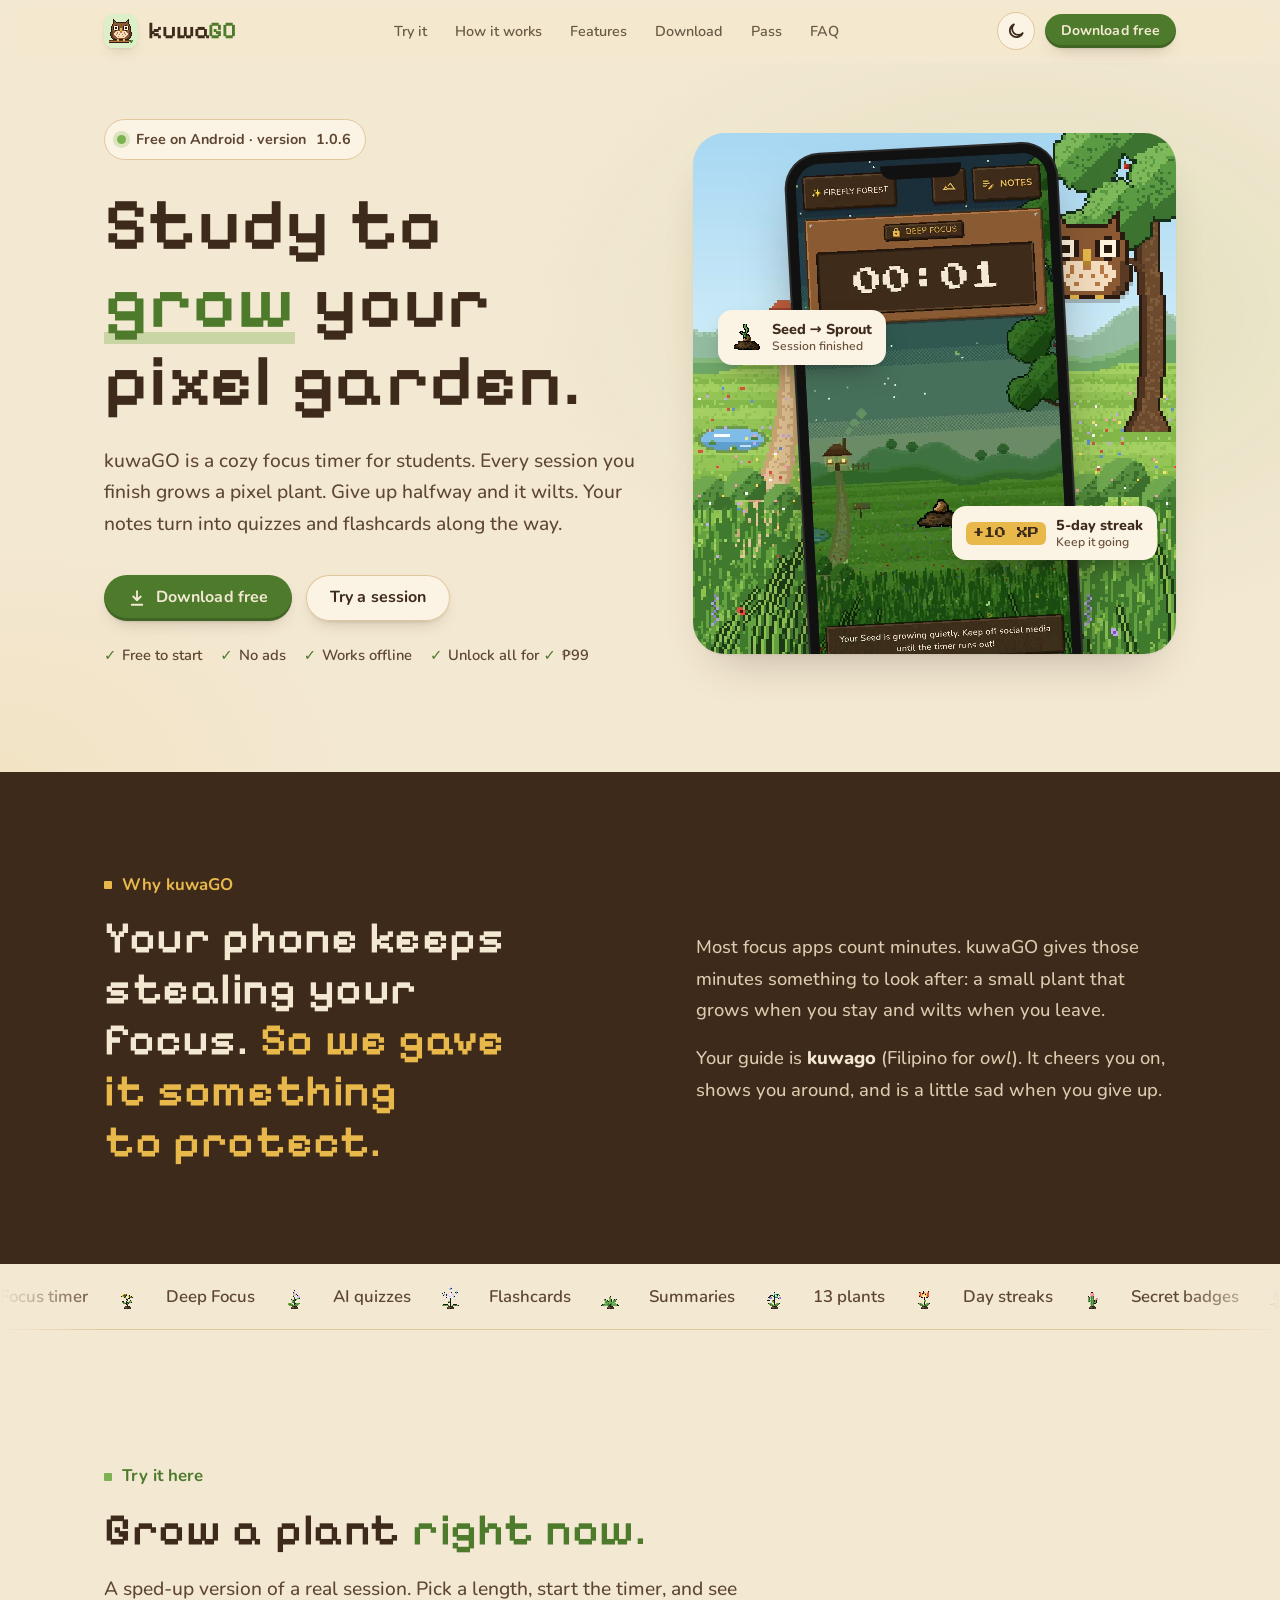
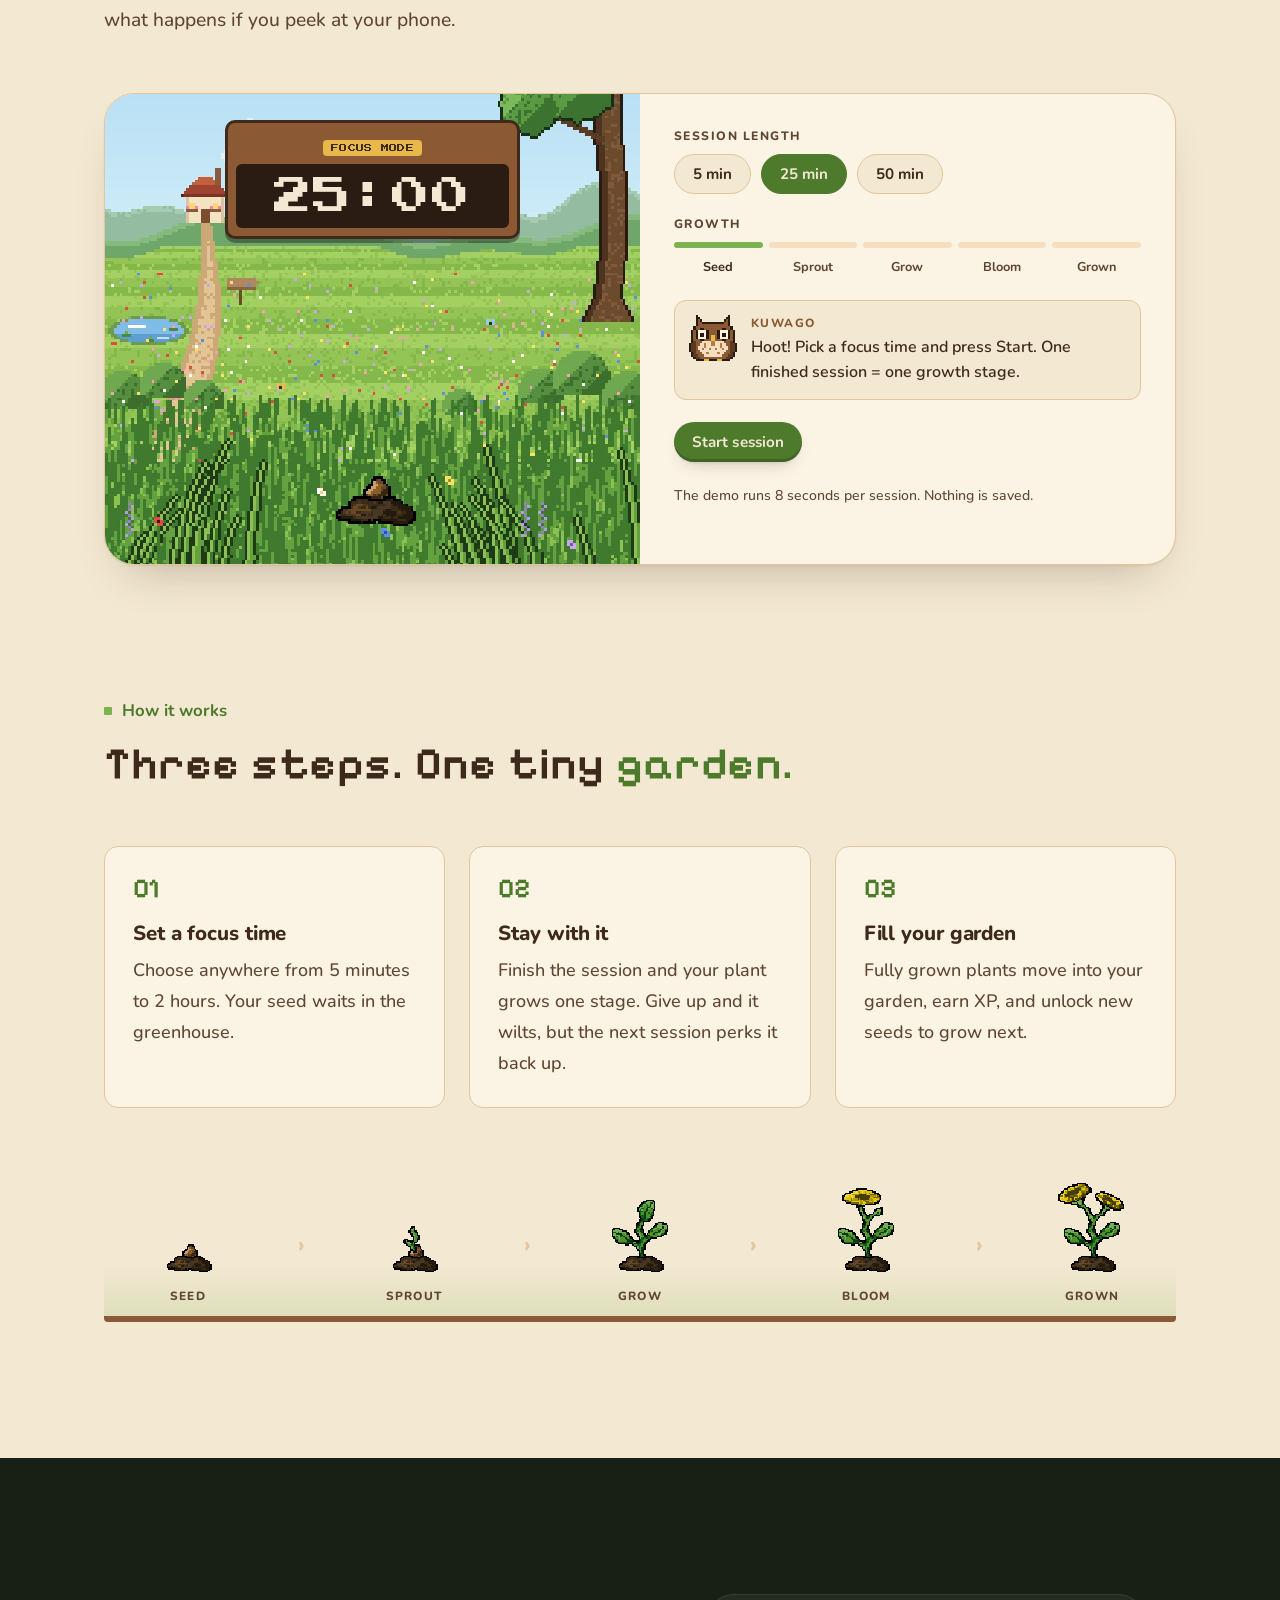
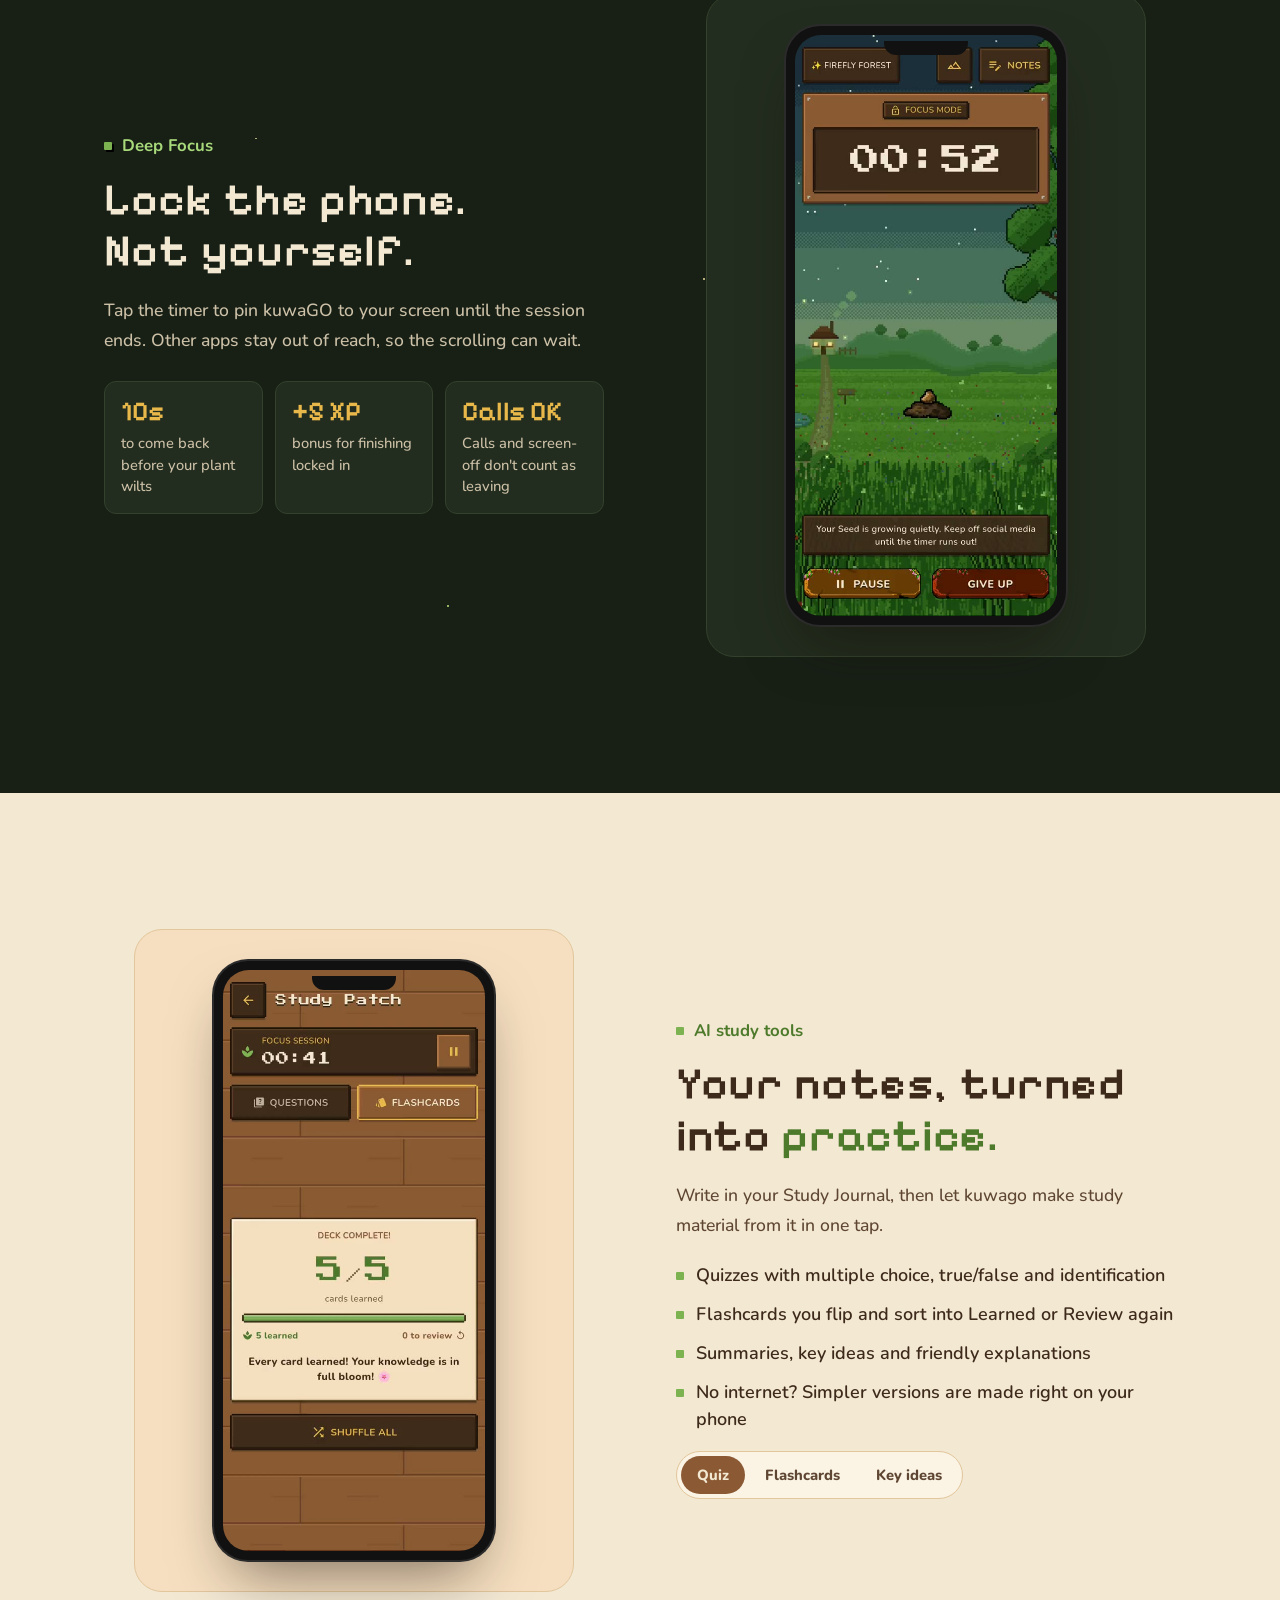
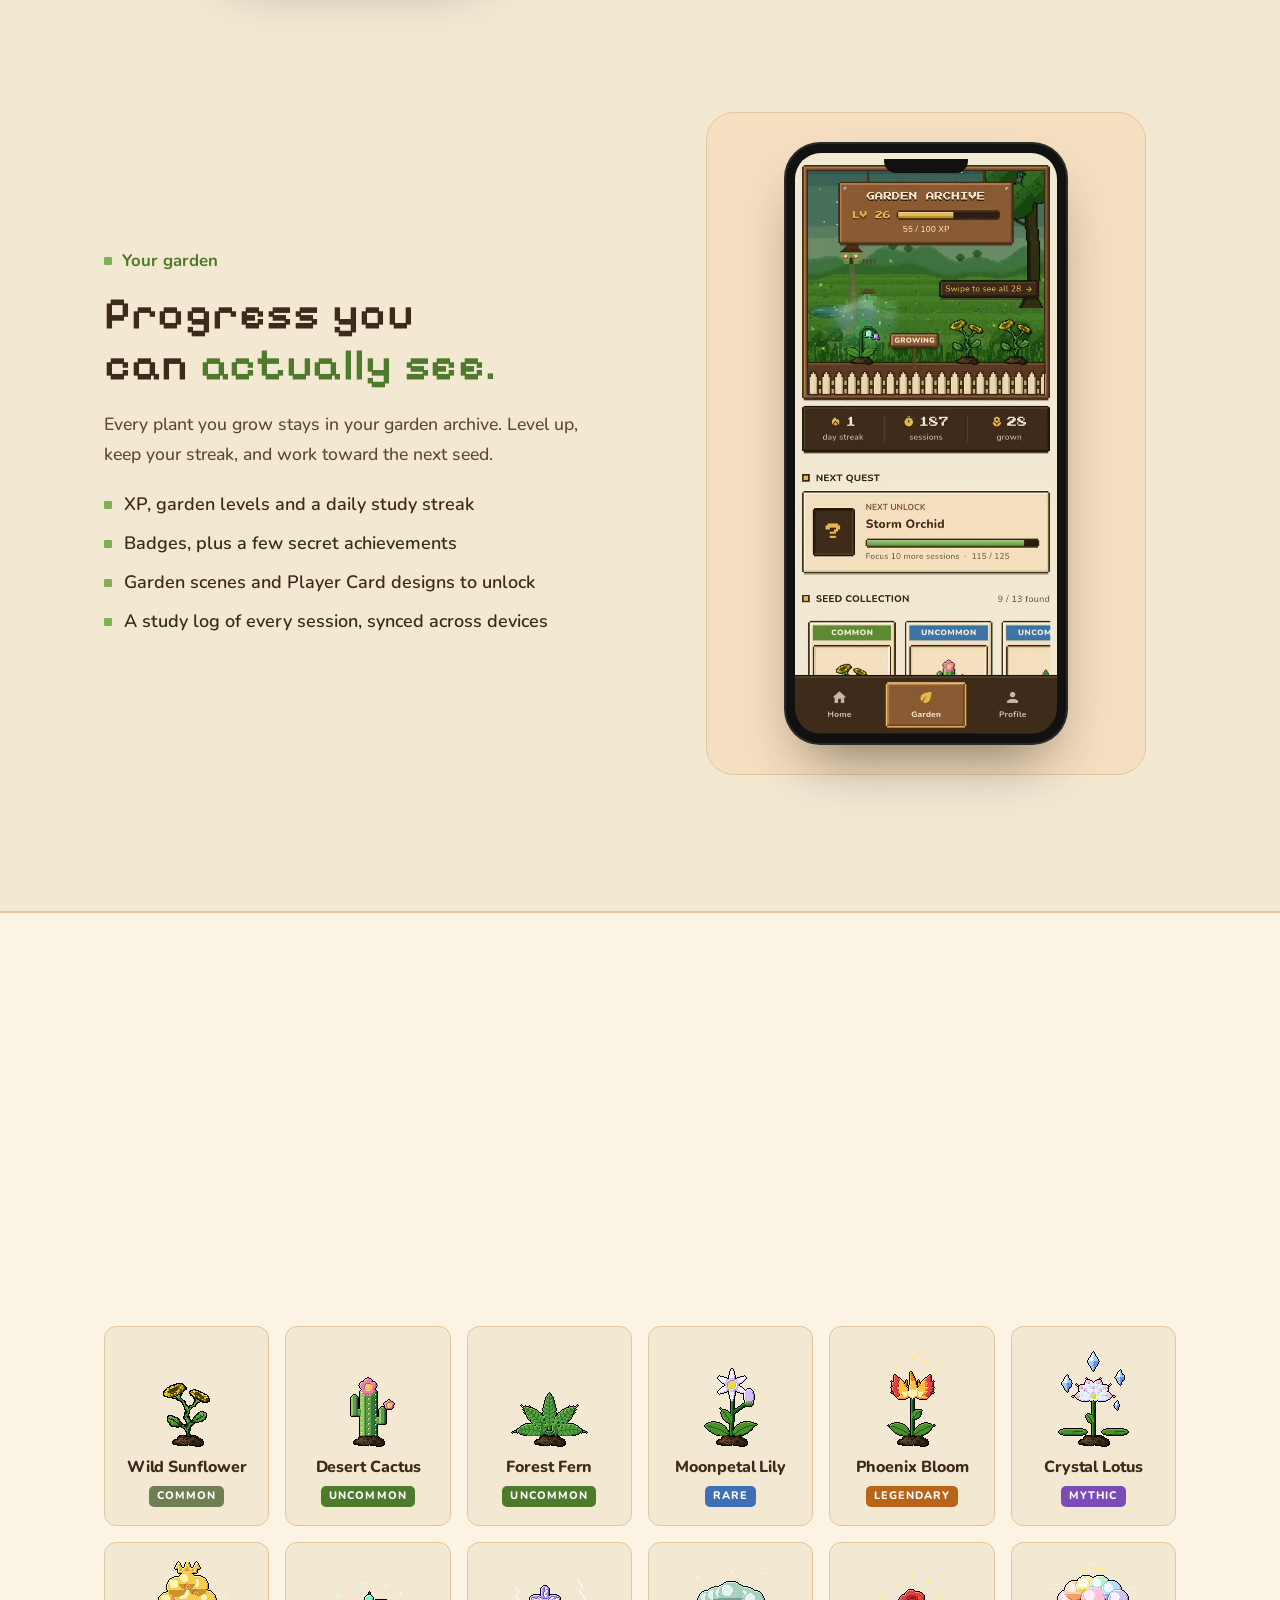
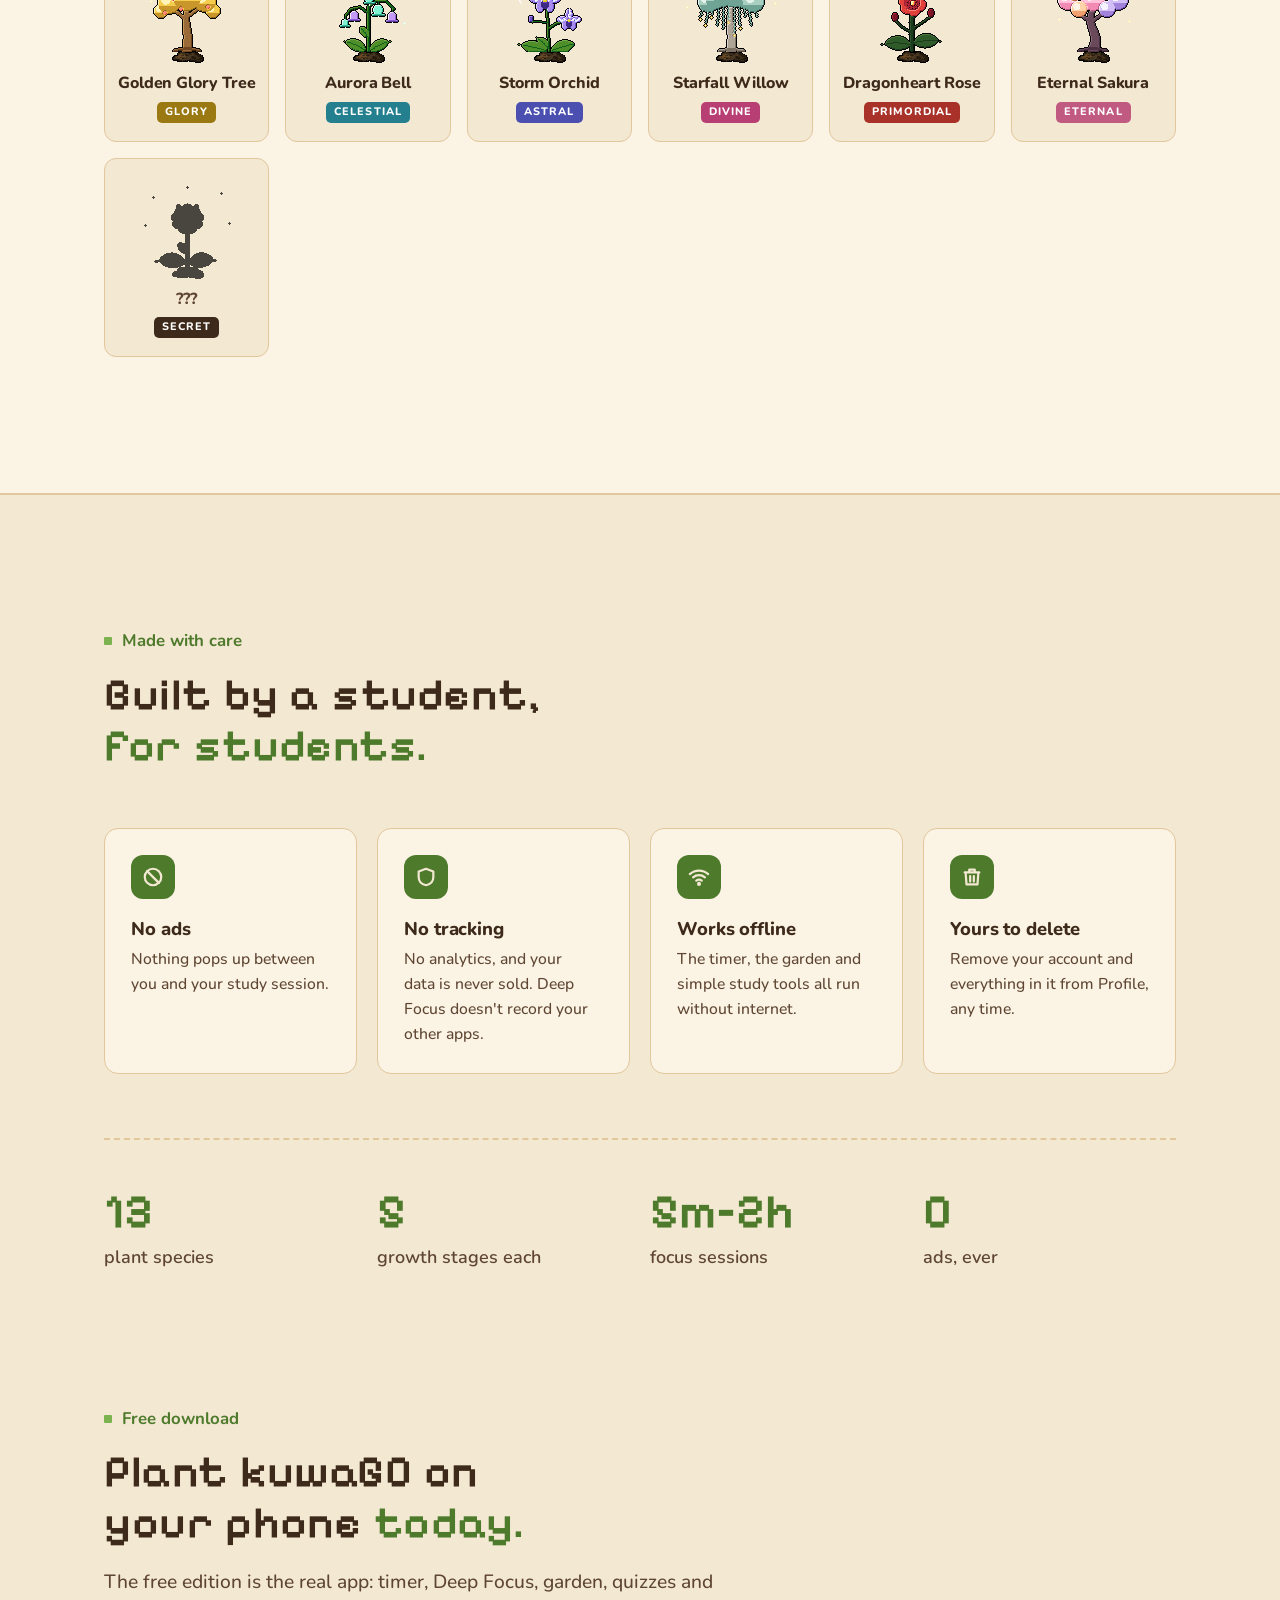
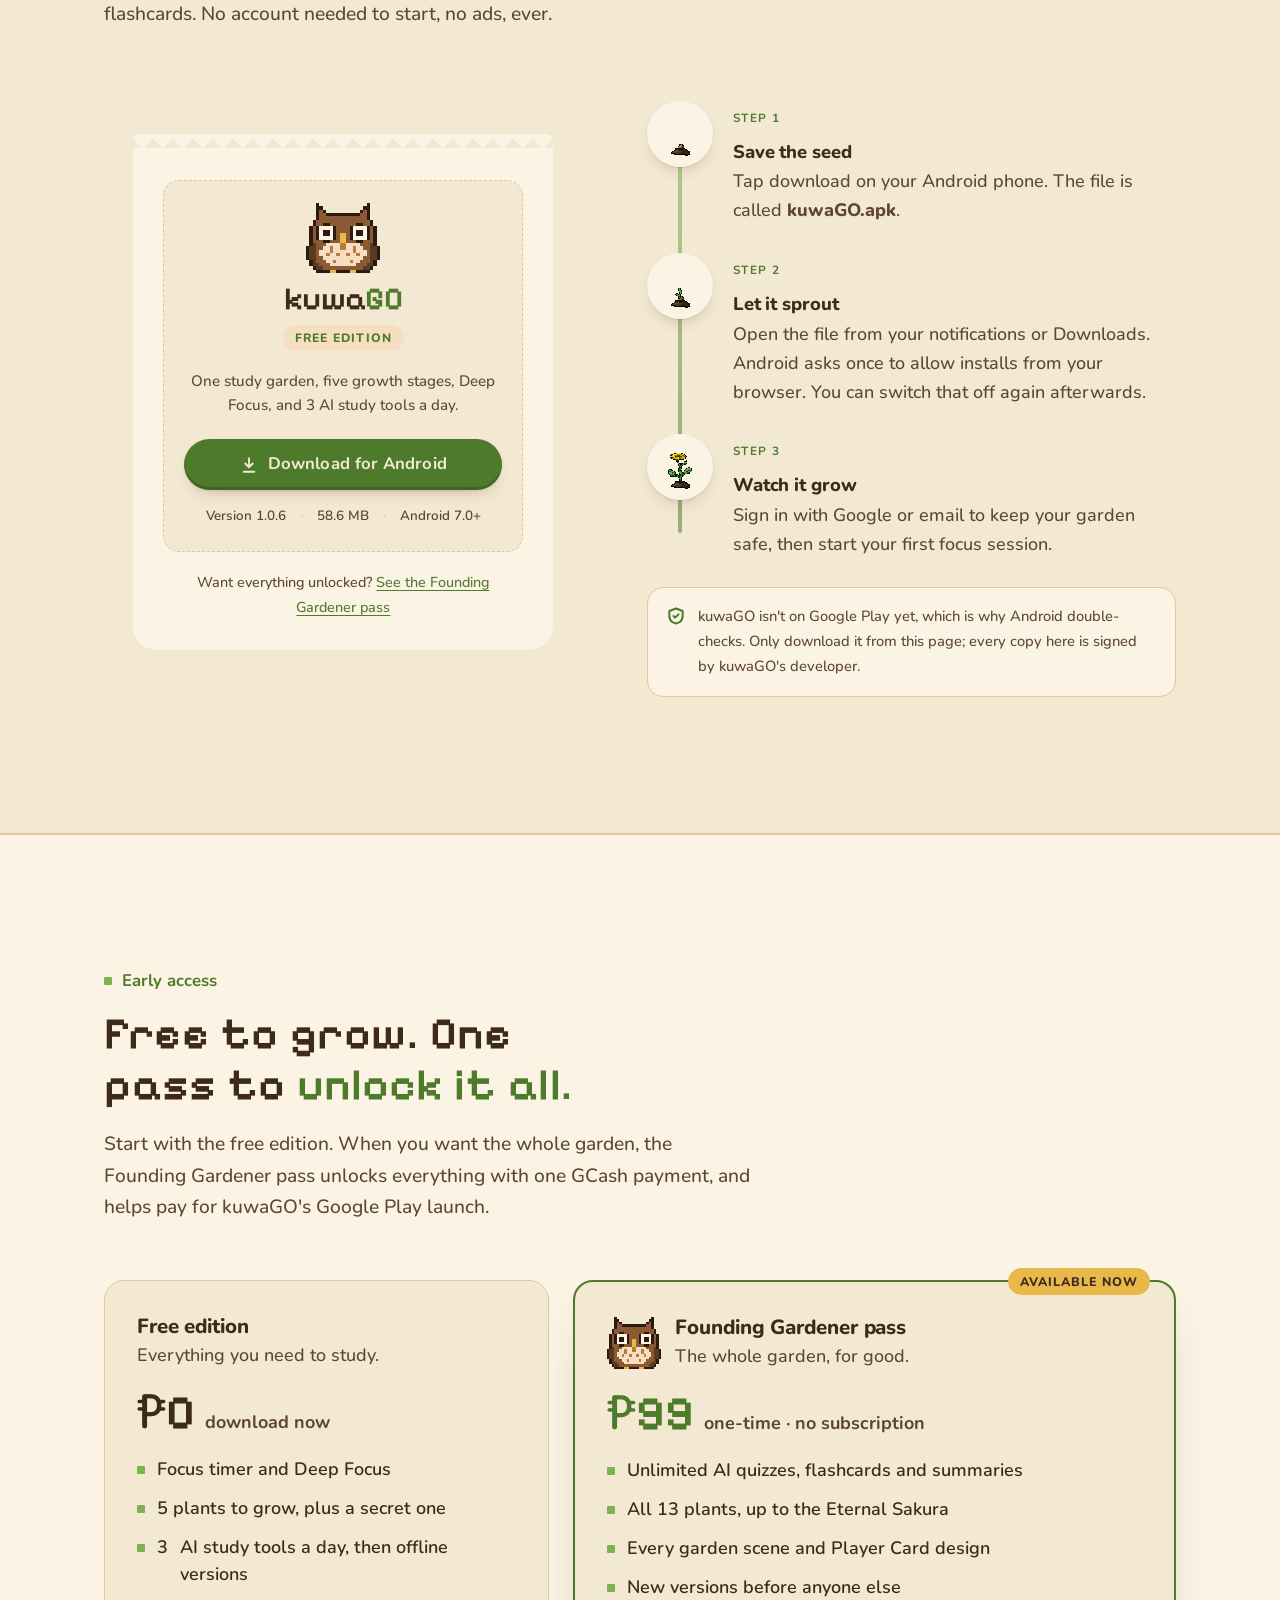
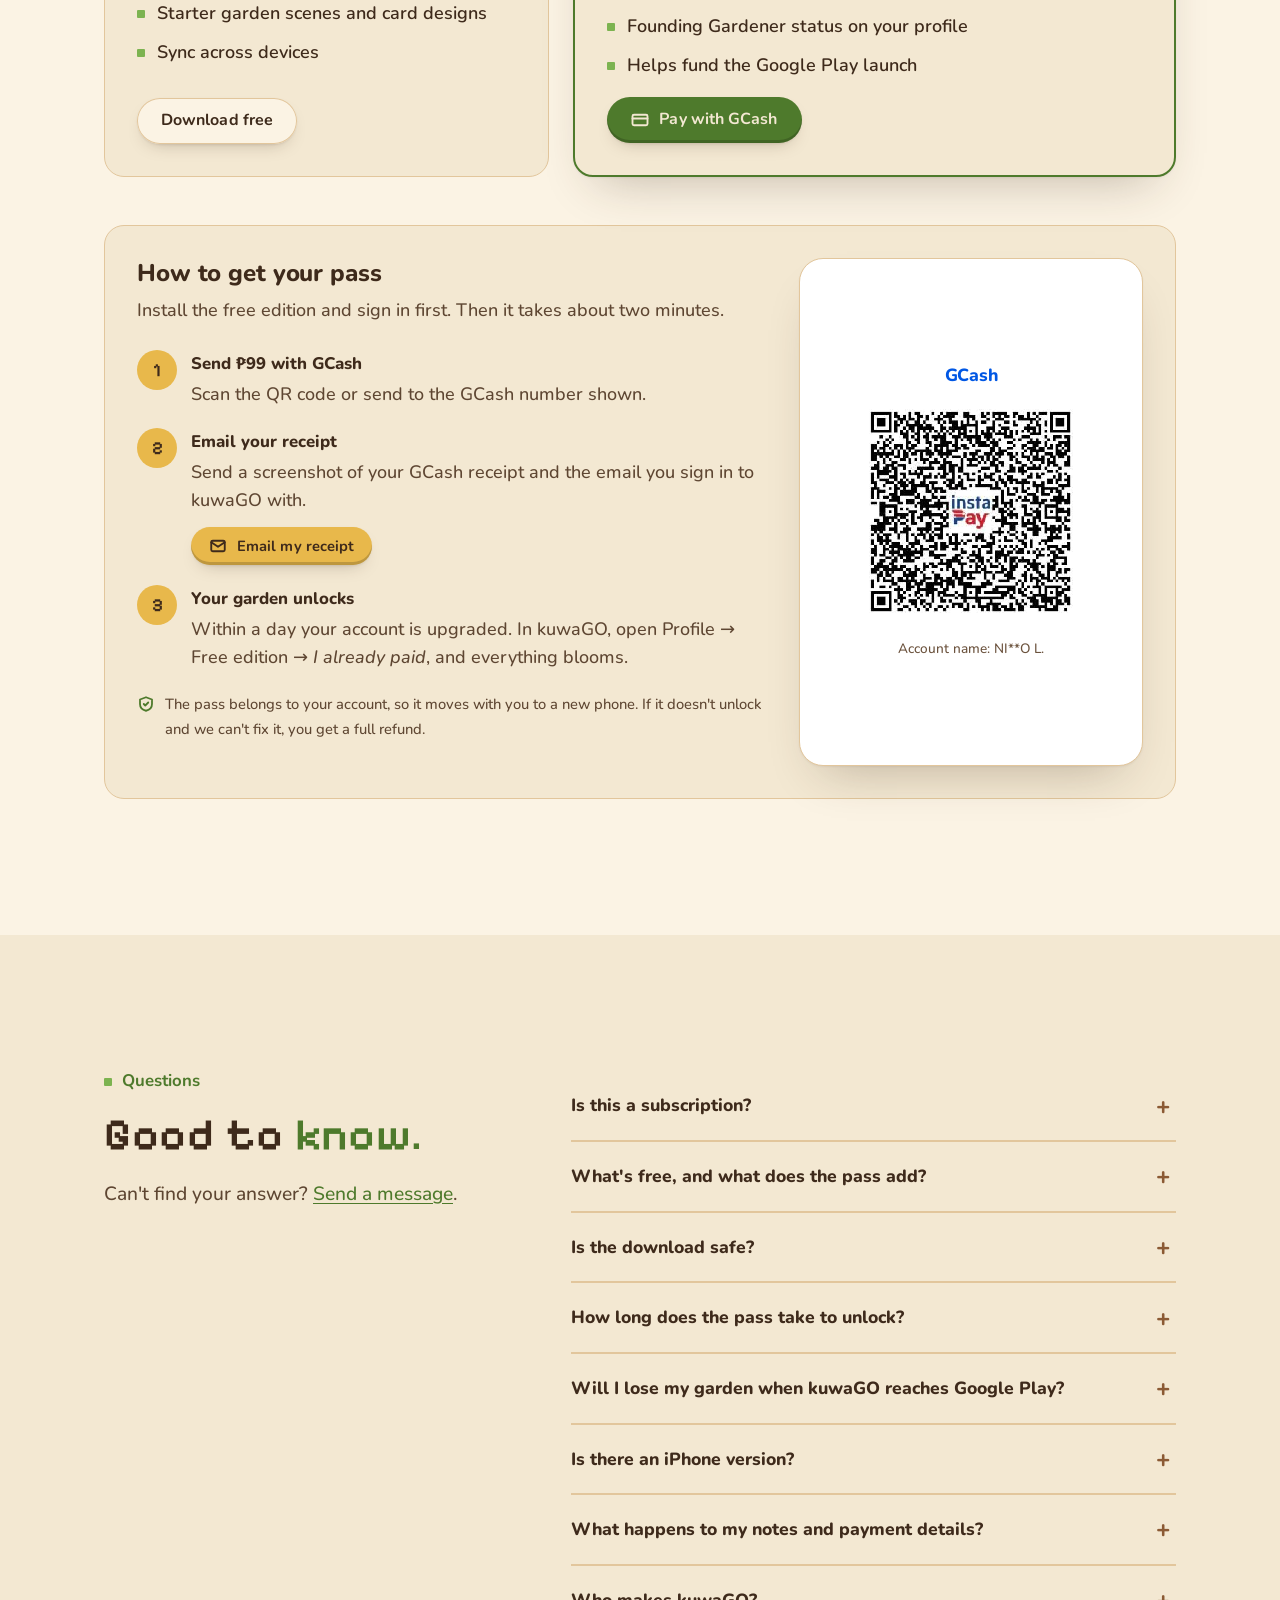
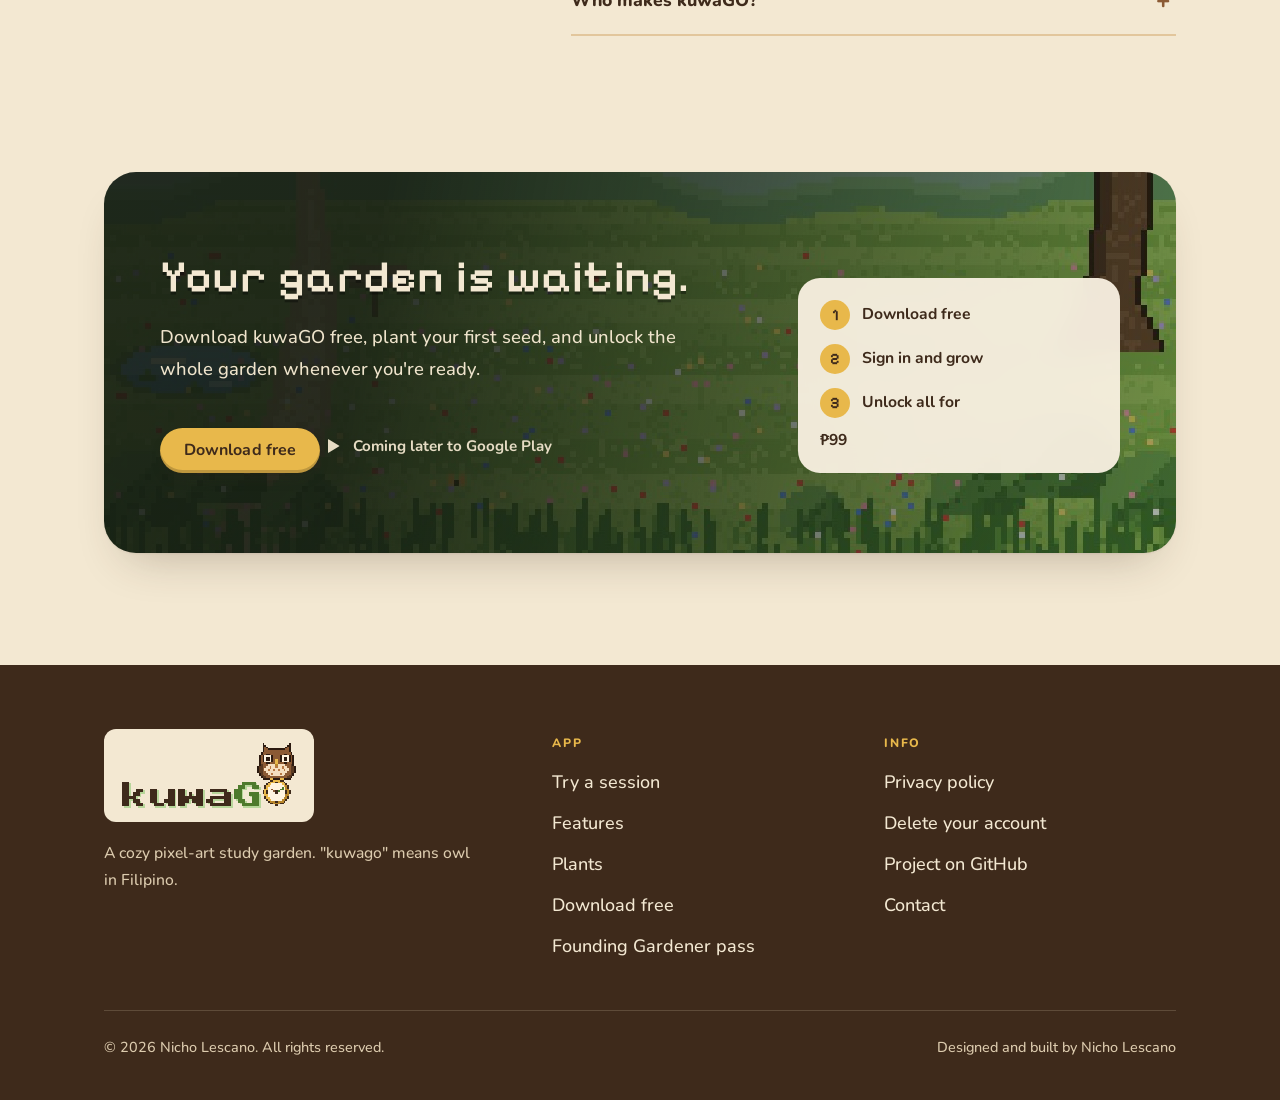
==== commit be9e6d45: "Navbar logo scrolls all the way to the top Co-Authored-By: Claude Opus 5.5 <noreply@anthropic.com>" ====
--- a/docs/index.html
+++ b/docs/index.html
@@ -1063,6 +1063,25 @@
       root.animate({ clipPath: [`circle(0px at ${x}px ${y}px)`, `circle(${end}px at ${x}px ${y}px)`] },
         { duration: 650, easing: 'cubic-bezier(.22, 1, .36, 1)', pseudoElement: '::view-transition-new(root)' });
     });
+  });
+
+  // ---------- Logo: back to the very top, quickly ----------
+  // (#top is the sticky header itself, so a plain anchor only scrolled part
+  // of the way, slowly. This always lands at 0 in about half a second.)
+  document.querySelector('.brand').addEventListener('click', e => {
+    e.preventDefault();
+    history.replaceState(null, '', location.pathname + location.search);
+    const from = scrollY;
+    if (reduce || from < 2) return scrollTo({ top: 0, behavior: 'instant' });
+    const html = document.documentElement, was = html.style.scrollBehavior;
+    html.style.scrollBehavior = 'auto'; // our own animation, not the CSS smooth one
+    const start = performance.now(), dur = Math.min(700, 300 + from / 20);
+    const step = now => {
+      const t = Math.min(1, (now - start) / dur);
+      scrollTo(0, from * Math.pow(1 - t, 3)); // ease-out
+      if (t < 1) requestAnimationFrame(step); else html.style.scrollBehavior = was;
+    };
+    requestAnimationFrame(step);
   });
 
   // ---------- Header hairline once you scroll ----------
